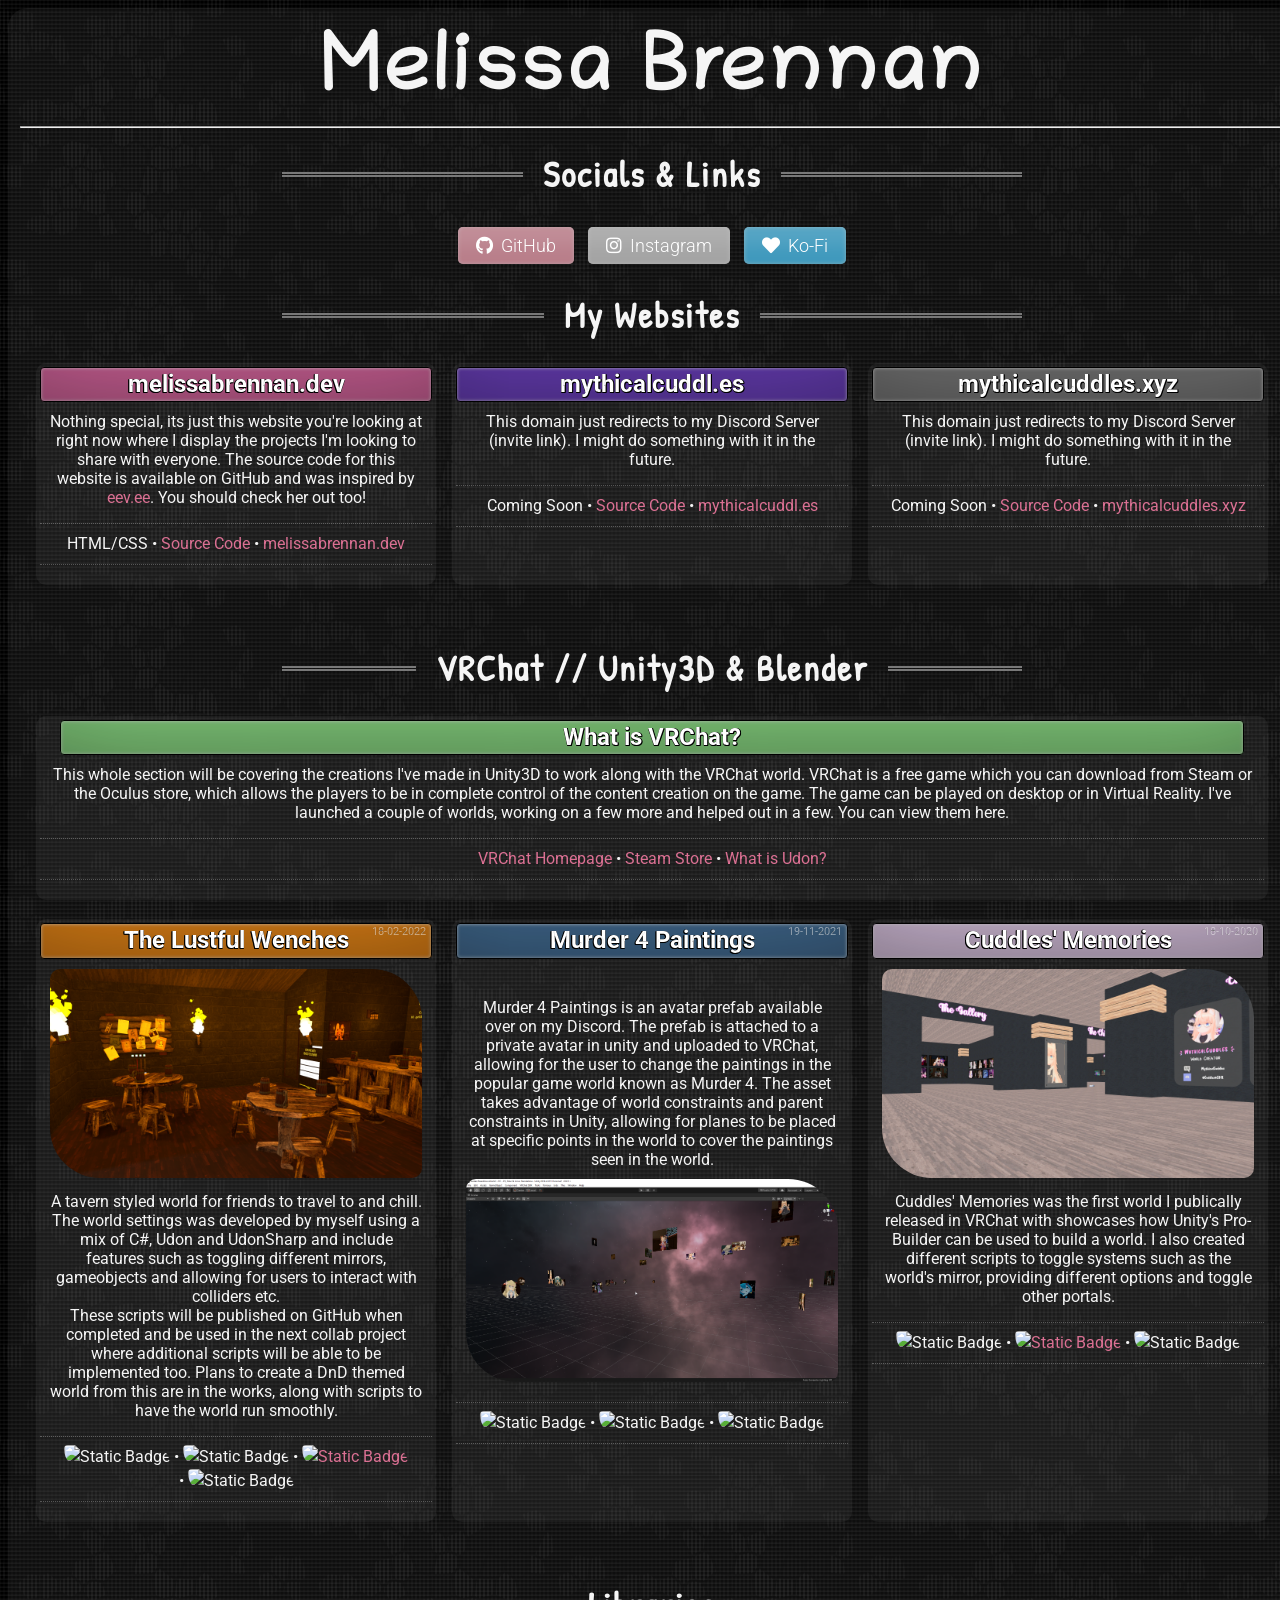
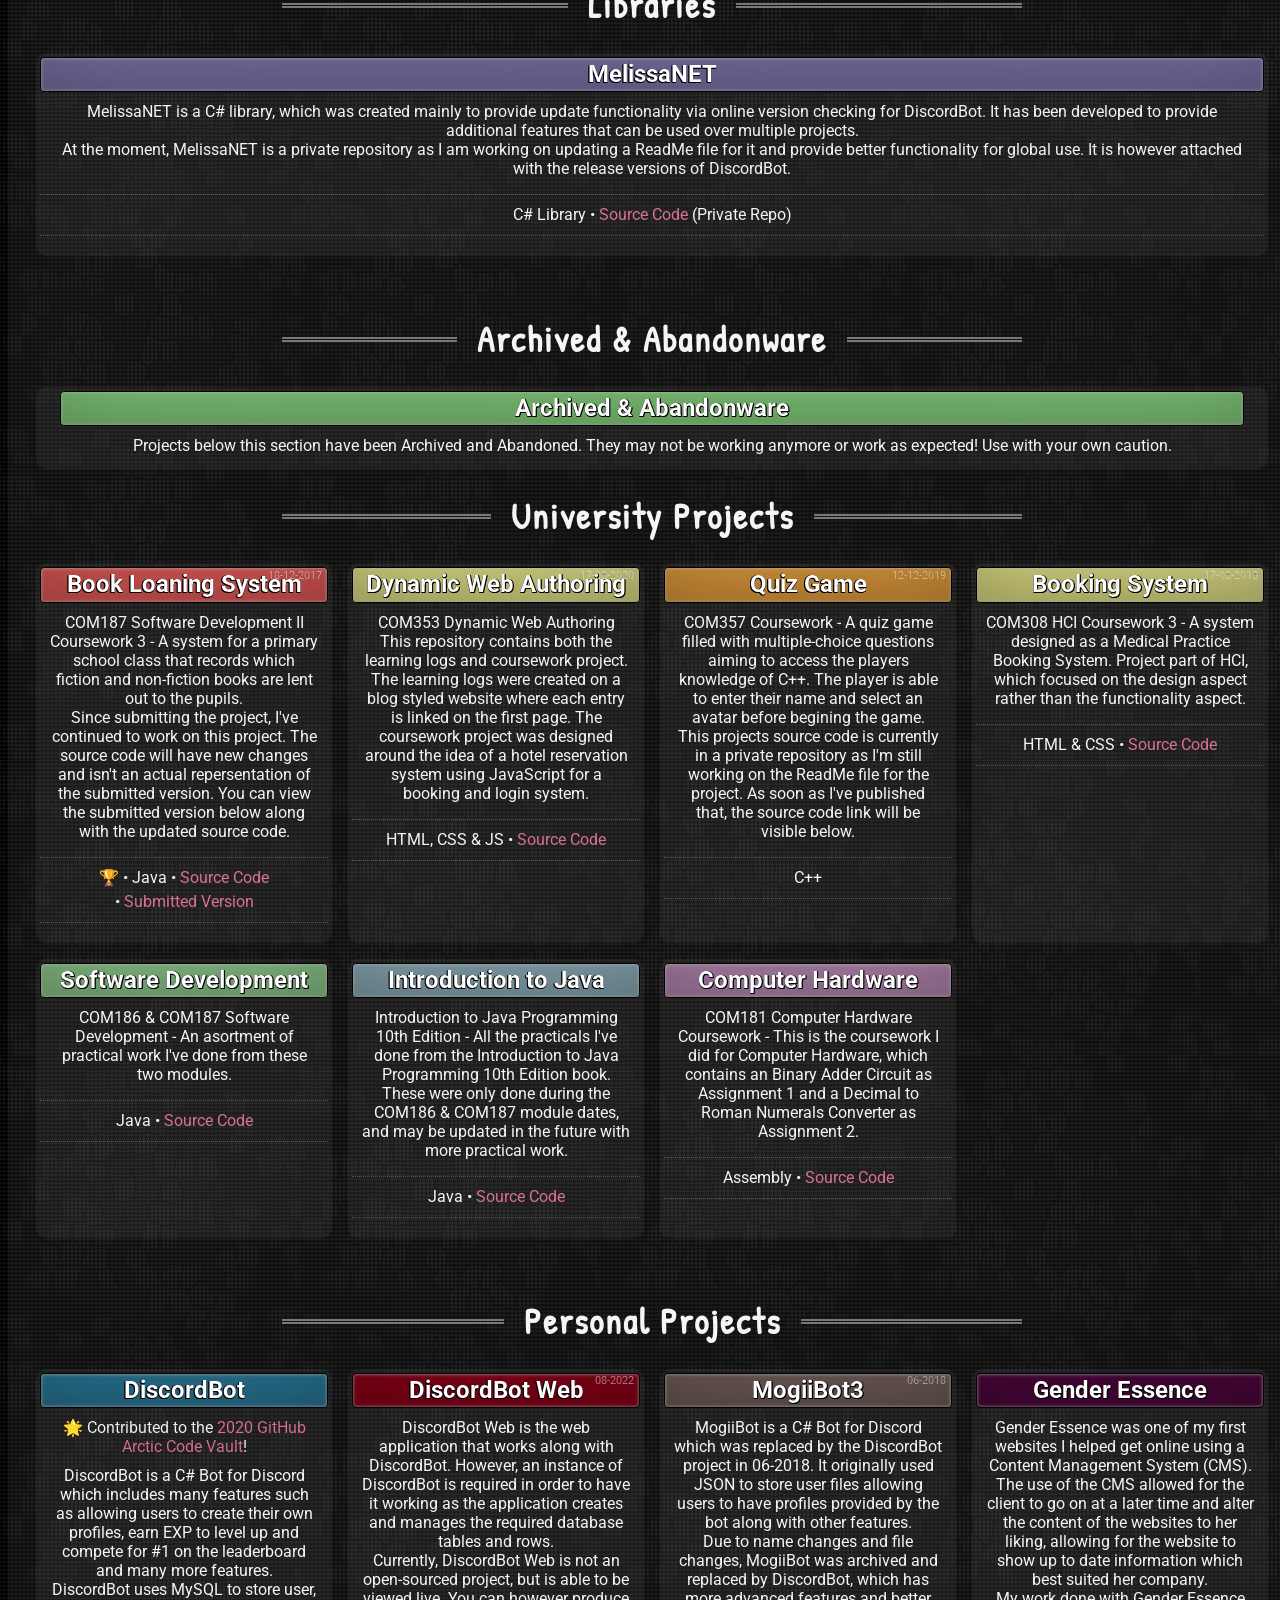
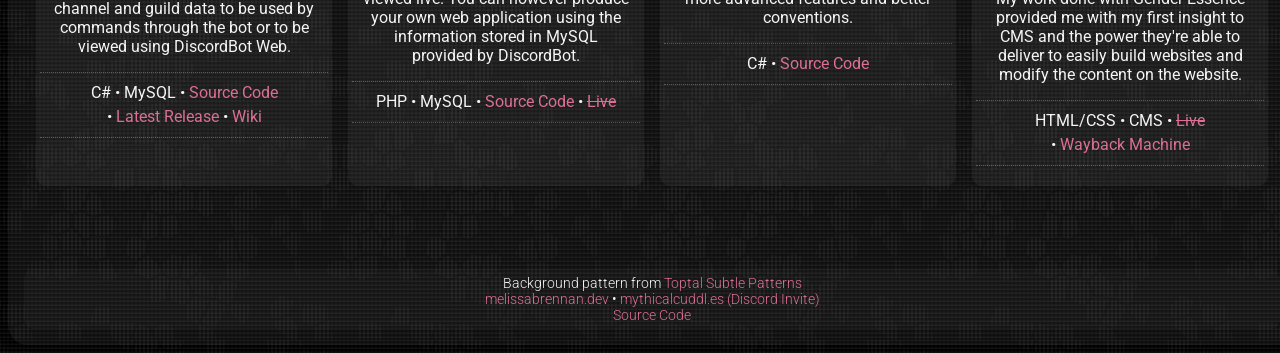
==== index.html @ b60eff61 "Revert "Refactor portfolio to data-driven rendering"" ====
<!DOCTYPE html>
<html lang="en">
    <head>
        <meta http-equiv="Content-Type" content="text/html;charset=UTF-8">
        <meta charset="UTF-8">
        <meta name="viewport" content="width=device-width, initial-scale=1.0">
        <meta name="theme-color" content="#303030">
        
        <title>Melissa Brennan // Portfolio</title>
        
        <link rel="stylesheet" href="css/style.css?version=3">
        <script src="js/main.js"></script>
		
	    <link rel="stylesheet" href="https://cdnjs.cloudflare.com/ajax/libs/font-awesome/5.14.0/css/all.min.css" integrity="sha512-1PKOgIY59xJ8Co8+NE6FZ+LOAZKjy+KY8iq0G4B3CyeY6wYHN3yt9PW0XpSriVlkMXe40PTKnXrLnZ9+fkDaog==" crossorigin="anonymous" />
    </head>
    <body>
        <div id="container">
            <div id="topContent">
                <h1 id="pageTitle">Melissa Brennan</h1>
            </div>
            <hr />

            <div class="mainContent">
            
                <h1 class="sectionHeading">Socials & Links</h1>
                <div id="socialPills">
                    <a target="_BLANK" class="pill" style="background-color: #F7A8B8;" href="https://github.com/mythicalcuddles"><i class="fab fa-github"></i> GitHub</a>
                    <a target="_BLANK" class="pill" style="background-color: #dbdbdb;" href="https://instagram.com/mythicalcuddles"><i class="fab fa-instagram"></i> Instagram</a>
                    <a target="_BLANK" class="pill" style="background-color: #55CDFC;" href="https://ko-fi.com/mythicalcuddles"><i class="fa fa-heart"></i> Ko-Fi</a>
                </div>
                
            <!-- 
                <br><br><br>
                <section class="tile">
                    <header>
                        <a target="_BLANK" href="https://docs.mythicalcuddl.es/" class="tileButton" style="margin: 0px 20px 10px 20px; background-color: #FCA0E3;"><h2>> mythical.docs_</h2></a>
                    </header>
                    <p>
                        This is the link to my documentation website. It contains all the documentation for my VR projects, tutorials, and other projects I've worked on. <br />
                        It also contains a blog section where I'll be posting about my projects and other things I'm working on.
                    </p>
                </section>
                
                <br>
            -->
                <h1 class="sectionHeading">My Websites</h1>
                <section class="tileContainer">
                    <section class="tile">
                        <header>
                            <a target="_BLANK" href="https://melissabrennan.dev" class="tileButton" style="background-color: #e66da9;"><h2>melissabrennan.dev</h2></a>
                        </header>
                        <p>
                            Nothing special, its just this website you're looking at right now where I display the projects I'm looking to share with everyone. 
                            The source code for this website is available on GitHub and was inspired by <a target="_blank" href="https://eev.ee">eev.ee</a>. You should check her out too!
                        </p>
                        <ul class="tileLinks">
                            <li>HTML/CSS</li>
                            <li><a target="_BLANK" href="https://github.com/MythicalCuddles/melissabrennan.dev">Source Code</a></li>
                            <li><a target="_BLANK" href="https://github.com/MythicalCuddles/melissabrennan.dev">melissabrennan.dev</a></li>
                        </ul>
                    </section>
                    <section class="tile">
                        <header>
                            <a target="_BLANK" href="https://mythicalcuddl.es" class="tileButton" style="background-color: #7445cc;">
                                <h2>mythicalcuddl.es</h2>
                            </a>
                        </header>
                        <p>
                            This domain just redirects to my Discord Server (invite link). I might do something with it in the future.
                        </p>
                        <ul class="tileLinks">
                            <li>Coming Soon</li>
                            <li><a target="_BLANK" href="https://github.com/MythicalCuddles/mythicalcuddl.es">Source Code</a></li>
                            <li><a target="_BLANK" href="https://mythicalcuddl.es">mythicalcuddl.es</a></li>
                        </ul>
                    </section>
                    <section class="tile">
                        <header>
                            <a target="_BLANK" href="https://mythicalcuddles.xyz" class="tileButton" style="background-color: #838383;"><h2>mythicalcuddles.xyz</h2></a>
                        </header>
                        <p>
                            This domain just redirects to my Discord Server (invite link). I might do something with it in the future.
                        </p>
                        <ul class="tileLinks">
                            <li>Coming Soon</li>
                            <li><a target="_BLANK" href="https://github.com/MythicalCuddles/mythicalcuddles.xyz">Source Code</a></li>
                            <li><a target="_BLANK" href="https://mythicalcuddles.xyz">mythicalcuddles.xyz</a></li>
                        </ul>
                    </section>
                </section>

                <h1 class="sectionHeading">VRChat // Unity3D & Blender</h1>
                <section class="tile">
                    <header>
                        <a target="_BLANK" class="tileButton" style="background-color: #96eb8e; margin: 0px 20px 10px 20px;"><h2>What is VRChat?</h2></a>
                    </header>
                    <p>
                        This whole section will be covering the creations I've made in Unity3D to work along with the VRChat world. VRChat is a free game which you can download from Steam or the Oculus store, which allows the players to 
                        be in complete control of the content creation on the game. The game can be played on desktop or in Virtual Reality. I've launched a couple of worlds, working on a few more and helped out in a few. You can view them here.
                    </p>
                    <ul class="tileLinks">
                        <li><a target="_BLANK" href="https://vrchat.com">VRChat Homepage</a></li>
                        <li><a target="_BLANK" href="https://store.steampowered.com/app/438100/VRChat/">Steam Store</a></li>
                        <li><a target="_BLANK" href="https://docs.vrchat.com/docs/what-is-udon">What is Udon?</a></li>
                    </ul>
                </section>
                <br />
                <section class="tileContainer">
                    <section class="tile">
                        <header>
                            <a target="_BLANK" href="https://vrchat.com/home/launch?worldId=wrld_65aed793-367d-4251-8f33-aecd46243c0d" class="tileButton" style="background-color: #f89019;">
                                <h2>The Lustful Wenches</h2>
                                <time datetime="2022/02/18">18-02-2022</time>
                            </a>
                        </header>
                        <p>
                            <a href="images/vrchat_lustfulwenches.png" target="_blank"><img src="images/vrchat_lustfulwenches.png" alt=""></a>
                        </p>
                        <p>
                            A tavern styled world for friends to travel to and chill. The world settings was developed by myself using a mix of C#, Udon and UdonSharp and include features such as toggling different mirrors, gameobjects and allowing for users to interact with colliders etc.
                            <br>
                            These scripts will be published on GitHub when completed and be used in the next collab project where additional scripts will be able to be implemented too. Plans to create a DnD themed world from this are in the works, along with scripts to have the world run smoothly.
                        </p>
                        <ul class="tileLinks">
                            <li><img alt="Static Badge" src="https://img.shields.io/badge/Unity3D-blue?style=flat-square"></li>
                            <li><img alt="Static Badge" src="https://img.shields.io/badge/Collab-Green?style=flat-square"></li>
                            <li><a target="_BLANK" href="https://vrchat.com/home/launch?worldId=wrld_65aed793-367d-4251-8f33-aecd46243c0d"><img alt="Static Badge" src="https://img.shields.io/badge/View%20World-yellow?style=flat-square"></a></li>
                            <li><img alt="Static Badge" src="https://img.shields.io/badge/Udon%2FUdonSharp-purple?style=flat-square"></li>
                        </ul>
                    </section>
                    <section class="tile">
                        <header>
                            <a target="_BLANK" href="#" class="tileButton" style="background-color: #4976a0;">
                                <h2>Murder 4 Paintings</h2>
                                <time datetime="2021/11/19">19-11-2021</time>
                            </a>
                        </header>
                        <p>
                            <a href="images/vrchat_m4paintings.png" target="_blank"><img src="images/vrchat_m4paintings.png" alt=""></a>
                        </p>
                        <p>
                            Murder 4 Paintings is an avatar prefab available over on my Discord. The prefab is attached to a private avatar in unity and uploaded to VRChat, allowing for the user to change the paintings in the popular game world known as Murder 4. 
                            The asset takes advantage of world constraints and parent constraints in Unity, allowing for planes to be placed at specific points in the world to cover the paintings seen in the world.
                        </p>
                        <p>
                            <a href="images/unity_m4paintings.png" target="_blank"><img src="images/unity_m4paintings.png" alt=""></a>
                        </p>
                        <ul class="tileLinks">
                            <li><img alt="Static Badge" src="https://img.shields.io/badge/Unity3D-blue?style=flat-square"></li>
				<li><img alt="Static Badge" src="https://img.shields.io/badge/Avatar%20Asset-yellow?style=flat-square"></li>
                            <li><img alt="Static Badge" src="https://img.shields.io/badge/Not%20Maintained-red?style=flat-square"></li>
                        </ul>
                    </section>
                    <section class="tile">
                        <header>
                            <a target="_BLANK" href="https://vrchat.com/home/launch?worldId=wrld_e2fa9d6b-4ee8-4bc8-bfd2-25892d4dd0a3" class="tileButton" style="background-color: #ead2f1;">
                                <h2>Cuddles' Memories</h2>
                                <time datetime="2020/10/18">18-10-2020</time>
                            </a>
                        </header>
                        <p>
                            <a href="images/vrchat_cuddlesmemories.png" target="_blank"><img src="images/vrchat_cuddlesmemories.png" alt=""></a>
                        </p>
                        <p>
                            Cuddles' Memories was the first world I publically released in VRChat with showcases how Unity's Pro-Builder can be used to build a world. I also created different scripts to toggle systems such as the world's mirror, providing different options and toggle other portals.
                        </p>
                        <ul class="tileLinks">
                            <li><img alt="Static Badge" src="https://img.shields.io/badge/Unity3D-blue?style=flat-square"></li>
                            <li><a target="_BLANK" href="https://vrchat.com/home/launch?worldId=wrld_e2fa9d6b-4ee8-4bc8-bfd2-25892d4dd0a3"><img alt="Static Badge" src="https://img.shields.io/badge/View%20World-yellow?style=flat-square"></a></li>
                            <li><img alt="Static Badge" src="https://img.shields.io/badge/Udon%2FUdonSharp-purple?style=flat-square"></li>
                        </ul>
                    </section>
                </section>

                <h1 class="sectionHeading">Libraries</h1>
                <section class="tileContainer">
                    <section class="tile">
                        <header>
                            <a class="tileButton" style="background-color: #8C84C1;">
                                <h2>MelissaNET</h2>
                            </a>
                        </header>
                        <p>
                            MelissaNET is a C# library, which was created mainly to provide update functionality via online version checking for DiscordBot. It has been developed to provide additional features that can be used over multiple projects.
                            <br />
                            At the moment, MelissaNET is a private repository as I am working on updating a ReadMe file for it and provide better functionality for global use. It is however attached with the release versions of DiscordBot.
                        </p>
                        <ul class="tileLinks">
                            <li>C# Library</li>
                            <li><a target="_BLANK" href="https://github.com/MythicalCuddles/MelissaNet">Source Code</a> (Private Repo)</li>
                        </ul>
                    </section>
                </section>

                <h1 class="sectionHeading">Archived & Abandonware</h1>
                <section class="tile">
                    <header>
                        <a target="_BLANK" class="tileButton" style="background-color: #96eb8e; margin: 0px 20px 10px 20px;"><h2>Archived & Abandonware</h2></a>
                    </header>
                    <p>
                        Projects below this section have been Archived and Abandoned. They may not be working anymore or work as expected! Use with your own caution.
                    </p>
                </section>

                <h1 class="sectionHeading">University Projects</h1>
                <section class="tileContainer">
                    <section class="tile">
                        <header>
                            <a target="_BLANK" href="https://github.com/MythicalCuddles/Book-Loaning-System" class="tileButton" style="background-color: #FF6663;">
                                <h2>Book Loaning System</h2>
                                <time datetime="2017/12/18">18-12-2017</time>
                            </a>
                        </header>
                        <p>
                            COM187 Software Development II Coursework 3 - 
                            A system for a primary school class that records which fiction and non-fiction books are lent out to the pupils.
                            <br />
                            Since submitting the project, I've continued to work on this project. The source code will have new changes and isn't an actual repersentation of the submitted version. You can view the submitted version below along with the updated source code.
                        </p>
                        <ul class="tileLinks">
                            <li>🏆</li>
                            <li>Java</li>
                            <li><a target="_BLANK" href="https://github.com/MythicalCuddles/Book-Loaning-System">Source Code</a></li>
                            <li><a target="_BLANK" href="https://github.com/MythicalCuddles/Book-Loaning-System/releases/tag/1.0">Submitted Version</a></li>
                        </ul>
                    </section>
                    <section class="tile">
                        <header>
                            <a target="_BLANK" href="https://github.com/MythicalCuddles/UU-DynamicWebAuthoring" class="tileButton" style="background-color: #FDFD97;">
                                <h2>Dynamic Web Authoring</h2>
                                <time datetime="2018/08/17">17-08-2020</time>
                            </a>
                        </header>
                        <p>
                            COM353 Dynamic Web Authoring
                            <br />
                            This repository contains both the learning logs and coursework project. The learning logs were created on a blog styled website where each entry is linked on the first page. 
                            The coursework project was designed around the idea of a hotel reservation system using JavaScript for a booking and login system.
                        </p>
                        <ul class="tileLinks">
                            <li>HTML, CSS & JS</li>
                            <li><a target="_BLANK" href="https://github.com/MythicalCuddles/UU-DynamicWebAuthoring">Source Code</a></li>
                        </ul>
                    </section>
                    <section class="tile">
                        <header>
                            <a class="tileButton" style="background-color: #FEB144;">
                                <h2>Quiz Game</h2>
                                <time datetime="2019/12/12">12-12-2019</time>
                            </a>
                        </header>
                        <p>
                            COM357 Coursework - 
                            A quiz game filled with multiple-choice questions aiming to access the players knowledge of C++. The player is able to enter their name and select an avatar before begining the game.
                            <br />
                            This projects source code is currently in a private repository as I'm still working on the ReadMe file for the project. As soon as I've published that, the source code link will be visible below.
                        </p>
                        <ul class="tileLinks">
                            <li>C++</li>
                            <!--<li><a target="_BLANK" href="https://github.com/MythicalCuddles/Quiz-Game">Source Code</a> (Private Repo)</li>-->
                        </ul>
                    </section>
                    <section class="tile">
                        <header>
                            <a target="_BLANK" href="https://github.com/MythicalCuddles/UU-HCI" class="tileButton" style="background-color: #FDFD97;">
                                <h2>Booking System</h2>
                                <time datetime="2018/08/17">17-08-2018</time>
                            </a>
                        </header>
                        <p>
                            COM308 HCI Coursework 3 - 
                            A system designed as a Medical Practice Booking System. Project part of HCI, which focused on the design aspect rather than the functionality aspect.
                        </p>
                        <ul class="tileLinks">
                            <li>HTML & CSS</li>
                            <li><a target="_BLANK" href="https://github.com/MythicalCuddles/UU-HCI">Source Code</a></li>
                        </ul>
                    </section>
                    <section class="tile">
                        <header>
                            <a target="_BLANK" href="https://github.com/MythicalCuddles/UU-SoftwareDevelopment" class="tileButton" style="background-color: #9EE09E;">
                                <h2>Software Development</h2>
                            </a>
                        </header>
                        <p>
                            COM186 & COM187 Software Development - 
                            An asortment of practical work I've done from these two modules.
                        </p>
                        <ul class="tileLinks">
                            <li>Java</li>
                            <li><a target="_BLANK" href="https://github.com/MythicalCuddles/UU-SoftwareDevelopment">Source Code</a></li>
                        </ul>
                    </section>
                    <section class="tile">
                        <header>
                            <a target="_BLANK" href="https://github.com/MythicalCuddles/Introduction-to-Java-Programming-10th-Edition" class="tileButton" style="background-color: #9EC1CF;">
                                <h2>Introduction to Java</h2>
                            </a>
                        </header>
                        <p>
                            Introduction to Java Programming 10th Edition - 
                            All the practicals I've done from the Introduction to Java Programming 10th Edition book. These were only done during the COM186 & COM187 module dates, and may be updated in the future with more practical work.
                        </p>
                        <ul class="tileLinks">
                            <li>Java</li>
                            <li><a target="_BLANK" href="https://github.com/MythicalCuddles/Introduction-to-Java-Programming-10th-Edition">Source Code</a></li>
                        </ul>
                    </section>
                    <section class="tile">
                        <header>
                            <a target="_BLANK" href="https://github.com/MythicalCuddles/UU-ComputerHardware" class="tileButton" style="background-color: #CC99C9;">
                                <h2>Computer Hardware</h2>
                            </a>
                        </header>
                        <p>
                            COM181 Computer Hardware Coursework - 
                            This is the coursework I did for Computer Hardware, which contains an Binary Adder Circuit as Assignment 1 and a Decimal to Roman Numerals Converter as Assignment 2. 
                        </p>
                        <ul class="tileLinks">
                            <li>Assembly</li>
                            <li><a target="_BLANK" href="https://github.com/MythicalCuddles/UU-ComputerHardware">Source Code</a></li>
                        </ul>
                    </section>
                </section>

                <h1 class="sectionHeading">Personal Projects</h1>
                <section class="tileContainer">
                    <section class="tile">
                        <header>
                            <a target="_BLANK" href="https://github.com/MythicalCuddles/DiscordBot" class="tileButton" style="background-color: #3088AE;">
                                <h2>DiscordBot</h2>
                            </a>
                            <p>
                                🌟 Contributed to the <a target="_BLANK" href="https://archiveprogram.github.com">2020 GitHub Arctic Code Vault</a>!
                            </p>
                        </header>
                        <p>
                            DiscordBot is a C# Bot for Discord which includes many features such as allowing users to create their own profiles, earn EXP to level up and compete for #1 on the leaderboard and many more features.
                            <br />
                            DiscordBot uses MySQL to store user, channel and guild data to be used by commands through the bot or to be viewed using DiscordBot Web.
                        </p>
                        <ul class="tileLinks">
                            <li>C#</li>
                            <li>MySQL</li>
                            <li><a target="_BLANK" href="https://github.com/MythicalCuddles/DiscordBot">Source Code</a></li>
                            <li><a target="_BLANK" href="https://github.com/MythicalCuddles/DiscordBot/releases">Latest Release</a></li>
                            <li><a target="_BLANK" href="https://github.com/MythicalCuddles/DiscordBot/wiki">Wiki</a></li>
                        </ul>
                    </section>
                    <section class="tile">
                        <header>
                            <a target="_BLANK" href="https://bot.mythicalcuddles.xyz" class="tileButton" style="background-color: #9D011B;">
                                <h2>DiscordBot Web</h2>
                                <time datetime="2022-08-14">08-2022</time>
                            </a>
                        </header>
                        <p>
                            DiscordBot Web is the web application that works along with DiscordBot. However, an instance of DiscordBot is required in order to have it working as the application creates and manages the required database tables and rows.
                            <br />
                            Currently, DiscordBot Web is not an open-sourced project, but is able to be viewed live. You can however produce your own web application using the information stored in MySQL provided by DiscordBot.
                        </p>
                        <ul class="tileLinks">
                            <li>PHP</li>
                            <li>MySQL</li>
                            <li><a target="_BLANK" href="https://github.com/MythicalCuddles/DiscordBot-Web">Source Code</a></li>
                            <li><a target="_BLANK" href="https://bot.mythicalcuddles.xyz"><del>Live</del></a></li>
                        </ul>
                    </section>
                    <section class="tile">
                        <header>
                            <a target="_BLANK" href="https://github.com/MythicalCuddles/MogiiBot3" class="tileButton" style="background-color: #816A67;">
                                <h2>MogiiBot3</h2>
                                <time datetime="2018-06-00">06-2018</time>
                            </a>
                        </header>
                        <p>
                            MogiiBot is a C# Bot for Discord which was replaced by the DiscordBot project in 06-2018. It originally used JSON to store user files allowing users to have profiles provided by the bot along with other features.
                            <br />
                            Due to name changes and file changes, MogiiBot was archived and replaced by DiscordBot, which has more advanced features and better conventions.
                        </p>
                        <ul class="tileLinks">
                            <li>C#</li>
                            <li><a target="_BLANK" href="https://github.com/MythicalCuddles/MogiiBot3">Source Code</a></li>
                        </ul>
                    </section>
                    <section class="tile">
                        <header>
                            <a target="_BLANK" href="https://genderessence.org.uk" class="tileButton" style="background-color: #570743;">
                                <h2>Gender Essence</h2>
                            </a>
                        </header>
                        <p>
                            Gender Essence was one of my first websites I helped get online using a Content Management System (CMS). The use of the CMS allowed for the client to go on at a later time and alter the content of the websites to her liking, allowing for the website to show up to date information which best suited her company.
                            <br />
                            My work done with Gender Essence provided me with my first insight to CMS and the power they're able to deliver to easily build websites and modify the content on the website.
                        </p>
                        <ul class="tileLinks">
                            <li>HTML/CSS</li>
                            <li>CMS</li>
                            <li><a target="_BLANK" href="http://www.genderessence.org.uk/index.php"><del>Live</del></a></li>
                            <li><a target="_BLANK" href="https://web.archive.org/web/20201130101037/http://genderessence.org.uk/">Wayback Machine</a></li>
                        </ul>
                    </section>
                </section>

                <!-- additional sections to be added in the future as I add more projects 
                <h1 class="sectionHeading">Miscellany</h1>
                <h1 class="sectionHeading">Abandonware</h1>-->
            </div>

            <div id="footer">
                <br />
                <span id="footCenter">
                    Background pattern from <a target="_BLANK" href="https://www.toptal.com/designers/subtlepatterns/">Toptal Subtle Patterns</a>
                    <br>
                    <a target="_BLANK" href="https://melissabrennan.dev">melissabrennan.dev</a> • 
                    <!--<a target="_BLANK" href="https://mythicalcuddles.xyz">mythicalcuddles.xyz</a> • -->
		    <a target="_BLANK" href="https://mythicalcuddl.es">mythicalcuddl.es (Discord Invite)</a>
                    <br>
                    <a target="_BLANK" href="https://github.com/MythicalCuddles/melissabrennan.dev">Source Code</a>
                </span>
            </div>
        </div>
    </body>
</html>
---- css/style.css ----
@import url('https://fonts.googleapis.com/css2?family=Chilanka&display=swap');
@import url('https://fonts.googleapis.com/css2?family=Patrick+Hand&display=swap');
@import url('https://fonts.googleapis.com/css2?family=Roboto:wght@300;400&display=swap');

body {
    /* Background pattern from Toptal Subtle Patterns */
    background-image: url("../images/dark_mosaic.png");
    background-color: #0d1521;
    font-family: 'Roboto', sans-serif;
    font-weight: 300;
}

#container {
    width: 100%;
    max-width: 1300px;
    margin: 0 auto;
    padding: 12px;
    color: whitesmoke;
    text-align: left;
    overflow: hidden;
    background-color: rgba(141, 141, 141, 0.1);
    border-radius: 20px;
}

#topContent {
    font-family: 'Chilanka', cursive;
    font-size: 40px;
    margin: auto;
    text-align: center;
    padding-bottom: 0%;
    padding-top: 10px;
    letter-spacing: 5px;
}

#pageTitle {
    margin: 0px;
}

a {
    text-decoration: none;
    color: palevioletred;
}

a:hover {
    text-decoration: none;
    color: crimson;
}

#footLeft {
    float: left;
}
#footCenter {
    text-align: center;
    display: block;
    background-color: rgba(141, 141, 141, 0.05);
    border-radius: 10px;
    padding: 6px;
    margin: 4px;
    font-size: 14px;
}
#footRight {
    float: right;
    text-align: right;
}

.mainContent {
    margin: 1em;
}

h1.sectionHeading {
    display: flex;
    width: 100%;
    justify-content: center;
    align-items: center;
    text-align: center;
    font-family: 'Patrick Hand', cursive;
    letter-spacing: 2px;
    font-size: 35px;
}

h1.sectionHeading::before,
h1.sectionHeading::after {
    content: '';
    border-top: 5px double rgb(120, 120, 120);
    margin: 0 20px 0 20%;
    flex: 1 0 20px;

}

h1.sectionHeading::after {
    margin: 0 20% 0 20px;
}

.mainContent .tileContainer {
    display: grid;
    grid-template-columns: repeat(auto-fit, minmax(260px, 1fr));
    margin: 0px 0px 60px 0px;
    row-gap: 1em;
    column-gap: 1em;
}

.mainContent .tile {
    box-sizing: border-box;
    position: relative;
    font-weight: 400;
    text-align: center;
    background-color: rgba(141, 141, 141, 0.1);
    border-radius: 10px;
    padding: 4px;
}

.mainContent .tile p {
    margin: 10px 10px 10px 10px;
}

.mainContent .tile img {
    max-width: 100%;
    position: relative;
    border-radius: 10px 50px;
    text-decoration: none;
}

.mainContent .tile header {
    -webkit-text-stroke: .05px #000;
}

header {
    display: block;
}

.mainContent .tile header {
    width: 100%;
}

.mainContent .tileButton {
    position: relative;
    display: block;
    padding: .5em .75em;
    border: 1px solid #000;
    border-radius: 4px;
    background: #666;
    box-shadow: 
        inset 0 0 0 40em rgba(0, 0, 0, 0.1), 
        inset 0 -4em 8em -3.6em rgba(0, 0, 0, 0.5), 
        inset 0 0 3px 1px rgba(255, 255, 255, 0.5);
    text-decoration: none;
    line-height: 110%;
    transition: box-shadow linear .2s;
}

.mainContent .tile header h2 {
    margin: 0;
    color: #fff;
    text-shadow: 
        0.5px 0.5px 0.5px #000, 
        -0.5px 0.5px 0.5px #000, 
        0.5px -0.5px 0.5px #000,
        -0.5px -0.5px 0.5px #000;
}

.mainContent .tile h2 {
    display: block;
    margin-block-start: 0.83em;
    margin-block-end: 0.83em;
    margin-inline-start: 0px;
    margin-inline-end: 0px;
    font-weight: bold;
}

.mainContent header time {
    display: block;
    position: absolute;
    top: .25em;
    right: .5em;
    font-size: .66em;
    line-height: 1;
    color: rgba(255, 255, 255, 0.5);
}


.mainContent .tileImage {
    display: block;
    width: 100%;
    margin-bottom: 1em;
    box-shadow: 0 0 0.125em #000;
    padding: 1px;
    border-radius: 5px;
}

ul.tileLinks {
    display: block;
    text-align: center;
    margin: 1em 0;
    padding: .5em 0 .5em;
    border-top: 1px dotted rgba(255, 255, 255, 0.25);
    border-bottom: 1px dotted rgba(255, 255, 255, 0.25);
}

ul {
    list-style-type: disc;
    margin-block-start: 1em;
    margin-block-end: 1em;
    margin-inline-start: 0em;
    margin-inline-end: 0em;
    padding-inline-start: 40px;
}

li {
    text-align: -webkit-match-parent;
    line-height: 1.5;
}

ul.tileLinks li {
    margin: 0;
    display: inline-block;
    list-style-type: none;
}

ul.tileLinks li + li::before {
    content: ' •  ';
}

#socialPills {
    text-align: center;
    display: flex;
    flex-wrap: wrap;
    justify-content: center;
    gap: 8px;
}

.pill {
    border: none;
    color: white;
    padding: 8px 18px;
    text-align: center;
    text-decoration: none;
    font-size: 18px;
    display: inline-flex;
    align-items: center;
    gap: 8px;
    margin: 5px 3px;
    cursor: pointer;
    border-radius: 5px;
    width: auto;
    box-shadow:
        inset 0 2em 1em -1em rgba(255, 255, 255, 0.125),
        inset 0 -2em 1em 1em rgba(0, 0, 0, 0.25),
        inset 0 0 0.25em rgba(255, 255, 255, 0.5);
    transition: box-shadow .1s linear, padding-top .1s linear;
}

@media (max-width: 720px) {
    #container {
        padding: 8px;
    }

    h1.sectionHeading {
        font-size: 28px;
    }

    h1.sectionHeading::before,
    h1.sectionHeading::after {
        margin: 0 10px;
    }

    .mainContent {
        margin: 0.5em;
    }
}
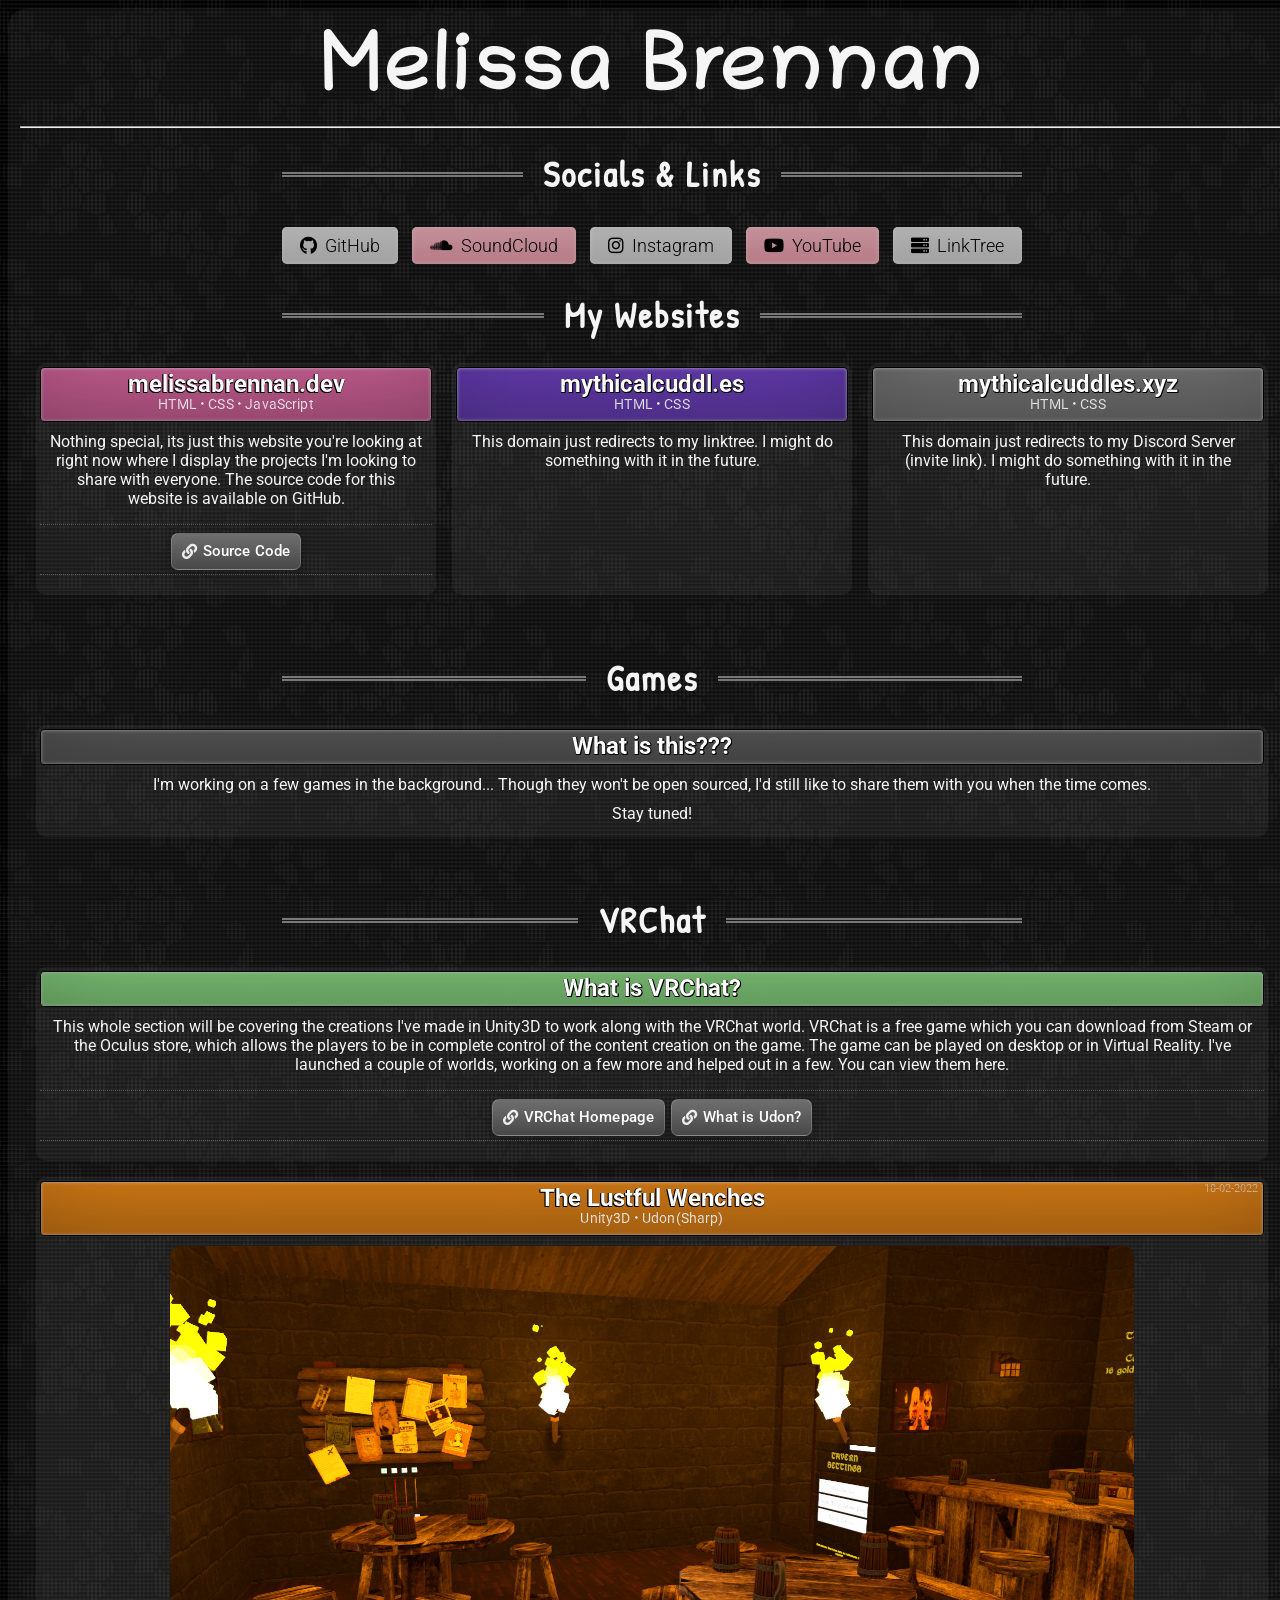
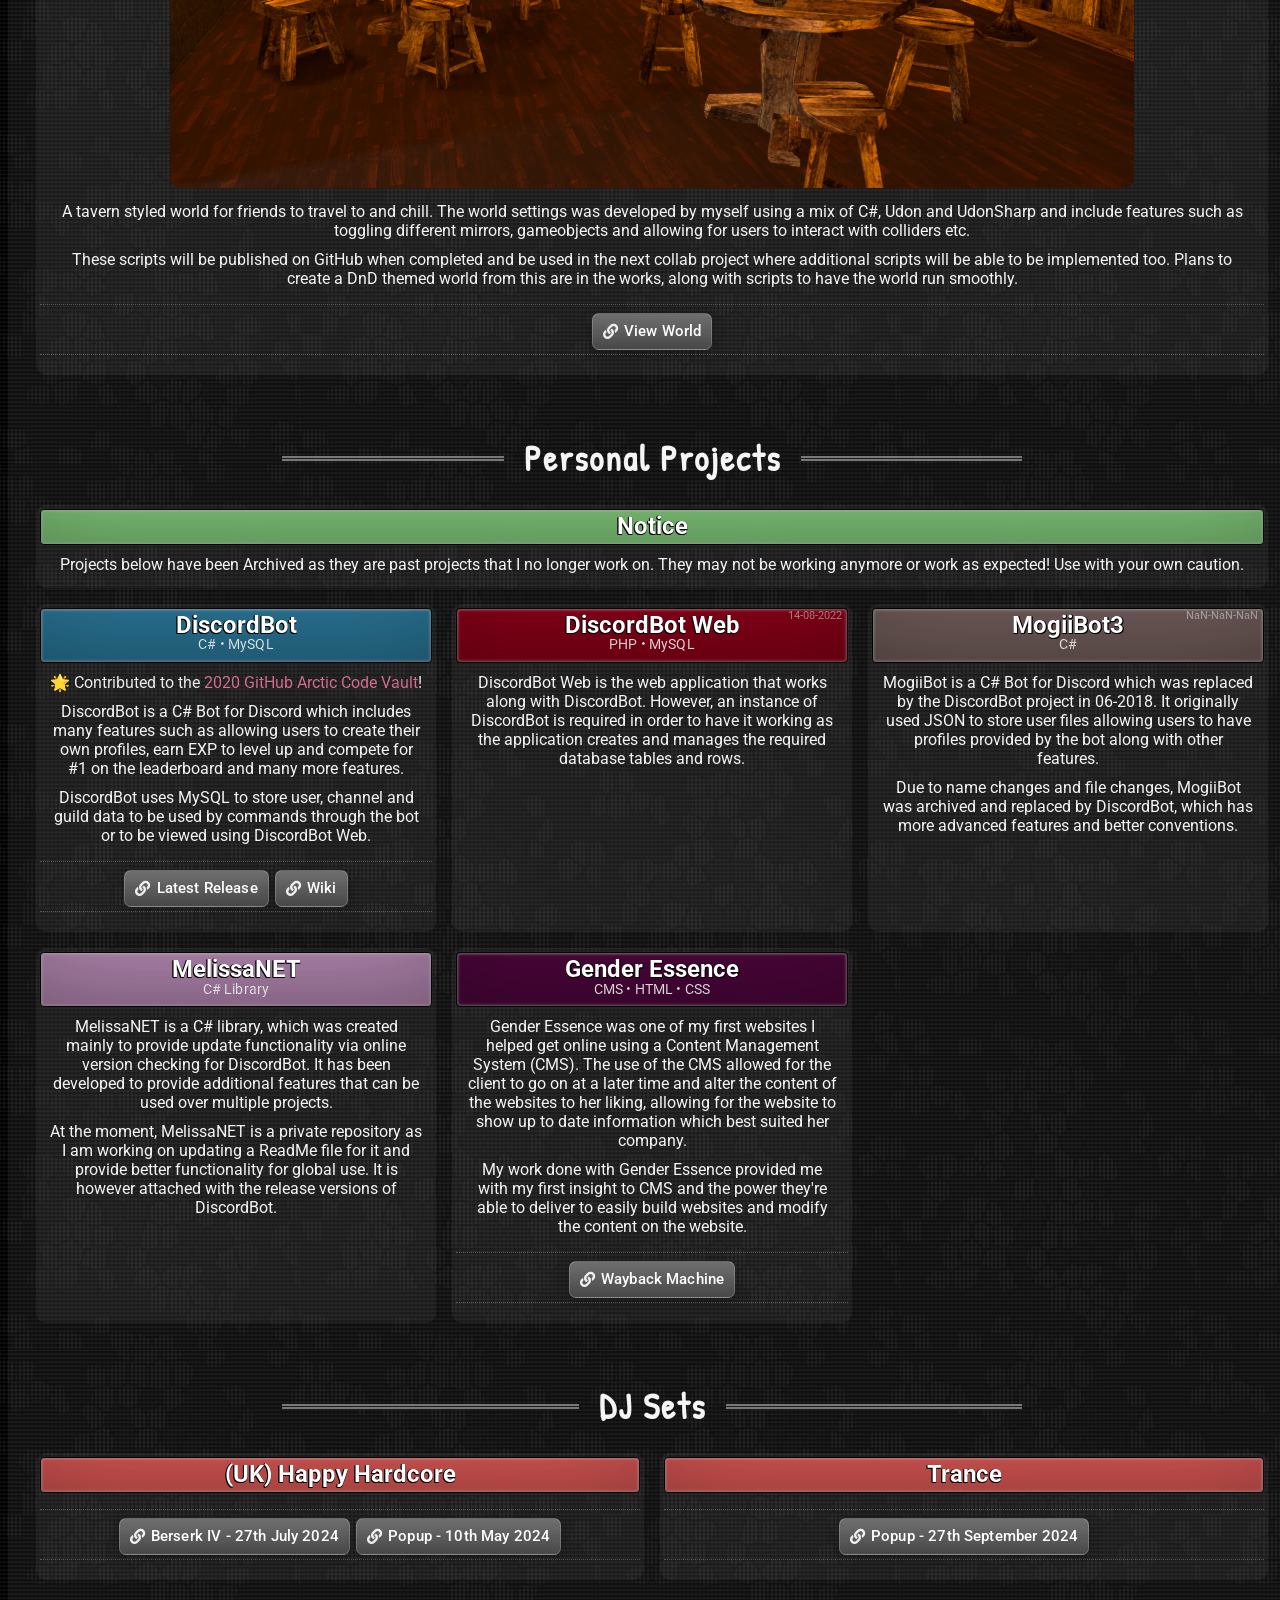
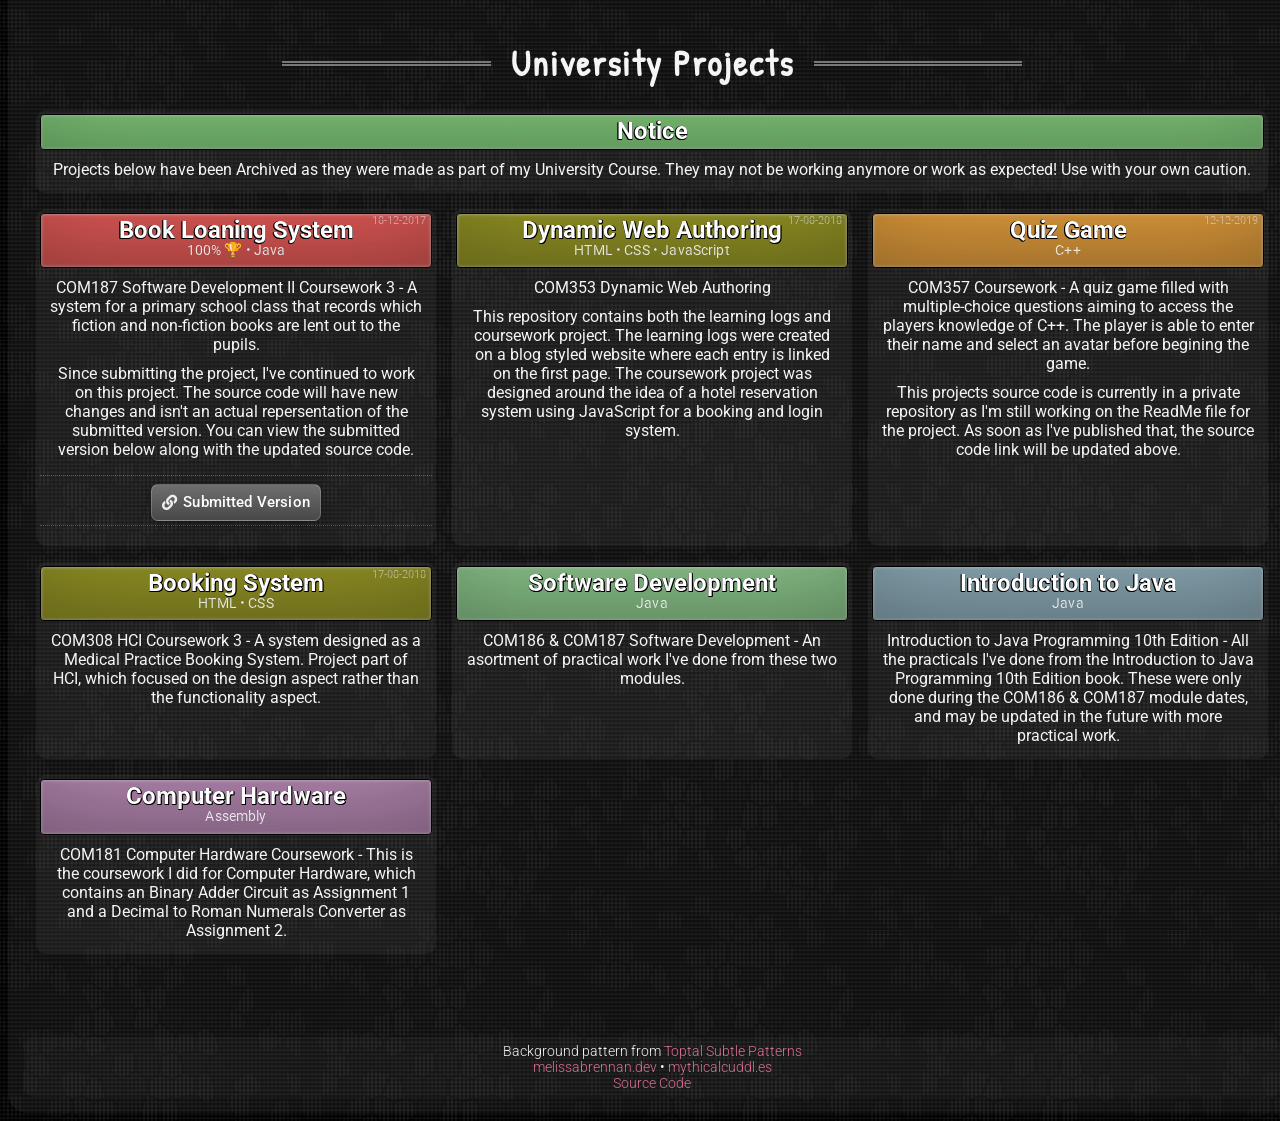
==== commit 640226c3: "Add Google Ads script to index.html Added Google Ads script to the head section." ====
--- a/index.html
+++ b/index.html
@@ -1,425 +1,76 @@
-<!DOCTYPE html>
-<html lang="en">
-    <head>
-        <meta http-equiv="Content-Type" content="text/html;charset=UTF-8">
-        <meta charset="UTF-8">
-        <meta name="viewport" content="width=device-width, initial-scale=1.0">
-        <meta name="theme-color" content="#303030">
-        
-        <title>Melissa Brennan // Portfolio</title>
-        
-        <link rel="stylesheet" href="css/style.css?version=3">
-        <script src="js/main.js"></script>
-		
-	    <link rel="stylesheet" href="https://cdnjs.cloudflare.com/ajax/libs/font-awesome/5.14.0/css/all.min.css" integrity="sha512-1PKOgIY59xJ8Co8+NE6FZ+LOAZKjy+KY8iq0G4B3CyeY6wYHN3yt9PW0XpSriVlkMXe40PTKnXrLnZ9+fkDaog==" crossorigin="anonymous" />
-    </head>
-    <body>
-        <div id="container">
-            <div id="topContent">
-                <h1 id="pageTitle">Melissa Brennan</h1>
-            </div>
-            <hr />
-
-            <div class="mainContent">
-            
-                <h1 class="sectionHeading">Socials & Links</h1>
-                <div id="socialPills">
-                    <a target="_BLANK" class="pill" style="background-color: #F7A8B8;" href="https://github.com/mythicalcuddles"><i class="fab fa-github"></i> GitHub</a>
-                    <a target="_BLANK" class="pill" style="background-color: #dbdbdb;" href="https://instagram.com/mythicalcuddles"><i class="fab fa-instagram"></i> Instagram</a>
-                    <a target="_BLANK" class="pill" style="background-color: #55CDFC;" href="https://ko-fi.com/mythicalcuddles"><i class="fa fa-heart"></i> Ko-Fi</a>
-                </div>
-                
-            <!-- 
-                <br><br><br>
-                <section class="tile">
-                    <header>
-                        <a target="_BLANK" href="https://docs.mythicalcuddl.es/" class="tileButton" style="margin: 0px 20px 10px 20px; background-color: #FCA0E3;"><h2>> mythical.docs_</h2></a>
-                    </header>
-                    <p>
-                        This is the link to my documentation website. It contains all the documentation for my VR projects, tutorials, and other projects I've worked on. <br />
-                        It also contains a blog section where I'll be posting about my projects and other things I'm working on.
-                    </p>
-                </section>
-                
-                <br>
-            -->
-                <h1 class="sectionHeading">My Websites</h1>
-                <section class="tileContainer">
-                    <section class="tile">
-                        <header>
-                            <a target="_BLANK" href="https://melissabrennan.dev" class="tileButton" style="background-color: #e66da9;"><h2>melissabrennan.dev</h2></a>
-                        </header>
-                        <p>
-                            Nothing special, its just this website you're looking at right now where I display the projects I'm looking to share with everyone. 
-                            The source code for this website is available on GitHub and was inspired by <a target="_blank" href="https://eev.ee">eev.ee</a>. You should check her out too!
-                        </p>
-                        <ul class="tileLinks">
-                            <li>HTML/CSS</li>
-                            <li><a target="_BLANK" href="https://github.com/MythicalCuddles/melissabrennan.dev">Source Code</a></li>
-                            <li><a target="_BLANK" href="https://github.com/MythicalCuddles/melissabrennan.dev">melissabrennan.dev</a></li>
-                        </ul>
-                    </section>
-                    <section class="tile">
-                        <header>
-                            <a target="_BLANK" href="https://mythicalcuddl.es" class="tileButton" style="background-color: #7445cc;">
-                                <h2>mythicalcuddl.es</h2>
-                            </a>
-                        </header>
-                        <p>
-                            This domain just redirects to my Discord Server (invite link). I might do something with it in the future.
-                        </p>
-                        <ul class="tileLinks">
-                            <li>Coming Soon</li>
-                            <li><a target="_BLANK" href="https://github.com/MythicalCuddles/mythicalcuddl.es">Source Code</a></li>
-                            <li><a target="_BLANK" href="https://mythicalcuddl.es">mythicalcuddl.es</a></li>
-                        </ul>
-                    </section>
-                    <section class="tile">
-                        <header>
-                            <a target="_BLANK" href="https://mythicalcuddles.xyz" class="tileButton" style="background-color: #838383;"><h2>mythicalcuddles.xyz</h2></a>
-                        </header>
-                        <p>
-                            This domain just redirects to my Discord Server (invite link). I might do something with it in the future.
-                        </p>
-                        <ul class="tileLinks">
-                            <li>Coming Soon</li>
-                            <li><a target="_BLANK" href="https://github.com/MythicalCuddles/mythicalcuddles.xyz">Source Code</a></li>
-                            <li><a target="_BLANK" href="https://mythicalcuddles.xyz">mythicalcuddles.xyz</a></li>
-                        </ul>
-                    </section>
-                </section>
-
-                <h1 class="sectionHeading">VRChat // Unity3D & Blender</h1>
-                <section class="tile">
-                    <header>
-                        <a target="_BLANK" class="tileButton" style="background-color: #96eb8e; margin: 0px 20px 10px 20px;"><h2>What is VRChat?</h2></a>
-                    </header>
-                    <p>
-                        This whole section will be covering the creations I've made in Unity3D to work along with the VRChat world. VRChat is a free game which you can download from Steam or the Oculus store, which allows the players to 
-                        be in complete control of the content creation on the game. The game can be played on desktop or in Virtual Reality. I've launched a couple of worlds, working on a few more and helped out in a few. You can view them here.
-                    </p>
-                    <ul class="tileLinks">
-                        <li><a target="_BLANK" href="https://vrchat.com">VRChat Homepage</a></li>
-                        <li><a target="_BLANK" href="https://store.steampowered.com/app/438100/VRChat/">Steam Store</a></li>
-                        <li><a target="_BLANK" href="https://docs.vrchat.com/docs/what-is-udon">What is Udon?</a></li>
-                    </ul>
-                </section>
-                <br />
-                <section class="tileContainer">
-                    <section class="tile">
-                        <header>
-                            <a target="_BLANK" href="https://vrchat.com/home/launch?worldId=wrld_65aed793-367d-4251-8f33-aecd46243c0d" class="tileButton" style="background-color: #f89019;">
-                                <h2>The Lustful Wenches</h2>
-                                <time datetime="2022/02/18">18-02-2022</time>
-                            </a>
-                        </header>
-                        <p>
-                            <a href="images/vrchat_lustfulwenches.png" target="_blank"><img src="images/vrchat_lustfulwenches.png" alt=""></a>
-                        </p>
-                        <p>
-                            A tavern styled world for friends to travel to and chill. The world settings was developed by myself using a mix of C#, Udon and UdonSharp and include features such as toggling different mirrors, gameobjects and allowing for users to interact with colliders etc.
-                            <br>
-                            These scripts will be published on GitHub when completed and be used in the next collab project where additional scripts will be able to be implemented too. Plans to create a DnD themed world from this are in the works, along with scripts to have the world run smoothly.
-                        </p>
-                        <ul class="tileLinks">
-                            <li><img alt="Static Badge" src="https://img.shields.io/badge/Unity3D-blue?style=flat-square"></li>
-                            <li><img alt="Static Badge" src="https://img.shields.io/badge/Collab-Green?style=flat-square"></li>
-                            <li><a target="_BLANK" href="https://vrchat.com/home/launch?worldId=wrld_65aed793-367d-4251-8f33-aecd46243c0d"><img alt="Static Badge" src="https://img.shields.io/badge/View%20World-yellow?style=flat-square"></a></li>
-                            <li><img alt="Static Badge" src="https://img.shields.io/badge/Udon%2FUdonSharp-purple?style=flat-square"></li>
-                        </ul>
-                    </section>
-                    <section class="tile">
-                        <header>
-                            <a target="_BLANK" href="#" class="tileButton" style="background-color: #4976a0;">
-                                <h2>Murder 4 Paintings</h2>
-                                <time datetime="2021/11/19">19-11-2021</time>
-                            </a>
-                        </header>
-                        <p>
-                            <a href="images/vrchat_m4paintings.png" target="_blank"><img src="images/vrchat_m4paintings.png" alt=""></a>
-                        </p>
-                        <p>
-                            Murder 4 Paintings is an avatar prefab available over on my Discord. The prefab is attached to a private avatar in unity and uploaded to VRChat, allowing for the user to change the paintings in the popular game world known as Murder 4. 
-                            The asset takes advantage of world constraints and parent constraints in Unity, allowing for planes to be placed at specific points in the world to cover the paintings seen in the world.
-                        </p>
-                        <p>
-                            <a href="images/unity_m4paintings.png" target="_blank"><img src="images/unity_m4paintings.png" alt=""></a>
-                        </p>
-                        <ul class="tileLinks">
-                            <li><img alt="Static Badge" src="https://img.shields.io/badge/Unity3D-blue?style=flat-square"></li>
-				<li><img alt="Static Badge" src="https://img.shields.io/badge/Avatar%20Asset-yellow?style=flat-square"></li>
-                            <li><img alt="Static Badge" src="https://img.shields.io/badge/Not%20Maintained-red?style=flat-square"></li>
-                        </ul>
-                    </section>
-                    <section class="tile">
-                        <header>
-                            <a target="_BLANK" href="https://vrchat.com/home/launch?worldId=wrld_e2fa9d6b-4ee8-4bc8-bfd2-25892d4dd0a3" class="tileButton" style="background-color: #ead2f1;">
-                                <h2>Cuddles' Memories</h2>
-                                <time datetime="2020/10/18">18-10-2020</time>
-                            </a>
-                        </header>
-                        <p>
-                            <a href="images/vrchat_cuddlesmemories.png" target="_blank"><img src="images/vrchat_cuddlesmemories.png" alt=""></a>
-                        </p>
-                        <p>
-                            Cuddles' Memories was the first world I publically released in VRChat with showcases how Unity's Pro-Builder can be used to build a world. I also created different scripts to toggle systems such as the world's mirror, providing different options and toggle other portals.
-                        </p>
-                        <ul class="tileLinks">
-                            <li><img alt="Static Badge" src="https://img.shields.io/badge/Unity3D-blue?style=flat-square"></li>
-                            <li><a target="_BLANK" href="https://vrchat.com/home/launch?worldId=wrld_e2fa9d6b-4ee8-4bc8-bfd2-25892d4dd0a3"><img alt="Static Badge" src="https://img.shields.io/badge/View%20World-yellow?style=flat-square"></a></li>
-                            <li><img alt="Static Badge" src="https://img.shields.io/badge/Udon%2FUdonSharp-purple?style=flat-square"></li>
-                        </ul>
-                    </section>
-                </section>
-
-                <h1 class="sectionHeading">Libraries</h1>
-                <section class="tileContainer">
-                    <section class="tile">
-                        <header>
-                            <a class="tileButton" style="background-color: #8C84C1;">
-                                <h2>MelissaNET</h2>
-                            </a>
-                        </header>
-                        <p>
-                            MelissaNET is a C# library, which was created mainly to provide update functionality via online version checking for DiscordBot. It has been developed to provide additional features that can be used over multiple projects.
-                            <br />
-                            At the moment, MelissaNET is a private repository as I am working on updating a ReadMe file for it and provide better functionality for global use. It is however attached with the release versions of DiscordBot.
-                        </p>
-                        <ul class="tileLinks">
-                            <li>C# Library</li>
-                            <li><a target="_BLANK" href="https://github.com/MythicalCuddles/MelissaNet">Source Code</a> (Private Repo)</li>
-                        </ul>
-                    </section>
-                </section>
-
-                <h1 class="sectionHeading">Archived & Abandonware</h1>
-                <section class="tile">
-                    <header>
-                        <a target="_BLANK" class="tileButton" style="background-color: #96eb8e; margin: 0px 20px 10px 20px;"><h2>Archived & Abandonware</h2></a>
-                    </header>
-                    <p>
-                        Projects below this section have been Archived and Abandoned. They may not be working anymore or work as expected! Use with your own caution.
-                    </p>
-                </section>
-
-                <h1 class="sectionHeading">University Projects</h1>
-                <section class="tileContainer">
-                    <section class="tile">
-                        <header>
-                            <a target="_BLANK" href="https://github.com/MythicalCuddles/Book-Loaning-System" class="tileButton" style="background-color: #FF6663;">
-                                <h2>Book Loaning System</h2>
-                                <time datetime="2017/12/18">18-12-2017</time>
-                            </a>
-                        </header>
-                        <p>
-                            COM187 Software Development II Coursework 3 - 
-                            A system for a primary school class that records which fiction and non-fiction books are lent out to the pupils.
-                            <br />
-                            Since submitting the project, I've continued to work on this project. The source code will have new changes and isn't an actual repersentation of the submitted version. You can view the submitted version below along with the updated source code.
-                        </p>
-                        <ul class="tileLinks">
-                            <li>🏆</li>
-                            <li>Java</li>
-                            <li><a target="_BLANK" href="https://github.com/MythicalCuddles/Book-Loaning-System">Source Code</a></li>
-                            <li><a target="_BLANK" href="https://github.com/MythicalCuddles/Book-Loaning-System/releases/tag/1.0">Submitted Version</a></li>
-                        </ul>
-                    </section>
-                    <section class="tile">
-                        <header>
-                            <a target="_BLANK" href="https://github.com/MythicalCuddles/UU-DynamicWebAuthoring" class="tileButton" style="background-color: #FDFD97;">
-                                <h2>Dynamic Web Authoring</h2>
-                                <time datetime="2018/08/17">17-08-2020</time>
-                            </a>
-                        </header>
-                        <p>
-                            COM353 Dynamic Web Authoring
-                            <br />
-                            This repository contains both the learning logs and coursework project. The learning logs were created on a blog styled website where each entry is linked on the first page. 
-                            The coursework project was designed around the idea of a hotel reservation system using JavaScript for a booking and login system.
-                        </p>
-                        <ul class="tileLinks">
-                            <li>HTML, CSS & JS</li>
-                            <li><a target="_BLANK" href="https://github.com/MythicalCuddles/UU-DynamicWebAuthoring">Source Code</a></li>
-                        </ul>
-                    </section>
-                    <section class="tile">
-                        <header>
-                            <a class="tileButton" style="background-color: #FEB144;">
-                                <h2>Quiz Game</h2>
-                                <time datetime="2019/12/12">12-12-2019</time>
-                            </a>
-                        </header>
-                        <p>
-                            COM357 Coursework - 
-                            A quiz game filled with multiple-choice questions aiming to access the players knowledge of C++. The player is able to enter their name and select an avatar before begining the game.
-                            <br />
-                            This projects source code is currently in a private repository as I'm still working on the ReadMe file for the project. As soon as I've published that, the source code link will be visible below.
-                        </p>
-                        <ul class="tileLinks">
-                            <li>C++</li>
-                            <!--<li><a target="_BLANK" href="https://github.com/MythicalCuddles/Quiz-Game">Source Code</a> (Private Repo)</li>-->
-                        </ul>
-                    </section>
-                    <section class="tile">
-                        <header>
-                            <a target="_BLANK" href="https://github.com/MythicalCuddles/UU-HCI" class="tileButton" style="background-color: #FDFD97;">
-                                <h2>Booking System</h2>
-                                <time datetime="2018/08/17">17-08-2018</time>
-                            </a>
-                        </header>
-                        <p>
-                            COM308 HCI Coursework 3 - 
-                            A system designed as a Medical Practice Booking System. Project part of HCI, which focused on the design aspect rather than the functionality aspect.
-                        </p>
-                        <ul class="tileLinks">
-                            <li>HTML & CSS</li>
-                            <li><a target="_BLANK" href="https://github.com/MythicalCuddles/UU-HCI">Source Code</a></li>
-                        </ul>
-                    </section>
-                    <section class="tile">
-                        <header>
-                            <a target="_BLANK" href="https://github.com/MythicalCuddles/UU-SoftwareDevelopment" class="tileButton" style="background-color: #9EE09E;">
-                                <h2>Software Development</h2>
-                            </a>
-                        </header>
-                        <p>
-                            COM186 & COM187 Software Development - 
-                            An asortment of practical work I've done from these two modules.
-                        </p>
-                        <ul class="tileLinks">
-                            <li>Java</li>
-                            <li><a target="_BLANK" href="https://github.com/MythicalCuddles/UU-SoftwareDevelopment">Source Code</a></li>
-                        </ul>
-                    </section>
-                    <section class="tile">
-                        <header>
-                            <a target="_BLANK" href="https://github.com/MythicalCuddles/Introduction-to-Java-Programming-10th-Edition" class="tileButton" style="background-color: #9EC1CF;">
-                                <h2>Introduction to Java</h2>
-                            </a>
-                        </header>
-                        <p>
-                            Introduction to Java Programming 10th Edition - 
-                            All the practicals I've done from the Introduction to Java Programming 10th Edition book. These were only done during the COM186 & COM187 module dates, and may be updated in the future with more practical work.
-                        </p>
-                        <ul class="tileLinks">
-                            <li>Java</li>
-                            <li><a target="_BLANK" href="https://github.com/MythicalCuddles/Introduction-to-Java-Programming-10th-Edition">Source Code</a></li>
-                        </ul>
-                    </section>
-                    <section class="tile">
-                        <header>
-                            <a target="_BLANK" href="https://github.com/MythicalCuddles/UU-ComputerHardware" class="tileButton" style="background-color: #CC99C9;">
-                                <h2>Computer Hardware</h2>
-                            </a>
-                        </header>
-                        <p>
-                            COM181 Computer Hardware Coursework - 
-                            This is the coursework I did for Computer Hardware, which contains an Binary Adder Circuit as Assignment 1 and a Decimal to Roman Numerals Converter as Assignment 2. 
-                        </p>
-                        <ul class="tileLinks">
-                            <li>Assembly</li>
-                            <li><a target="_BLANK" href="https://github.com/MythicalCuddles/UU-ComputerHardware">Source Code</a></li>
-                        </ul>
-                    </section>
-                </section>
-
-                <h1 class="sectionHeading">Personal Projects</h1>
-                <section class="tileContainer">
-                    <section class="tile">
-                        <header>
-                            <a target="_BLANK" href="https://github.com/MythicalCuddles/DiscordBot" class="tileButton" style="background-color: #3088AE;">
-                                <h2>DiscordBot</h2>
-                            </a>
-                            <p>
-                                🌟 Contributed to the <a target="_BLANK" href="https://archiveprogram.github.com">2020 GitHub Arctic Code Vault</a>!
-                            </p>
-                        </header>
-                        <p>
-                            DiscordBot is a C# Bot for Discord which includes many features such as allowing users to create their own profiles, earn EXP to level up and compete for #1 on the leaderboard and many more features.
-                            <br />
-                            DiscordBot uses MySQL to store user, channel and guild data to be used by commands through the bot or to be viewed using DiscordBot Web.
-                        </p>
-                        <ul class="tileLinks">
-                            <li>C#</li>
-                            <li>MySQL</li>
-                            <li><a target="_BLANK" href="https://github.com/MythicalCuddles/DiscordBot">Source Code</a></li>
-                            <li><a target="_BLANK" href="https://github.com/MythicalCuddles/DiscordBot/releases">Latest Release</a></li>
-                            <li><a target="_BLANK" href="https://github.com/MythicalCuddles/DiscordBot/wiki">Wiki</a></li>
-                        </ul>
-                    </section>
-                    <section class="tile">
-                        <header>
-                            <a target="_BLANK" href="https://bot.mythicalcuddles.xyz" class="tileButton" style="background-color: #9D011B;">
-                                <h2>DiscordBot Web</h2>
-                                <time datetime="2022-08-14">08-2022</time>
-                            </a>
-                        </header>
-                        <p>
-                            DiscordBot Web is the web application that works along with DiscordBot. However, an instance of DiscordBot is required in order to have it working as the application creates and manages the required database tables and rows.
-                            <br />
-                            Currently, DiscordBot Web is not an open-sourced project, but is able to be viewed live. You can however produce your own web application using the information stored in MySQL provided by DiscordBot.
-                        </p>
-                        <ul class="tileLinks">
-                            <li>PHP</li>
-                            <li>MySQL</li>
-                            <li><a target="_BLANK" href="https://github.com/MythicalCuddles/DiscordBot-Web">Source Code</a></li>
-                            <li><a target="_BLANK" href="https://bot.mythicalcuddles.xyz"><del>Live</del></a></li>
-                        </ul>
-                    </section>
-                    <section class="tile">
-                        <header>
-                            <a target="_BLANK" href="https://github.com/MythicalCuddles/MogiiBot3" class="tileButton" style="background-color: #816A67;">
-                                <h2>MogiiBot3</h2>
-                                <time datetime="2018-06-00">06-2018</time>
-                            </a>
-                        </header>
-                        <p>
-                            MogiiBot is a C# Bot for Discord which was replaced by the DiscordBot project in 06-2018. It originally used JSON to store user files allowing users to have profiles provided by the bot along with other features.
-                            <br />
-                            Due to name changes and file changes, MogiiBot was archived and replaced by DiscordBot, which has more advanced features and better conventions.
-                        </p>
-                        <ul class="tileLinks">
-                            <li>C#</li>
-                            <li><a target="_BLANK" href="https://github.com/MythicalCuddles/MogiiBot3">Source Code</a></li>
-                        </ul>
-                    </section>
-                    <section class="tile">
-                        <header>
-                            <a target="_BLANK" href="https://genderessence.org.uk" class="tileButton" style="background-color: #570743;">
-                                <h2>Gender Essence</h2>
-                            </a>
-                        </header>
-                        <p>
-                            Gender Essence was one of my first websites I helped get online using a Content Management System (CMS). The use of the CMS allowed for the client to go on at a later time and alter the content of the websites to her liking, allowing for the website to show up to date information which best suited her company.
-                            <br />
-                            My work done with Gender Essence provided me with my first insight to CMS and the power they're able to deliver to easily build websites and modify the content on the website.
-                        </p>
-                        <ul class="tileLinks">
-                            <li>HTML/CSS</li>
-                            <li>CMS</li>
-                            <li><a target="_BLANK" href="http://www.genderessence.org.uk/index.php"><del>Live</del></a></li>
-                            <li><a target="_BLANK" href="https://web.archive.org/web/20201130101037/http://genderessence.org.uk/">Wayback Machine</a></li>
-                        </ul>
-                    </section>
-                </section>
-
-                <!-- additional sections to be added in the future as I add more projects 
-                <h1 class="sectionHeading">Miscellany</h1>
-                <h1 class="sectionHeading">Abandonware</h1>-->
-            </div>
-
-            <div id="footer">
-                <br />
-                <span id="footCenter">
-                    Background pattern from <a target="_BLANK" href="https://www.toptal.com/designers/subtlepatterns/">Toptal Subtle Patterns</a>
-                    <br>
-                    <a target="_BLANK" href="https://melissabrennan.dev">melissabrennan.dev</a> • 
-                    <!--<a target="_BLANK" href="https://mythicalcuddles.xyz">mythicalcuddles.xyz</a> • -->
-		    <a target="_BLANK" href="https://mythicalcuddl.es">mythicalcuddl.es (Discord Invite)</a>
-                    <br>
-                    <a target="_BLANK" href="https://github.com/MythicalCuddles/melissabrennan.dev">Source Code</a>
-                </span>
-            </div>
-        </div>
-    </body>
-</html>
+<!DOCTYPE html>
+<html lang="en">
+    <head>
+        <meta http-equiv="Content-Type" content="text/html;charset=UTF-8">
+        <meta charset="UTF-8">
+        <meta name="viewport" content="width=device-width, initial-scale=1.0">
+        <meta name="theme-color" content="#303030">
+
+        <title>Melissa Brennan // Portfolio</title>
+
+        <link rel="stylesheet" href="css/style.css?version=3">
+        <link rel="stylesheet" href="https://cdnjs.cloudflare.com/ajax/libs/font-awesome/5.14.0/css/all.min.css" integrity="sha512-1PKOgIY59xJ8Co8+NE6FZ+LOAZKjy+KY8iq0G4B3CyeY6wYHN3yt9PW0XpSriVlkMXe40PTKnXrLnZ9+fkDaog==" crossorigin="anonymous" />
+        <script src="js/projects-data.js" defer></script>
+        <script src="js/main.js" defer></script>
+
+        <script async src="https://pagead2.googlesyndication.com/pagead/js/adsbygoogle.js?client=ca-pub-9411453641349845" crossorigin="anonymous"></script>
+    </head>
+    <body>
+        <div id="container">
+            <div id="topContent">
+                <h1 id="pageTitle">Melissa Brennan</h1>
+            </div>
+            <hr />
+
+            <div class="mainContent">
+                <h1 class="sectionHeading">Socials & Links</h1>
+                <div id="socialPills" data-social-container></div>
+
+                <div class="jsWarning" data-js-warning>
+                    <h2>JavaScript required</h2>
+                    <p>
+                        This portfolio needs JavaScript to load projects and categories. Please enable JavaScript in your
+                        browser and reload the page.
+                    </p>
+                </div>
+
+                <div data-portfolio></div>
+            </div>
+
+            <div id="footer">
+                <br />
+                <span id="footCenter">
+                    Background pattern from <a target="_BLANK" href="https://www.toptal.com/designers/subtlepatterns/">Toptal Subtle Patterns</a>
+                    <br>
+                    <a target="_BLANK" href="https://melissabrennan.dev">melissabrennan.dev</a> •
+                    <!--<a target="_BLANK" href="https://mythicalcuddles.xyz">mythicalcuddles.xyz</a> • -->
+                    <a target="_BLANK" href="https://mythicalcuddl.es">mythicalcuddl.es</a>
+                    <br>
+                    <a target="_BLANK" href="https://github.com/MythicalCuddles/melissabrennan.dev">Source Code</a>
+                </span>
+            </div>
+        </div>
+
+        <template id="category-template">
+            <div class="category">
+                <h1 class="sectionHeading"></h1>
+                <section class="tileContainer"></section>
+            </div>
+        </template>
+
+        <template id="tile-template">
+            <section class="tile">
+                <header>
+                    <a class="tileButton">
+                        <h2></h2>
+                        <p class="tileLanguages"></p>
+                        <time></time>
+                    </a>
+                    <p class="tileHeaderNote"></p>
+                </header>
+                <div class="tileContent"></div>
+                <ul class="tileLinks"></ul>
+            </section>
+        </template>
+    </body>
+</html>
--- a/css/style.css
+++ b/css/style.css
@@ -66,6 +66,27 @@
 .mainContent {
     margin: 1em;
 }
+
+.jsWarning {
+    margin: 1em 0;
+    padding: 1em 1.25em;
+    border-radius: 10px;
+    background: rgba(255, 255, 255, 0.08);
+    border: 1px solid rgba(255, 255, 255, 0.2);
+    color: #fff;
+    text-align: center;
+    line-height: 1.5;
+    box-shadow: 0 10px 30px rgba(0, 0, 0, 0.25);
+}
+
+.jsWarning h2 {
+    margin: 0 0 0.25em;
+    font-size: 1.2em;
+}
+
+.jsWarning.is-hidden {
+    display: none;
+}
 
 h1.sectionHeading {
     display: flex;
@@ -93,30 +114,34 @@
 
 .mainContent .tileContainer {
     display: grid;
-    grid-template-columns: repeat(auto-fit, minmax(260px, 1fr));
+    grid-template-columns: repeat(auto-fit, minmax(360px, 1fr));
     margin: 0px 0px 60px 0px;
     row-gap: 1em;
     column-gap: 1em;
 }
 
-.mainContent .tile {
-    box-sizing: border-box;
-    position: relative;
-    font-weight: 400;
-    text-align: center;
-    background-color: rgba(141, 141, 141, 0.1);
-    border-radius: 10px;
-    padding: 4px;
-}
+.mainContent .tile {
+    box-sizing: border-box;
+    position: relative;
+    font-weight: 400;
+    text-align: center;
+    background-color: rgba(141, 141, 141, 0.1);
+    border-radius: 10px;
+    padding: 4px;
+}
+
+.mainContent .tile.fullRow {
+    grid-column: 1 / -1;
+}
 
 .mainContent .tile p {
     margin: 10px 10px 10px 10px;
 }
 
 .mainContent .tile img {
-    max-width: 100%;
+    max-width: 80%;
     position: relative;
-    border-radius: 10px 50px;
+    border-radius: 10px;
     text-decoration: none;
 }
 
@@ -132,35 +157,43 @@
     width: 100%;
 }
 
-.mainContent .tileButton {
-    position: relative;
-    display: block;
-    padding: .5em .75em;
-    border: 1px solid #000;
-    border-radius: 4px;
-    background: #666;
-    box-shadow: 
-        inset 0 0 0 40em rgba(0, 0, 0, 0.1), 
-        inset 0 -4em 8em -3.6em rgba(0, 0, 0, 0.5), 
-        inset 0 0 3px 1px rgba(255, 255, 255, 0.5);
-    text-decoration: none;
-    line-height: 110%;
-    transition: box-shadow linear .2s;
-}
-
-.mainContent .tile header h2 {
-    margin: 0;
-    color: #fff;
-    text-shadow: 
-        0.5px 0.5px 0.5px #000, 
-        -0.5px 0.5px 0.5px #000, 
-        0.5px -0.5px 0.5px #000,
-        -0.5px -0.5px 0.5px #000;
-}
-
-.mainContent .tile h2 {
-    display: block;
-    margin-block-start: 0.83em;
+.mainContent .tileButton {
+    position: relative;
+    display: block;
+    padding: .5em .75em;
+    border: 1px solid #000;
+    border-radius: 4px;
+    background: var(--tile-bg, #666);
+    color: var(--tile-text, #fff);
+    box-shadow:
+        inset 0 0 0 40em rgba(0, 0, 0, 0.1),
+        inset 0 -4em 8em -3.6em rgba(0, 0, 0, 0.5),
+        inset 0 0 3px 1px rgba(255, 255, 255, 0.5);
+    text-decoration: none;
+    line-height: 110%;
+    transition: box-shadow linear .2s;
+}
+
+.mainContent .tile header h2 {
+    margin: 0;
+    color: #fff;
+    text-shadow:
+        0.5px 0.5px 0.5px #000,
+        -0.5px 0.5px 0.5px #000,
+        0.5px -0.5px 0.5px #000,
+        -0.5px -0.5px 0.5px #000;
+}
+
+.mainContent .tile .tileLanguages {
+    margin: .15em 0 0;
+    font-size: .9em;
+    color: rgba(255, 255, 255, 0.85);
+    letter-spacing: 0.01em;
+}
+
+.mainContent .tile h2 {
+    display: block;
+    margin-block-start: 0.83em;
     margin-block-end: 0.83em;
     margin-inline-start: 0px;
     margin-inline-end: 0px;
@@ -187,38 +220,83 @@
     border-radius: 5px;
 }
 
-ul.tileLinks {
-    display: block;
-    text-align: center;
-    margin: 1em 0;
-    padding: .5em 0 .5em;
-    border-top: 1px dotted rgba(255, 255, 255, 0.25);
-    border-bottom: 1px dotted rgba(255, 255, 255, 0.25);
-}
-
-ul {
-    list-style-type: disc;
-    margin-block-start: 1em;
-    margin-block-end: 1em;
-    margin-inline-start: 0em;
-    margin-inline-end: 0em;
-    padding-inline-start: 40px;
-}
-
-li {
-    text-align: -webkit-match-parent;
-    line-height: 1.5;
-}
-
-ul.tileLinks li {
-    margin: 0;
-    display: inline-block;
-    list-style-type: none;
-}
-
-ul.tileLinks li + li::before {
-    content: ' •  ';
-}
+ul.tileLinks {
+    display: flex;
+    flex-wrap: wrap;
+    justify-content: center;
+    gap: 6px;
+    margin: 1em 0;
+    padding: .5em 0 .25em;
+    list-style: none;
+    padding-inline-start: 0;
+    border-top: 1px dotted rgba(255, 255, 255, 0.25);
+    border-bottom: 1px dotted rgba(255, 255, 255, 0.25);
+}
+
+ul {
+    list-style-type: disc;
+    margin-block-start: 1em;
+    margin-block-end: 1em;
+    margin-inline-start: 0em;
+    margin-inline-end: 0em;
+    padding-inline-start: 40px;
+}
+
+li {
+    text-align: -webkit-match-parent;
+    line-height: 1.5;
+}
+
+ul.tileLinks li {
+    margin: 0;
+    display: inline-flex;
+    list-style-type: none;
+}
+
+.tileLinkButton {
+    display: inline-flex;
+    align-items: center;
+    gap: 6px;
+    padding: 6px 10px;
+    border-radius: 7px;
+    border: 1px solid rgba(255, 255, 255, 0.16);
+    background: linear-gradient(180deg, rgba(255, 255, 255, 0.1), rgba(0, 0, 0, 0.25)), var(--tile-bg, #666);
+    box-shadow:
+        inset 0 0 0 40em rgba(0, 0, 0, 0.06),
+        0 3px 12px rgba(0, 0, 0, 0.25);
+    color: var(--tile-text, #fff);
+    font-weight: 500;
+    font-size: 0.95em;
+    letter-spacing: 0.01em;
+    text-decoration: none;
+    transition: transform 0.1s ease-out, box-shadow 0.2s ease-out, border-color 0.2s ease-out;
+}
+
+.tileLinkButton:hover {
+    transform: translateY(-2px);
+    box-shadow:
+        inset 0 0 0 40em rgba(0, 0, 0, 0.08),
+        0 6px 18px rgba(0, 0, 0, 0.36);
+    border-color: rgba(255, 255, 255, 0.28);
+}
+
+.tileLinkButton.is-static {
+    cursor: default;
+    border-style: dashed;
+}
+
+.tileLinkButton.is-static:hover {
+    transform: none;
+}
+
+.tileLinkIcon {
+    opacity: 0.9;
+}
+
+.tileLinkNote {
+    opacity: 0.8;
+    font-size: 0.85em;
+}
 
 #socialPills {
     text-align: center;
@@ -230,7 +308,7 @@
 
 .pill {
     border: none;
-    color: white;
+    color: var(--tile-text, white);
     padding: 8px 18px;
     text-align: center;
     text-decoration: none;
@@ -242,6 +320,7 @@
     cursor: pointer;
     border-radius: 5px;
     width: auto;
+    background-color: var(--tile-bg, #666);
     box-shadow:
         inset 0 2em 1em -1em rgba(255, 255, 255, 0.125),
         inset 0 -2em 1em 1em rgba(0, 0, 0, 0.25),
@@ -266,4 +345,30 @@
     .mainContent {
         margin: 0.5em;
     }
-}+}
+/* Color utility classes */
+.bg-trans-pink { --tile-bg: #F7A8B8; --tile-text: #000; }
+.bg-muted-gray { --tile-bg: #dbdbdb; --tile-text: #000; }
+.bg-trans-blue { --tile-bg: #55CDFC; --tile-text: #000; }
+.bg-web-primary { --tile-bg: #e66da9; }
+.bg-web-purple { --tile-bg: #7445cc; }
+.bg-web-gray { --tile-bg: #838383; }
+.bg-vrchat-green { --tile-bg: #96eb8e; --tile-text: #000; }
+.bg-vrchat-orange { --tile-bg: #f89019; }
+.bg-vrchat-blue { --tile-bg: #4976a0; }
+.bg-vrchat-lilac { --tile-bg: #ead2f1; --tile-text: #000; }
+.bg-uni-red { --tile-bg: #FF6663; }
+.bg-uni-yellow { --tile-bg: #a8a82b; --tile-text: #000; }
+.bg-uni-orange { --tile-bg: #FEB144; --tile-text: #000; }
+.bg-uni-green { --tile-bg: #9EE09E; --tile-text: #000; }
+.bg-uni-blue { --tile-bg: #9EC1CF; --tile-text: #000; }
+.bg-uni-purple { --tile-bg: #CC99C9; }
+.bg-personal-blue { --tile-bg: #3088AE; }
+.bg-personal-maroon { --tile-bg: #9D011B; }
+.bg-personal-brown { --tile-bg: #816A67; }
+.bg-personal-plum { --tile-bg: #570743; }
+.bg-personal-darkred { --tile-bg: #88290c; }
+
+.tileHeaderNote {
+    margin: 6px 0 0;
+}
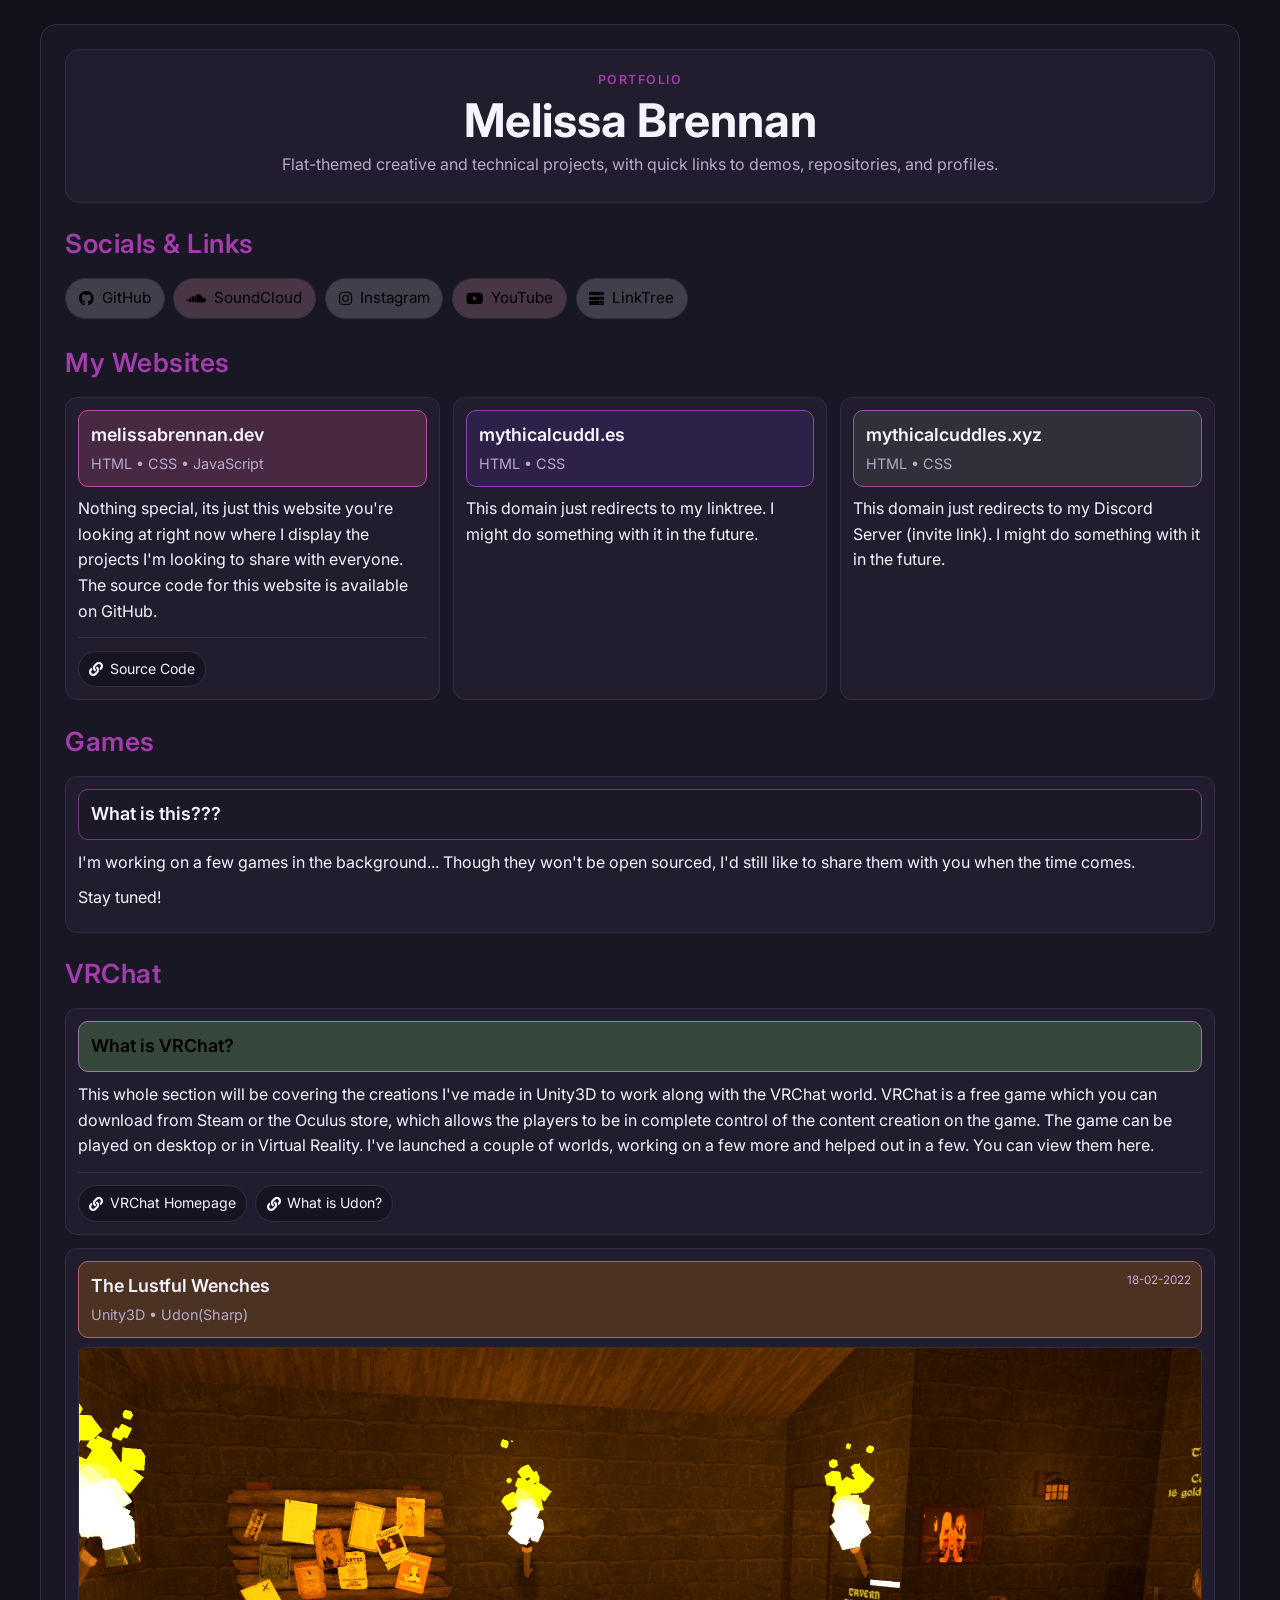
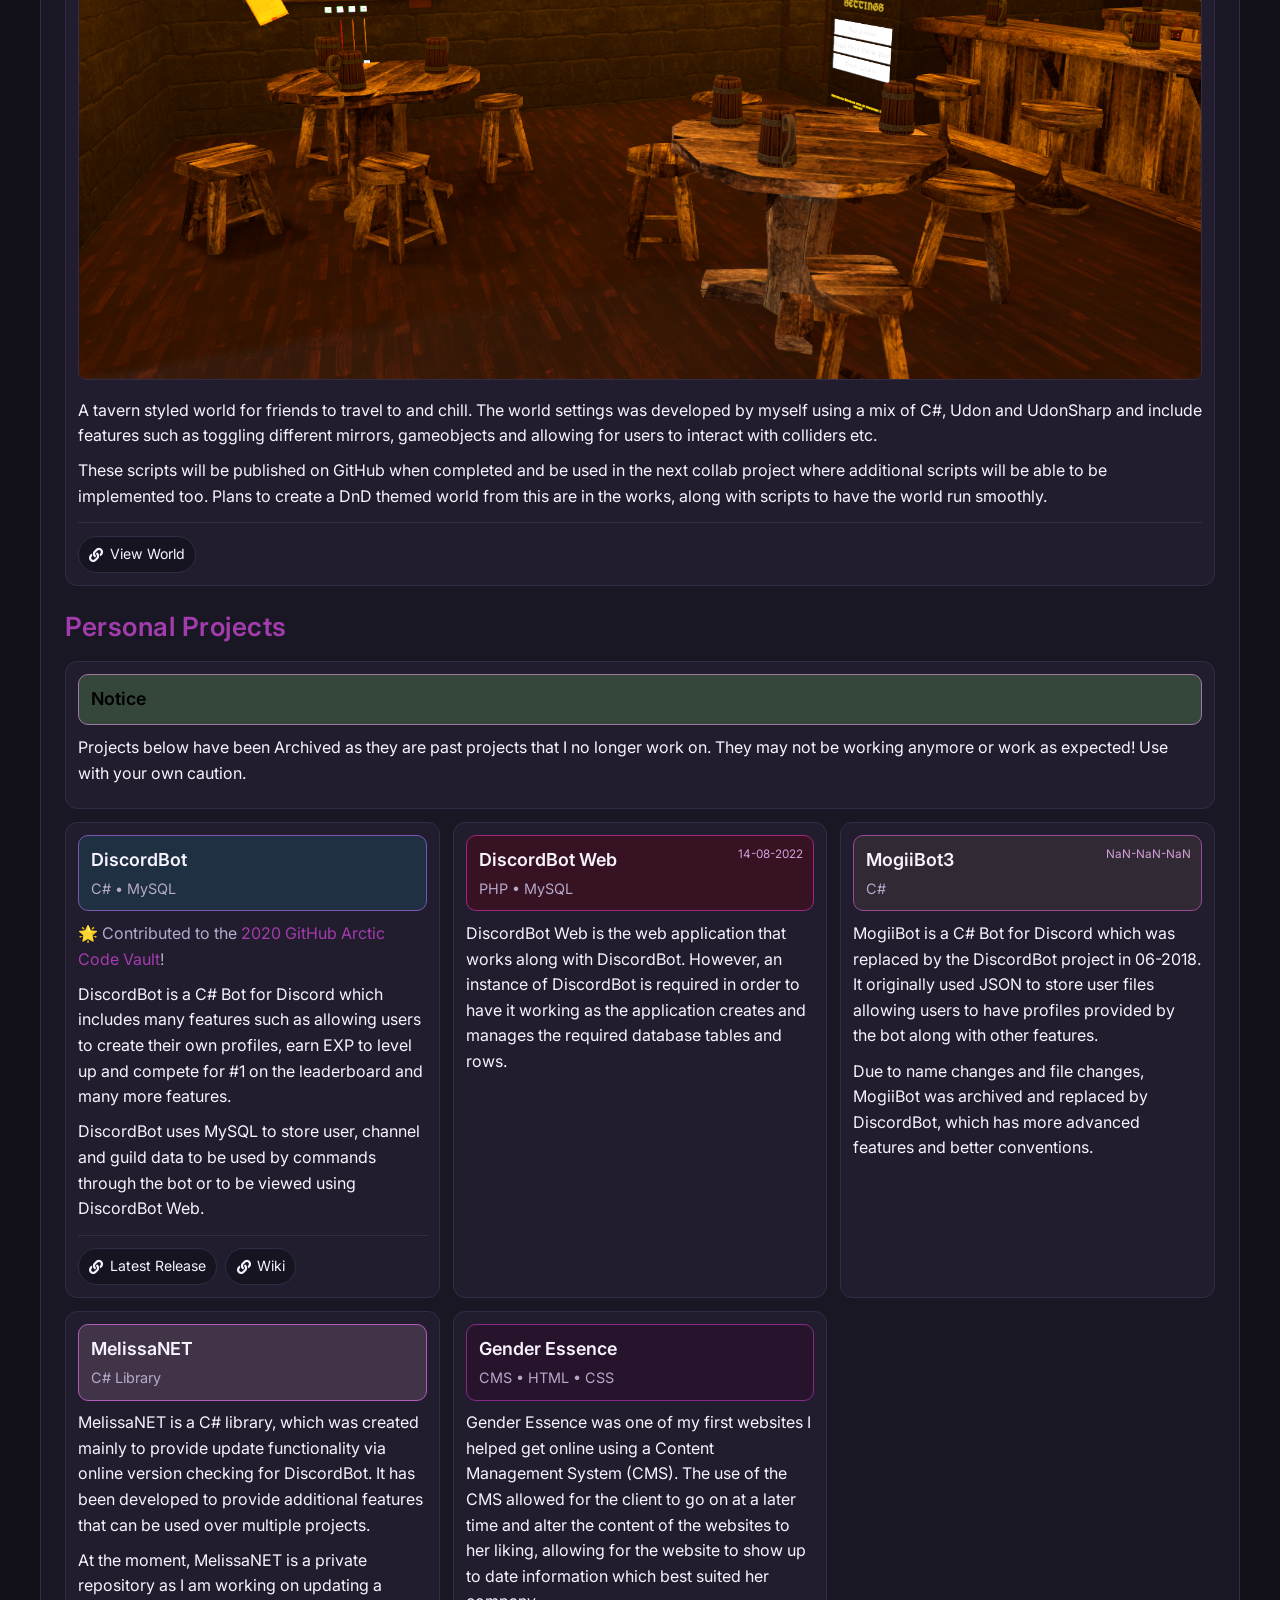
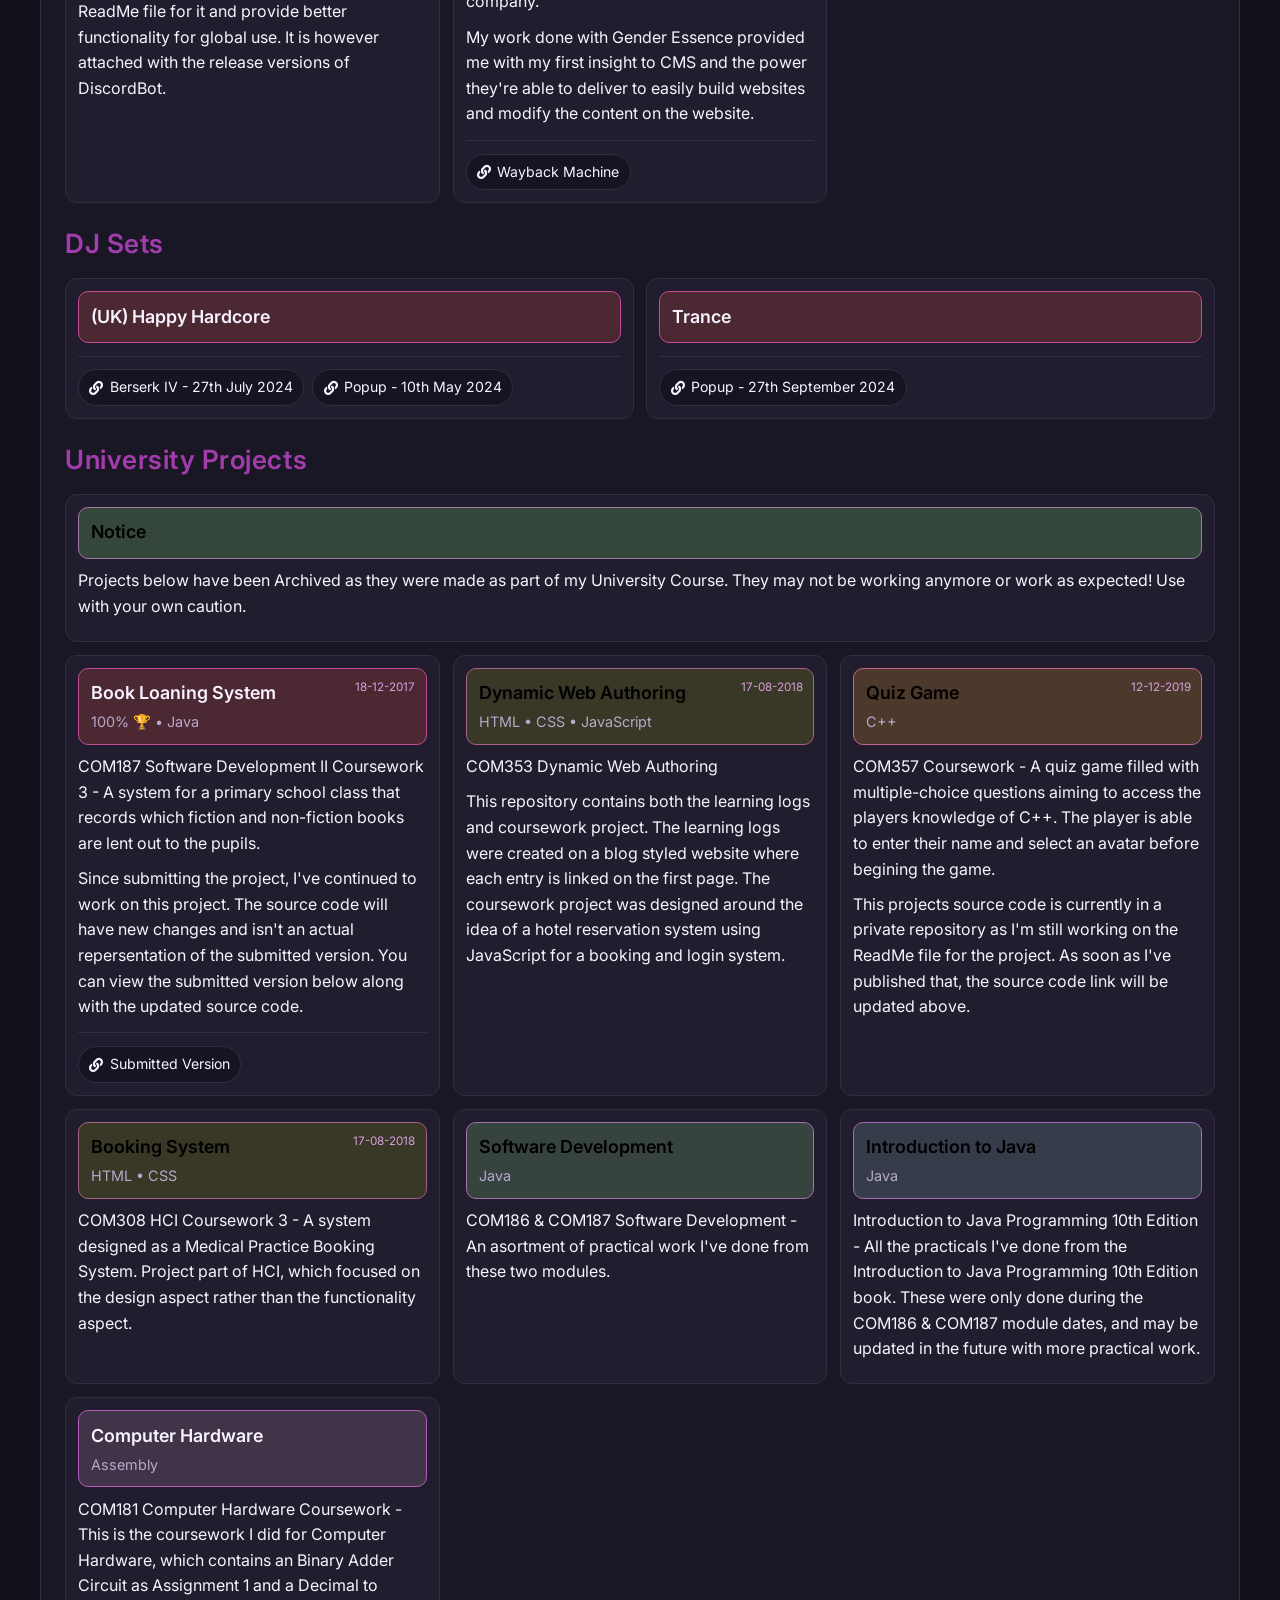
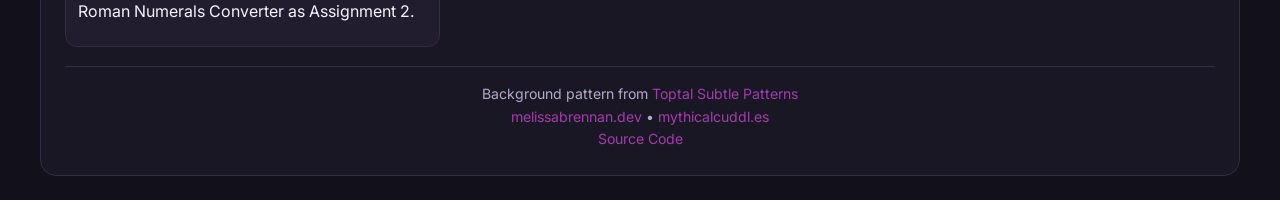
==== commit 323c8714: "Redesign portfolio with flat dark theme" ====
--- a/index.html
+++ b/index.html
@@ -4,11 +4,11 @@
         <meta http-equiv="Content-Type" content="text/html;charset=UTF-8">
         <meta charset="UTF-8">
         <meta name="viewport" content="width=device-width, initial-scale=1.0">
-        <meta name="theme-color" content="#303030">
+        <meta name="theme-color" content="#121018">
 
         <title>Melissa Brennan // Portfolio</title>
 
-        <link rel="stylesheet" href="css/style.css?version=3">
+        <link rel="stylesheet" href="css/style.css?version=4">
         <link rel="stylesheet" href="https://cdnjs.cloudflare.com/ajax/libs/font-awesome/5.14.0/css/all.min.css" integrity="sha512-1PKOgIY59xJ8Co8+NE6FZ+LOAZKjy+KY8iq0G4B3CyeY6wYHN3yt9PW0XpSriVlkMXe40PTKnXrLnZ9+fkDaog==" crossorigin="anonymous" />
         <script src="js/projects-data.js" defer></script>
         <script src="js/main.js" defer></script>
@@ -17,14 +17,17 @@
     </head>
     <body>
         <div id="container">
-            <div id="topContent">
+            <header id="topContent">
+                <p class="eyebrow">Portfolio</p>
                 <h1 id="pageTitle">Melissa Brennan</h1>
-            </div>
-            <hr />
+                <p class="introText">Flat-themed creative and technical projects, with quick links to demos, repositories, and profiles.</p>
+            </header>
 
-            <div class="mainContent">
-                <h1 class="sectionHeading">Socials & Links</h1>
-                <div id="socialPills" data-social-container></div>
+            <main class="mainContent">
+                <section class="socialSection">
+                    <h2 class="sectionHeading">Socials & Links</h2>
+                    <div id="socialPills" data-social-container></div>
+                </section>
 
                 <div class="jsWarning" data-js-warning>
                     <h2>JavaScript required</h2>
@@ -35,25 +38,23 @@
                 </div>
 
                 <div data-portfolio></div>
-            </div>
+            </main>
 
-            <div id="footer">
-                <br />
+            <footer id="footer">
                 <span id="footCenter">
                     Background pattern from <a target="_BLANK" href="https://www.toptal.com/designers/subtlepatterns/">Toptal Subtle Patterns</a>
                     <br>
                     <a target="_BLANK" href="https://melissabrennan.dev">melissabrennan.dev</a> •
-                    <!--<a target="_BLANK" href="https://mythicalcuddles.xyz">mythicalcuddles.xyz</a> • -->
                     <a target="_BLANK" href="https://mythicalcuddl.es">mythicalcuddl.es</a>
                     <br>
                     <a target="_BLANK" href="https://github.com/MythicalCuddles/melissabrennan.dev">Source Code</a>
                 </span>
-            </div>
+            </footer>
         </div>
 
         <template id="category-template">
             <div class="category">
-                <h1 class="sectionHeading"></h1>
+                <h2 class="sectionHeading"></h2>
                 <section class="tileContainer"></section>
             </div>
         </template>
@@ -62,7 +63,7 @@
             <section class="tile">
                 <header>
                     <a class="tileButton">
-                        <h2></h2>
+                        <h3></h3>
                         <p class="tileLanguages"></p>
                         <time></time>
                     </a>
--- a/css/style.css
+++ b/css/style.css
@@ -1,283 +1,226 @@
-@import url('https://fonts.googleapis.com/css2?family=Chilanka&display=swap');
-@import url('https://fonts.googleapis.com/css2?family=Patrick+Hand&display=swap');
-@import url('https://fonts.googleapis.com/css2?family=Roboto:wght@300;400&display=swap');
-
-body {
-    /* Background pattern from Toptal Subtle Patterns */
-    background-image: url("../images/dark_mosaic.png");
-    background-color: #0d1521;
-    font-family: 'Roboto', sans-serif;
-    font-weight: 300;
-}
-
+@import url('https://fonts.googleapis.com/css2?family=Inter:wght@400;500;600;700&display=swap');
+
+:root {
+    --bg-base: #121018;
+    --bg-panel: #1a1724;
+    --bg-card: #211d2e;
+    --border: #322c45;
+    --text-primary: #f7f3ff;
+    --text-muted: #b6a9cb;
+    --accent: #a33cad;
+    --accent-soft: rgba(163, 60, 173, 0.2);
+}
+
+* {
+    box-sizing: border-box;
+}
+
+body {
+    margin: 0;
+    background: var(--bg-base);
+    color: var(--text-primary);
+    font-family: 'Inter', sans-serif;
+    line-height: 1.6;
+}
+
 #container {
-    width: 100%;
-    max-width: 1300px;
-    margin: 0 auto;
-    padding: 12px;
-    color: whitesmoke;
-    text-align: left;
-    overflow: hidden;
-    background-color: rgba(141, 141, 141, 0.1);
-    border-radius: 20px;
-}
-
-#topContent {
-    font-family: 'Chilanka', cursive;
-    font-size: 40px;
-    margin: auto;
-    text-align: center;
-    padding-bottom: 0%;
-    padding-top: 10px;
-    letter-spacing: 5px;
-}
-
-#pageTitle {
-    margin: 0px;
-}
-
-a {
-    text-decoration: none;
-    color: palevioletred;
-}
-
-a:hover {
-    text-decoration: none;
-    color: crimson;
-}
-
-#footLeft {
-    float: left;
-}
-#footCenter {
-    text-align: center;
-    display: block;
-    background-color: rgba(141, 141, 141, 0.05);
-    border-radius: 10px;
-    padding: 6px;
-    margin: 4px;
-    font-size: 14px;
-}
-#footRight {
-    float: right;
-    text-align: right;
-}
-
+    width: min(1200px, calc(100% - 2rem));
+    margin: 1.5rem auto;
+    padding: 1.5rem;
+    background: var(--bg-panel);
+    border: 1px solid var(--border);
+    border-radius: 16px;
+}
+
+#topContent {
+    text-align: center;
+    background: var(--bg-card);
+    border: 1px solid var(--border);
+    border-radius: 14px;
+    padding: 1.25rem 1rem 1.5rem;
+}
+
+.eyebrow {
+    margin: 0;
+    color: var(--accent);
+    text-transform: uppercase;
+    letter-spacing: 0.12em;
+    font-size: 0.78rem;
+    font-weight: 600;
+}
+
+#pageTitle {
+    margin: 0.3rem 0;
+    font-size: clamp(2rem, 4vw, 2.9rem);
+    line-height: 1.1;
+}
+
+.introText {
+    margin: 0.4rem auto 0;
+    max-width: 720px;
+    color: var(--text-muted);
+}
+
 .mainContent {
-    margin: 1em;
+    margin-top: 1.2rem;
+}
+
+.socialSection {
+    margin-bottom: 1.4rem;
+}
+
+.sectionHeading {
+    margin: 0 0 0.85rem;
+    color: var(--accent);
+    font-size: clamp(1.1rem, 2.5vw, 1.65rem);
+    letter-spacing: 0.02em;
+    font-weight: 600;
+}
+
+#socialPills {
+    display: flex;
+    flex-wrap: wrap;
+    gap: 0.55rem;
+}
+
+.pill {
+    display: inline-flex;
+    align-items: center;
+    gap: 0.5rem;
+    border: 1px solid var(--border);
+    color: var(--text-primary);
+    padding: 0.45rem 0.8rem;
+    border-radius: 999px;
+    background: color-mix(in srgb, var(--tile-bg, #211d2e) 18%, var(--bg-card));
+    color: var(--tile-text, var(--text-primary));
+    font-size: 0.95rem;
+    transition: border-color 0.2s ease, transform 0.2s ease;
+}
+
+.pill:hover {
+    border-color: var(--accent);
+    transform: translateY(-1px);
+}
+
+a {
+    color: var(--accent);
+    text-decoration: none;
+}
+
+a:hover {
+    color: #cb79d4;
 }
 
 .jsWarning {
-    margin: 1em 0;
-    padding: 1em 1.25em;
+    margin: 1rem 0;
+    padding: 1rem;
     border-radius: 10px;
-    background: rgba(255, 255, 255, 0.08);
-    border: 1px solid rgba(255, 255, 255, 0.2);
-    color: #fff;
-    text-align: center;
-    line-height: 1.5;
-    box-shadow: 0 10px 30px rgba(0, 0, 0, 0.25);
+    border: 1px solid #5a3a29;
+    background: #2e2019;
 }
 
 .jsWarning h2 {
-    margin: 0 0 0.25em;
-    font-size: 1.2em;
+    margin: 0 0 0.2rem;
+    font-size: 1rem;
 }
 
 .jsWarning.is-hidden {
     display: none;
 }
-
-h1.sectionHeading {
-    display: flex;
-    width: 100%;
-    justify-content: center;
-    align-items: center;
-    text-align: center;
-    font-family: 'Patrick Hand', cursive;
-    letter-spacing: 2px;
-    font-size: 35px;
-}
-
-h1.sectionHeading::before,
-h1.sectionHeading::after {
-    content: '';
-    border-top: 5px double rgb(120, 120, 120);
-    margin: 0 20px 0 20%;
-    flex: 1 0 20px;
-
-}
-
-h1.sectionHeading::after {
-    margin: 0 20% 0 20px;
-}
-
+
+.category {
+    margin-bottom: 1.2rem;
+}
+
 .mainContent .tileContainer {
     display: grid;
-    grid-template-columns: repeat(auto-fit, minmax(360px, 1fr));
-    margin: 0px 0px 60px 0px;
-    row-gap: 1em;
-    column-gap: 1em;
-}
-
+    grid-template-columns: repeat(auto-fit, minmax(280px, 1fr));
+    gap: 0.8rem;
+}
+
 .mainContent .tile {
-    box-sizing: border-box;
-    position: relative;
-    font-weight: 400;
-    text-align: center;
-    background-color: rgba(141, 141, 141, 0.1);
-    border-radius: 10px;
-    padding: 4px;
+    background: var(--bg-card);
+    border: 1px solid var(--border);
+    border-radius: 12px;
+    padding: 0.75rem;
 }
 
 .mainContent .tile.fullRow {
     grid-column: 1 / -1;
 }
-
-.mainContent .tile p {
-    margin: 10px 10px 10px 10px;
-}
-
-.mainContent .tile img {
-    max-width: 80%;
-    position: relative;
-    border-radius: 10px;
-    text-decoration: none;
-}
-
-.mainContent .tile header {
-    -webkit-text-stroke: .05px #000;
-}
-
-header {
-    display: block;
-}
-
-.mainContent .tile header {
-    width: 100%;
-}
-
+
+.mainContent .tile p {
+    margin: 0.6rem 0;
+}
+
+.mainContent .tile img {
+    max-width: 100%;
+    border-radius: 8px;
+    border: 1px solid var(--border);
+}
+
 .mainContent .tileButton {
+    display: block;
+    background: color-mix(in srgb, var(--tile-bg, #211d2e) 22%, #1a1724);
+    border: 1px solid color-mix(in srgb, var(--tile-bg, #322c45) 35%, var(--accent));
+    border-radius: 10px;
+    padding: 0.65rem 0.75rem;
+    color: var(--tile-text, var(--text-primary));
     position: relative;
-    display: block;
-    padding: .5em .75em;
-    border: 1px solid #000;
-    border-radius: 4px;
-    background: var(--tile-bg, #666);
-    color: var(--tile-text, #fff);
-    box-shadow:
-        inset 0 0 0 40em rgba(0, 0, 0, 0.1),
-        inset 0 -4em 8em -3.6em rgba(0, 0, 0, 0.5),
-        inset 0 0 3px 1px rgba(255, 255, 255, 0.5);
-    text-decoration: none;
-    line-height: 110%;
-    transition: box-shadow linear .2s;
-}
-
-.mainContent .tile header h2 {
-    margin: 0;
-    color: #fff;
-    text-shadow:
-        0.5px 0.5px 0.5px #000,
-        -0.5px 0.5px 0.5px #000,
-        0.5px -0.5px 0.5px #000,
-        -0.5px -0.5px 0.5px #000;
+}
+
+.mainContent .tile header h3 {
+    margin: 0;
+    font-size: 1.12rem;
+    font-weight: 600;
 }
 
 .mainContent .tile .tileLanguages {
-    margin: .15em 0 0;
-    font-size: .9em;
-    color: rgba(255, 255, 255, 0.85);
-    letter-spacing: 0.01em;
-}
-
-.mainContent .tile h2 {
-    display: block;
-    margin-block-start: 0.83em;
-    margin-block-end: 0.83em;
-    margin-inline-start: 0px;
-    margin-inline-end: 0px;
-    font-weight: bold;
-}
-
-.mainContent header time {
-    display: block;
-    position: absolute;
-    top: .25em;
-    right: .5em;
-    font-size: .66em;
-    line-height: 1;
-    color: rgba(255, 255, 255, 0.5);
-}
-
-
-.mainContent .tileImage {
-    display: block;
-    width: 100%;
-    margin-bottom: 1em;
-    box-shadow: 0 0 0.125em #000;
-    padding: 1px;
-    border-radius: 5px;
-}
-
+    margin: 0.15rem 0 0;
+    color: var(--text-muted);
+    font-size: 0.9rem;
+}
+
+.mainContent header time {
+    position: absolute;
+    top: 0.6rem;
+    right: 0.65rem;
+    color: #d5a1de;
+    font-size: 0.73rem;
+}
+
+.tileHeaderNote {
+    color: var(--text-muted);
+}
+
 ul.tileLinks {
     display: flex;
     flex-wrap: wrap;
-    justify-content: center;
-    gap: 6px;
-    margin: 1em 0;
-    padding: .5em 0 .25em;
+    gap: 0.5rem;
+    margin: 0.8rem 0 0;
+    padding: 0.8rem 0 0;
     list-style: none;
-    padding-inline-start: 0;
-    border-top: 1px dotted rgba(255, 255, 255, 0.25);
-    border-bottom: 1px dotted rgba(255, 255, 255, 0.25);
-}
-
-ul {
-    list-style-type: disc;
-    margin-block-start: 1em;
-    margin-block-end: 1em;
-    margin-inline-start: 0em;
-    margin-inline-end: 0em;
-    padding-inline-start: 40px;
-}
-
-li {
-    text-align: -webkit-match-parent;
-    line-height: 1.5;
+    border-top: 1px solid var(--border);
 }
 
 ul.tileLinks li {
     margin: 0;
-    display: inline-flex;
-    list-style-type: none;
 }
 
 .tileLinkButton {
     display: inline-flex;
     align-items: center;
-    gap: 6px;
-    padding: 6px 10px;
-    border-radius: 7px;
-    border: 1px solid rgba(255, 255, 255, 0.16);
-    background: linear-gradient(180deg, rgba(255, 255, 255, 0.1), rgba(0, 0, 0, 0.25)), var(--tile-bg, #666);
-    box-shadow:
-        inset 0 0 0 40em rgba(0, 0, 0, 0.06),
-        0 3px 12px rgba(0, 0, 0, 0.25);
-    color: var(--tile-text, #fff);
-    font-weight: 500;
-    font-size: 0.95em;
-    letter-spacing: 0.01em;
-    text-decoration: none;
-    transition: transform 0.1s ease-out, box-shadow 0.2s ease-out, border-color 0.2s ease-out;
+    gap: 0.4rem;
+    padding: 0.38rem 0.65rem;
+    border-radius: 999px;
+    border: 1px solid var(--border);
+    background: color-mix(in srgb, var(--tile-bg, #191624) 20%, #171420);
+    color: var(--tile-text, var(--text-primary));
+    font-size: 0.88rem;
 }
 
 .tileLinkButton:hover {
-    transform: translateY(-2px);
-    box-shadow:
-        inset 0 0 0 40em rgba(0, 0, 0, 0.08),
-        0 6px 18px rgba(0, 0, 0, 0.36);
-    border-color: rgba(255, 255, 255, 0.28);
+    border-color: var(--accent);
 }
 
 .tileLinkButton.is-static {
@@ -289,63 +232,21 @@
     transform: none;
 }
 
-.tileLinkIcon {
-    opacity: 0.9;
-}
-
 .tileLinkNote {
-    opacity: 0.8;
-    font-size: 0.85em;
-}
-
-#socialPills {
+    color: var(--text-muted);
+    font-size: 0.8rem;
+}
+
+#footCenter {
     text-align: center;
-    display: flex;
-    flex-wrap: wrap;
-    justify-content: center;
-    gap: 8px;
-}
-
-.pill {
-    border: none;
-    color: var(--tile-text, white);
-    padding: 8px 18px;
-    text-align: center;
-    text-decoration: none;
-    font-size: 18px;
-    display: inline-flex;
-    align-items: center;
-    gap: 8px;
-    margin: 5px 3px;
-    cursor: pointer;
-    border-radius: 5px;
-    width: auto;
-    background-color: var(--tile-bg, #666);
-    box-shadow:
-        inset 0 2em 1em -1em rgba(255, 255, 255, 0.125),
-        inset 0 -2em 1em 1em rgba(0, 0, 0, 0.25),
-        inset 0 0 0.25em rgba(255, 255, 255, 0.5);
-    transition: box-shadow .1s linear, padding-top .1s linear;
-}
-
-@media (max-width: 720px) {
-    #container {
-        padding: 8px;
-    }
-
-    h1.sectionHeading {
-        font-size: 28px;
-    }
-
-    h1.sectionHeading::before,
-    h1.sectionHeading::after {
-        margin: 0 10px;
-    }
-
-    .mainContent {
-        margin: 0.5em;
-    }
-}
+    display: block;
+    margin-top: 0.6rem;
+    padding-top: 1rem;
+    border-top: 1px solid var(--border);
+    color: var(--text-muted);
+    font-size: 0.88rem;
+}
+
 /* Color utility classes */
 .bg-trans-pink { --tile-bg: #F7A8B8; --tile-text: #000; }
 .bg-muted-gray { --tile-bg: #dbdbdb; --tile-text: #000; }
@@ -369,6 +270,14 @@
 .bg-personal-plum { --tile-bg: #570743; }
 .bg-personal-darkred { --tile-bg: #88290c; }
 
-.tileHeaderNote {
-    margin: 6px 0 0;
-}
+@media (max-width: 700px) {
+    #container {
+        width: calc(100% - 1rem);
+        margin: 0.5rem auto;
+        padding: 0.8rem;
+    }
+
+    .mainContent .tileContainer {
+        grid-template-columns: 1fr;
+    }
+}
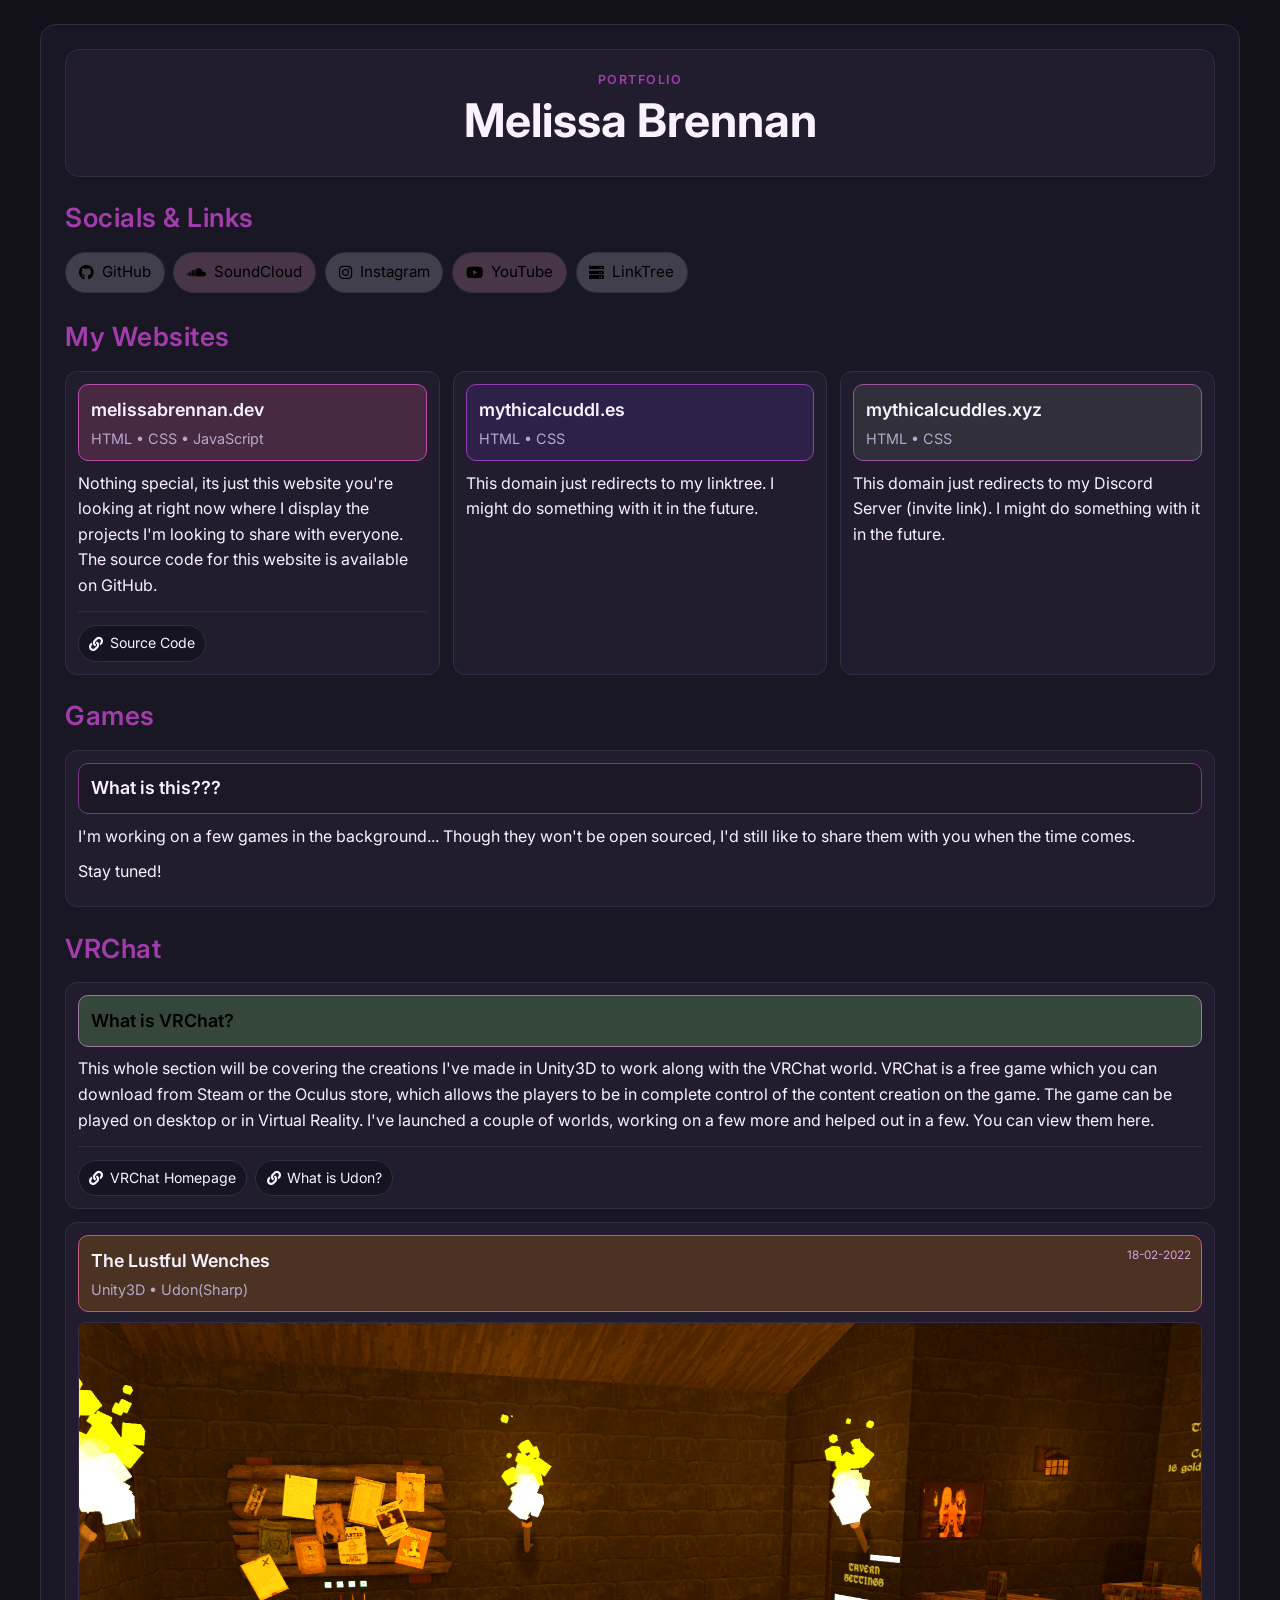
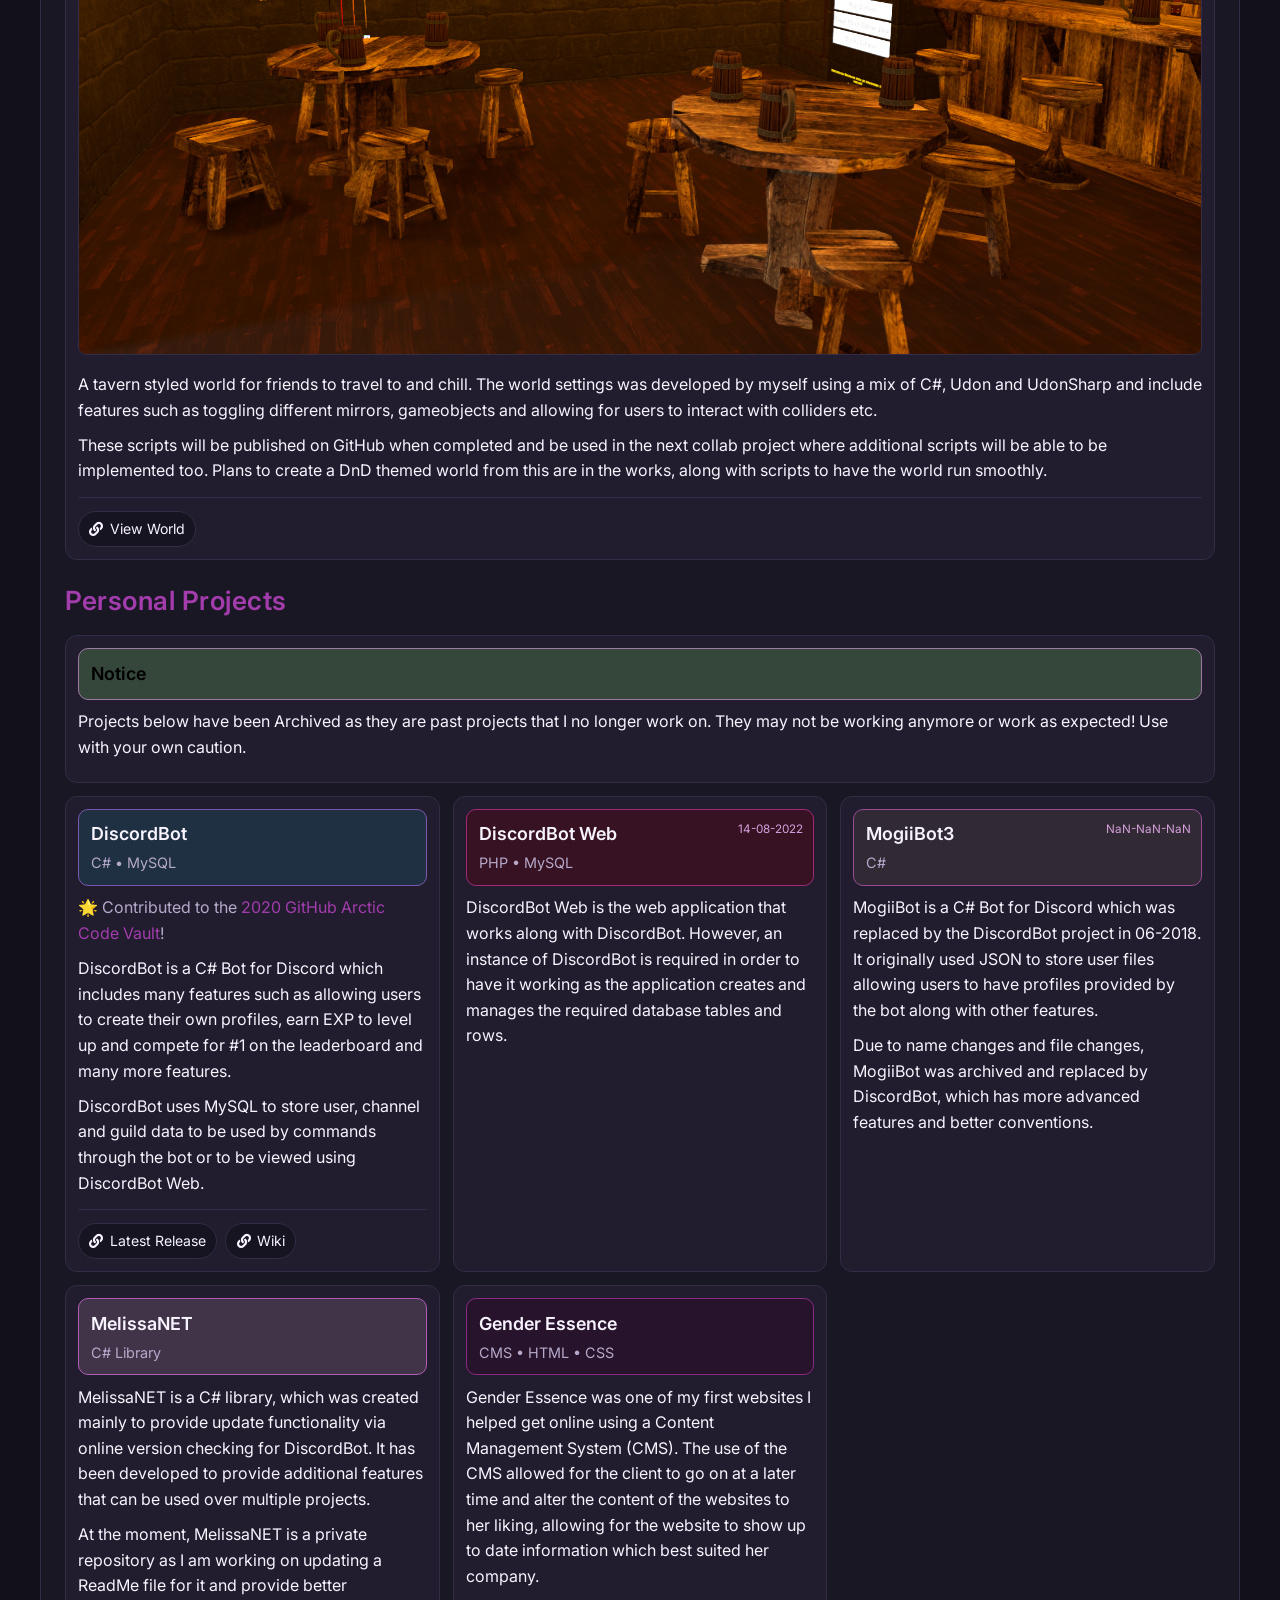
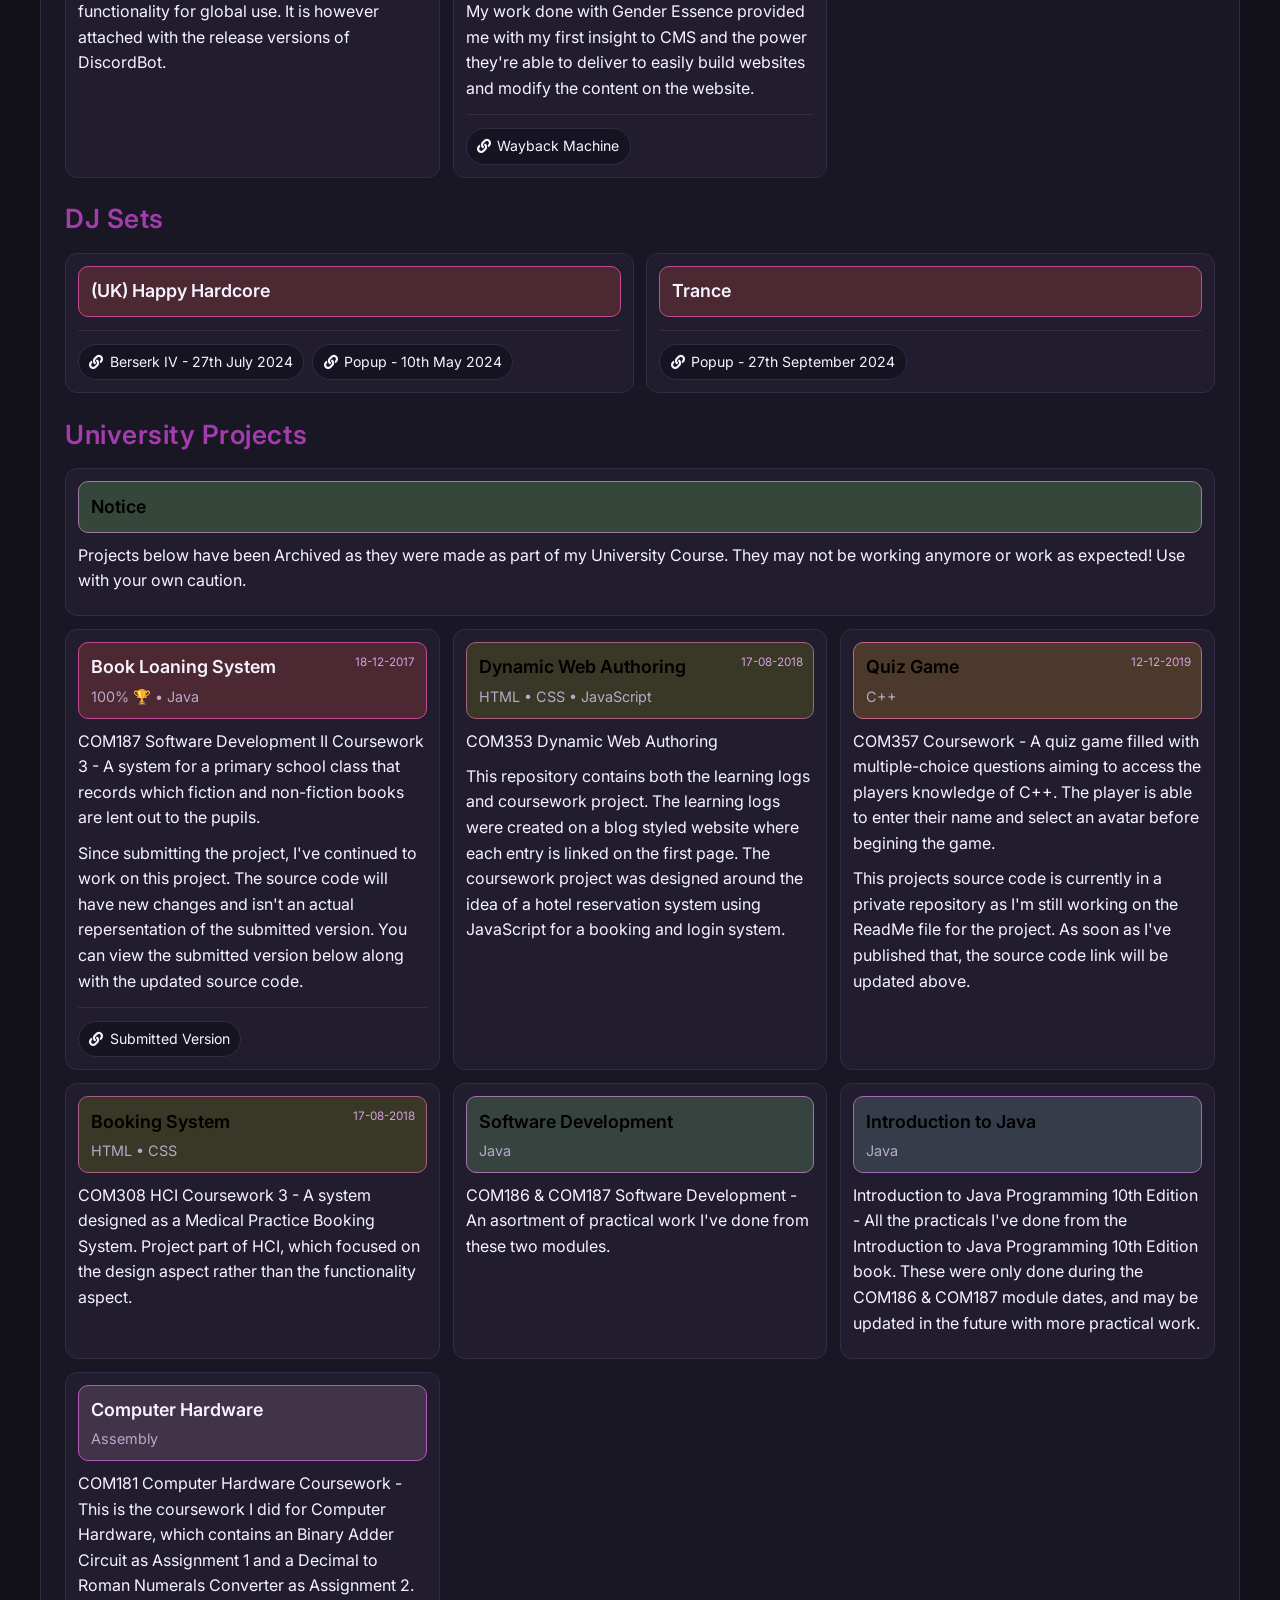
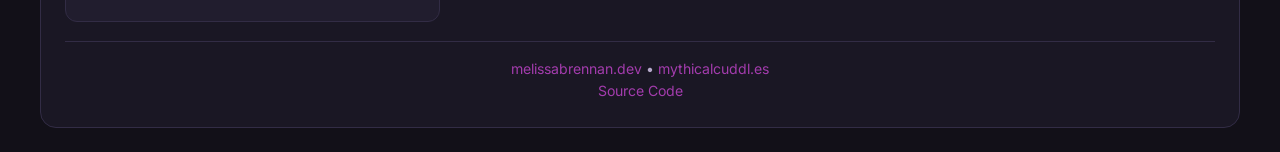
==== commit de786085: "Removed introtext and background pattern credits." ====
--- a/index.html
+++ b/index.html
@@ -20,7 +20,7 @@
             <header id="topContent">
                 <p class="eyebrow">Portfolio</p>
                 <h1 id="pageTitle">Melissa Brennan</h1>
-                <p class="introText">Flat-themed creative and technical projects, with quick links to demos, repositories, and profiles.</p>
+                <p class="introText"></p>
             </header>
 
             <main class="mainContent">
@@ -32,8 +32,7 @@
                 <div class="jsWarning" data-js-warning>
                     <h2>JavaScript required</h2>
                     <p>
-                        This portfolio needs JavaScript to load projects and categories. Please enable JavaScript in your
-                        browser and reload the page.
+                        This portfolio needs JavaScript to load projects and categories. Please enable JavaScript in your browser and reload the page.
                     </p>
                 </div>
 
@@ -42,8 +41,8 @@
 
             <footer id="footer">
                 <span id="footCenter">
-                    Background pattern from <a target="_BLANK" href="https://www.toptal.com/designers/subtlepatterns/">Toptal Subtle Patterns</a>
-                    <br>
+                    <!--Background pattern from <a target="_BLANK" href="https://www.toptal.com/designers/subtlepatterns/">Toptal Subtle Patterns</a>
+                    <br>--> <!-- background not used in flat style changes. -->
                     <a target="_BLANK" href="https://melissabrennan.dev">melissabrennan.dev</a> •
                     <a target="_BLANK" href="https://mythicalcuddl.es">mythicalcuddl.es</a>
                     <br>
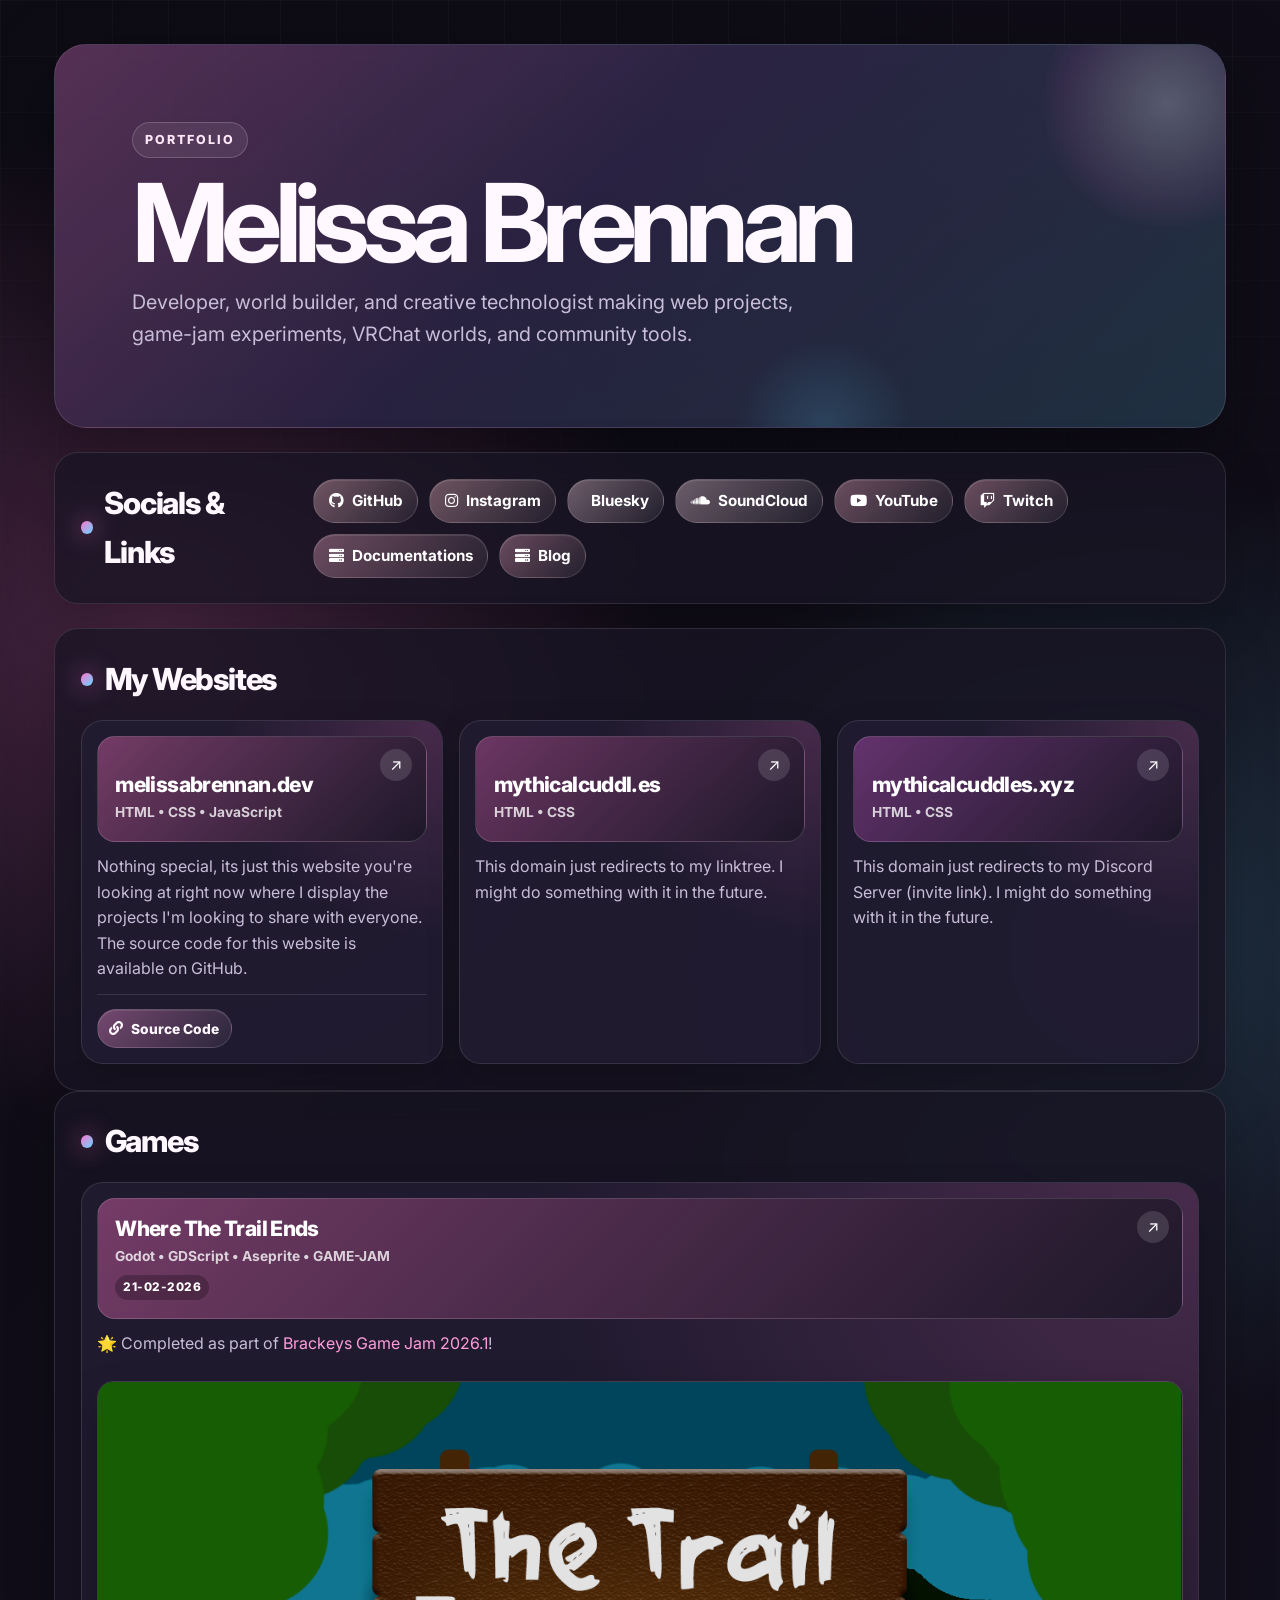
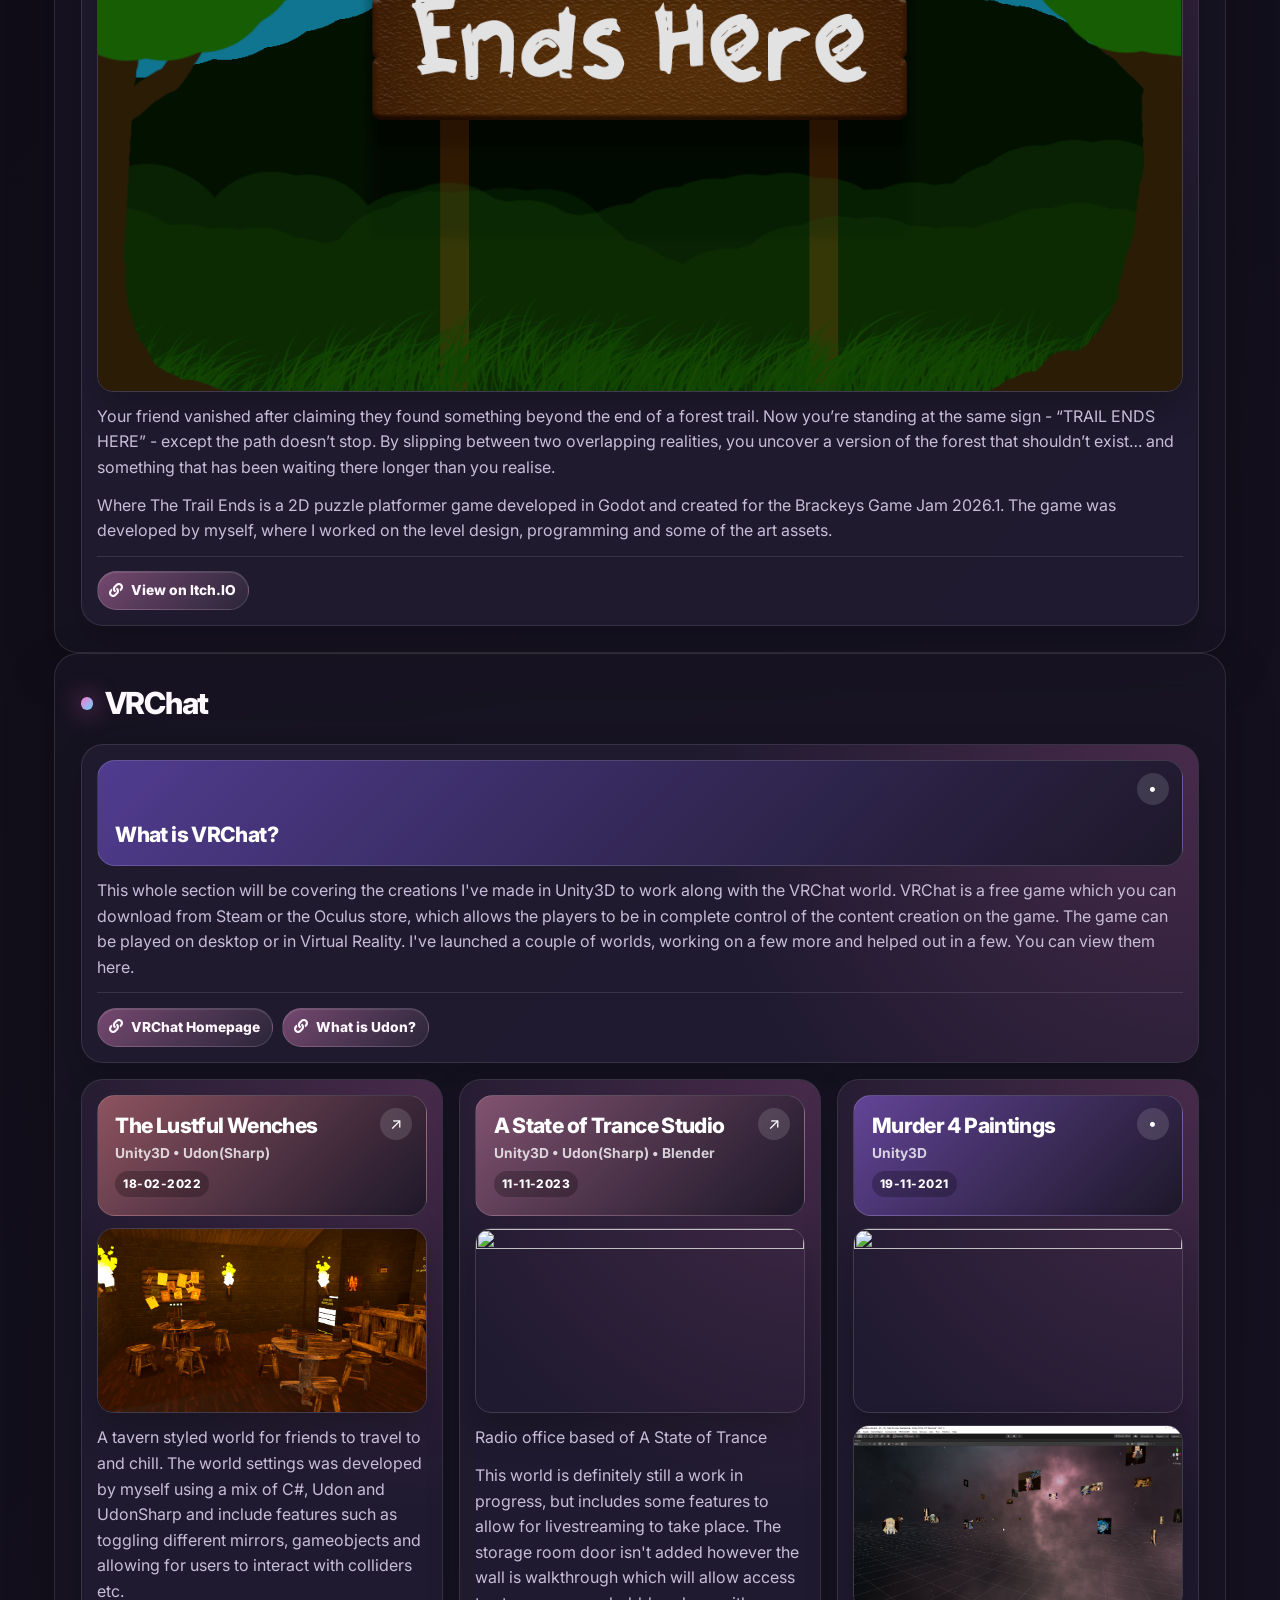
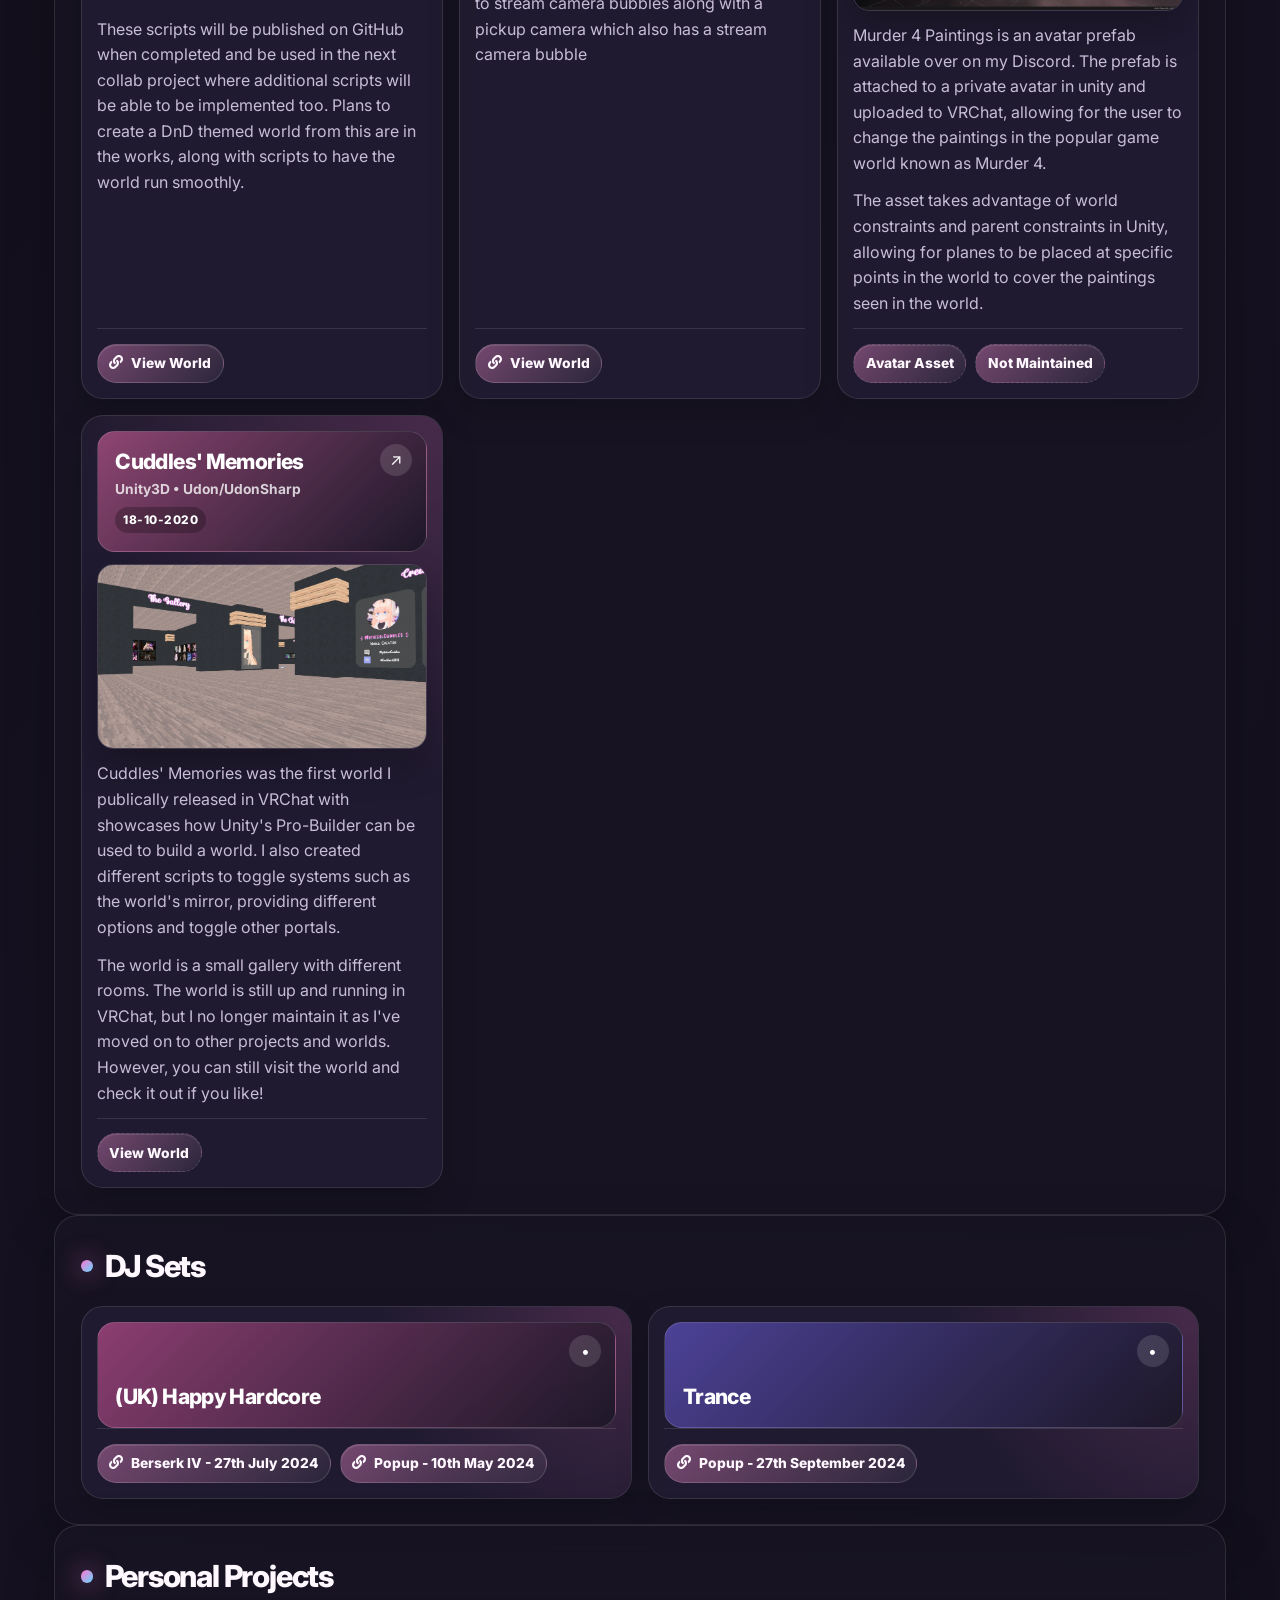
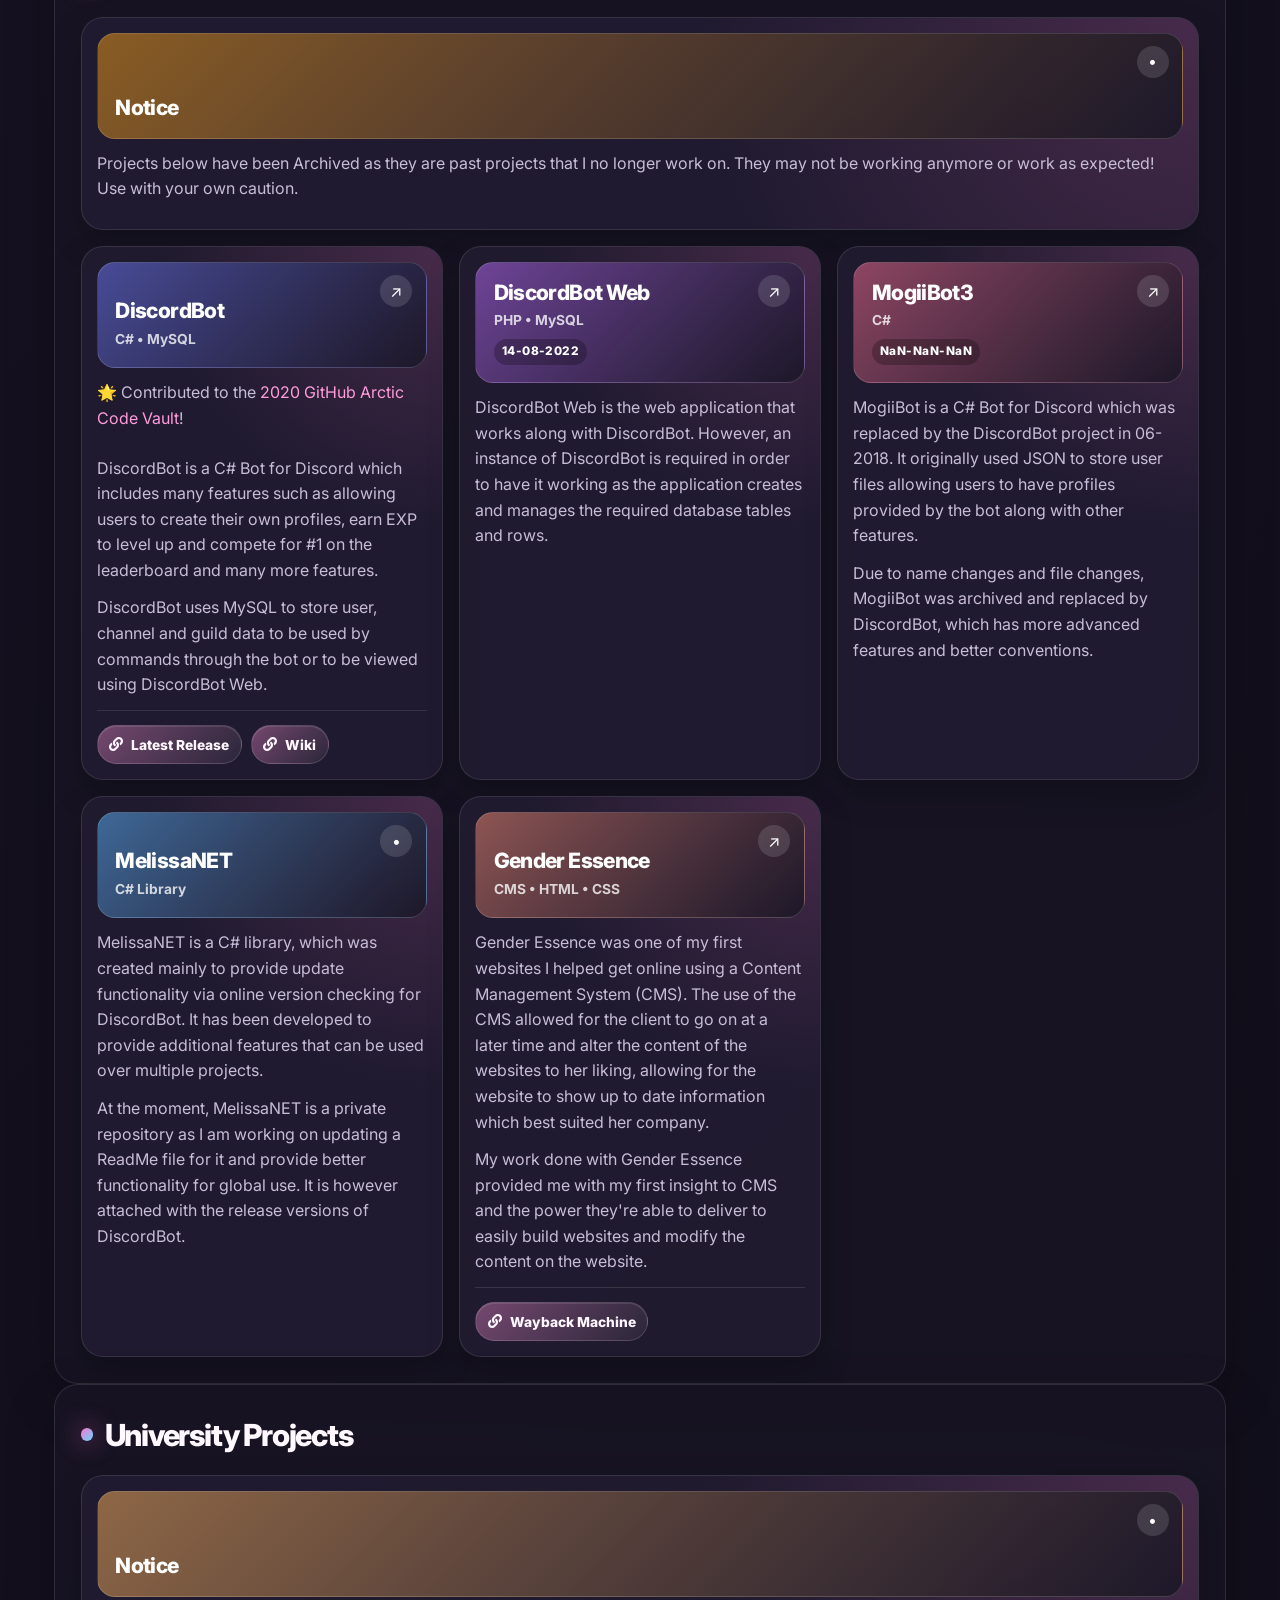
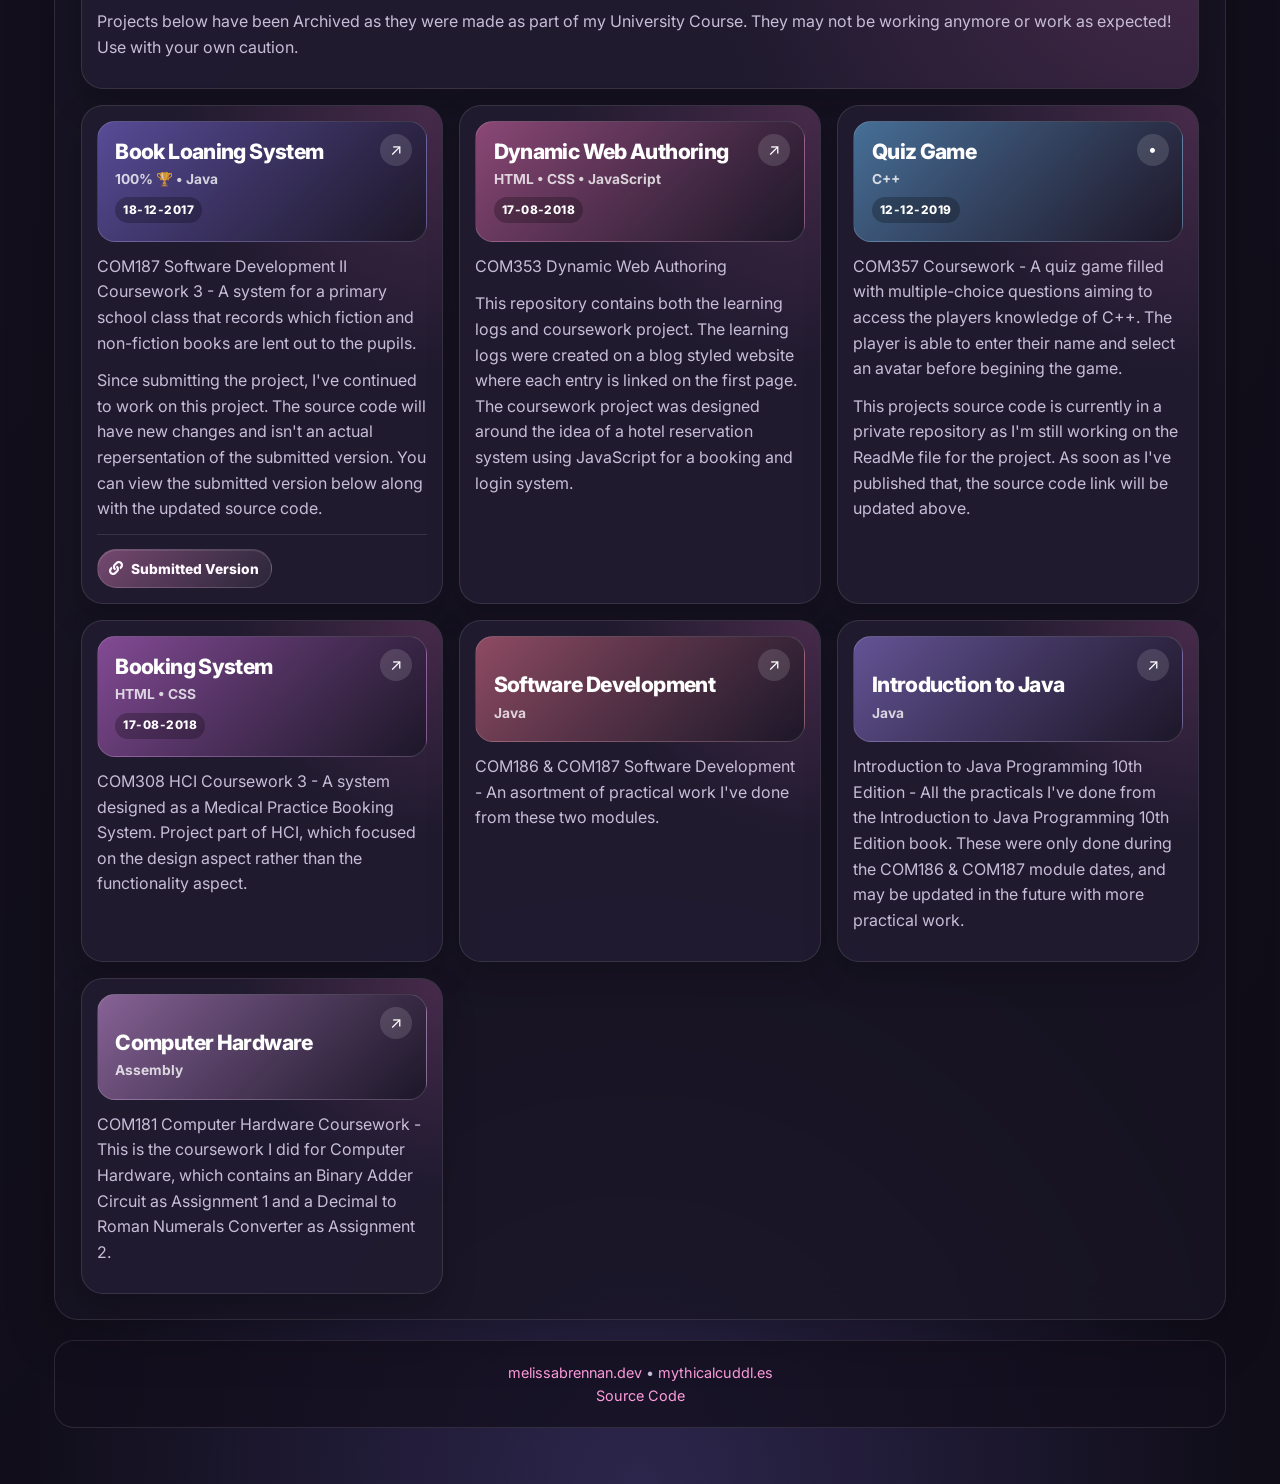
==== commit 473f3b3e: "Redesign portfolio layout" ====
--- a/index.html
+++ b/index.html
@@ -8,19 +8,18 @@
 
         <title>Melissa Brennan // Portfolio</title>
 
-        <link rel="stylesheet" href="css/style.css?version=4">
+        <link rel="stylesheet" href="css/style.css?version=5">
         <link rel="stylesheet" href="https://cdnjs.cloudflare.com/ajax/libs/font-awesome/5.14.0/css/all.min.css" integrity="sha512-1PKOgIY59xJ8Co8+NE6FZ+LOAZKjy+KY8iq0G4B3CyeY6wYHN3yt9PW0XpSriVlkMXe40PTKnXrLnZ9+fkDaog==" crossorigin="anonymous" />
+        
         <script src="js/projects-data.js" defer></script>
         <script src="js/main.js" defer></script>
-
-        <script async src="https://pagead2.googlesyndication.com/pagead/js/adsbygoogle.js?client=ca-pub-9411453641349845" crossorigin="anonymous"></script>
     </head>
     <body>
         <div id="container">
             <header id="topContent">
                 <p class="eyebrow">Portfolio</p>
                 <h1 id="pageTitle">Melissa Brennan</h1>
-                <p class="introText"></p>
+                <p class="introText">Developer, world builder, and creative technologist making web projects, game-jam experiments, VRChat worlds, and community tools.</p>
             </header>
 
             <main class="mainContent">
@@ -62,7 +61,7 @@
             <section class="tile">
                 <header>
                     <a class="tileButton">
-                        <h3></h3>
+                        <h3 class="tileTitle"></h3>
                         <p class="tileLanguages"></p>
                         <time></time>
                     </a>
--- a/css/style.css
+++ b/css/style.css
@@ -1,122 +1,221 @@
-@import url('https://fonts.googleapis.com/css2?family=Inter:wght@400;500;600;700&display=swap');
+@import url('https://fonts.googleapis.com/css2?family=Inter:wght@400;500;600;700;800&display=swap');
 
 :root {
-    --bg-base: #121018;
-    --bg-panel: #1a1724;
-    --bg-card: #211d2e;
-    --border: #322c45;
-    --text-primary: #f7f3ff;
-    --text-muted: #b6a9cb;
-    --accent: #a33cad;
-    --accent-soft: rgba(163, 60, 173, 0.2);
+    --bg-base: #0d0b14;
+    --bg-panel: rgba(25, 21, 36, 0.78);
+    --bg-card: rgba(34, 29, 49, 0.86);
+    --bg-card-strong: rgba(43, 35, 65, 0.94);
+    --border: rgba(255, 255, 255, 0.11);
+    --text-primary: #fff8ff;
+    --text-muted: #c8bdd8;
+    --accent: #ff74cf;
+    --accent-2: #8f7cff;
+    --accent-3: #64d8ff;
+    --accent-soft: rgba(255, 116, 207, 0.16);
+    --shadow: 0 24px 80px rgba(0, 0, 0, 0.38);
 }
 
 * {
     box-sizing: border-box;
 }
 
+html {
+    scroll-behavior: smooth;
+}
+
 body {
     margin: 0;
-    background: var(--bg-base);
+    min-height: 100vh;
+    background:
+        radial-gradient(circle at 12% 8%, rgba(255, 116, 207, 0.24), transparent 32rem),
+        radial-gradient(circle at 88% 12%, rgba(100, 216, 255, 0.18), transparent 30rem),
+        radial-gradient(circle at 50% 100%, rgba(143, 124, 255, 0.22), transparent 38rem),
+        linear-gradient(135deg, #0d0b14 0%, #151120 48%, #100d19 100%);
     color: var(--text-primary);
     font-family: 'Inter', sans-serif;
     line-height: 1.6;
 }
 
+body::before {
+    content: '';
+    position: fixed;
+    inset: 0;
+    z-index: -1;
+    pointer-events: none;
+    background-image:
+        linear-gradient(rgba(255,255,255,0.035) 1px, transparent 1px),
+        linear-gradient(90deg, rgba(255,255,255,0.035) 1px, transparent 1px);
+    background-size: 56px 56px;
+    mask-image: linear-gradient(to bottom, rgba(0,0,0,0.82), transparent 78%);
+}
+
 #container {
-    width: min(1200px, calc(100% - 2rem));
-    margin: 1.5rem auto;
-    padding: 1.5rem;
-    background: var(--bg-panel);
+    width: min(1220px, calc(100% - 2rem));
+    margin: 1.25rem auto 2rem;
+    padding: clamp(1rem, 2vw, 1.5rem);
+}
+
+#topContent {
+    position: relative;
+    overflow: hidden;
+    display: grid;
+    gap: 0.9rem;
+    min-height: 360px;
+    align-content: end;
+    padding: clamp(2rem, 6vw, 5rem);
     border: 1px solid var(--border);
-    border-radius: 16px;
-}
-
-#topContent {
-    text-align: center;
-    background: var(--bg-card);
-    border: 1px solid var(--border);
-    border-radius: 14px;
-    padding: 1.25rem 1rem 1.5rem;
+    border-radius: 32px;
+    background:
+        linear-gradient(135deg, rgba(255, 116, 207, 0.24), rgba(143, 124, 255, 0.12) 44%, rgba(100, 216, 255, 0.16)),
+        linear-gradient(160deg, rgba(34, 29, 49, 0.92), rgba(18, 15, 28, 0.9));
+    box-shadow: var(--shadow);
+}
+
+#topContent::before,
+#topContent::after {
+    content: '';
+    position: absolute;
+    border-radius: 999px;
+    filter: blur(2px);
+    opacity: 0.72;
+}
+
+#topContent::before {
+    width: 260px;
+    height: 260px;
+    right: -72px;
+    top: -72px;
+    background: radial-gradient(circle, rgba(255, 255, 255, 0.32), rgba(255, 116, 207, 0.1) 55%, transparent 70%);
+}
+
+#topContent::after {
+    width: 180px;
+    height: 180px;
+    left: 58%;
+    bottom: -90px;
+    background: radial-gradient(circle, rgba(100, 216, 255, 0.22), transparent 70%);
 }
 
 .eyebrow {
-    margin: 0;
-    color: var(--accent);
+    width: fit-content;
+    margin: 0;
+    color: #ffe7f8;
     text-transform: uppercase;
-    letter-spacing: 0.12em;
+    letter-spacing: 0.16em;
     font-size: 0.78rem;
-    font-weight: 600;
+    font-weight: 800;
+    padding: 0.45rem 0.75rem;
+    border: 1px solid rgba(255,255,255,0.18);
+    border-radius: 999px;
+    background: rgba(255,255,255,0.08);
+    backdrop-filter: blur(12px);
 }
 
 #pageTitle {
-    margin: 0.3rem 0;
-    font-size: clamp(2rem, 4vw, 2.9rem);
-    line-height: 1.1;
+    position: relative;
+    z-index: 1;
+    max-width: 820px;
+    margin: 0;
+    font-size: clamp(3rem, 9vw, 6.8rem);
+    line-height: 0.92;
+    letter-spacing: -0.07em;
+    text-wrap: balance;
 }
 
 .introText {
-    margin: 0.4rem auto 0;
+    position: relative;
+    z-index: 1;
+    margin: 0;
     max-width: 720px;
     color: var(--text-muted);
+    font-size: clamp(1.02rem, 2vw, 1.24rem);
 }
 
 .mainContent {
-    margin-top: 1.2rem;
+    display: grid;
+    gap: clamp(1rem, 2vw, 1.5rem);
+    margin-top: clamp(1rem, 2vw, 1.5rem);
+}
+
+.socialSection,
+.category,
+.jsWarning {
+    border: 1px solid var(--border);
+    border-radius: 24px;
+    background: var(--bg-panel);
+    box-shadow: 0 18px 50px rgba(0, 0, 0, 0.22);
+    backdrop-filter: blur(18px);
 }
 
 .socialSection {
-    margin-bottom: 1.4rem;
+    padding: clamp(1rem, 2.5vw, 1.6rem);
 }
 
 .sectionHeading {
-    margin: 0 0 0.85rem;
-    color: var(--accent);
-    font-size: clamp(1.1rem, 2.5vw, 1.65rem);
-    letter-spacing: 0.02em;
-    font-weight: 600;
+    display: flex;
+    align-items: center;
+    gap: 0.7rem;
+    margin: 0 0 1rem;
+    color: var(--text-primary);
+    font-size: clamp(1.25rem, 2.5vw, 1.9rem);
+    letter-spacing: -0.04em;
+    font-weight: 800;
+}
+
+.sectionHeading::before {
+    content: '';
+    width: 0.8rem;
+    height: 0.8rem;
+    border-radius: 50%;
+    background: linear-gradient(135deg, var(--accent), var(--accent-3));
+    box-shadow: 0 0 24px rgba(255, 116, 207, 0.75);
 }
 
 #socialPills {
     display: flex;
     flex-wrap: wrap;
-    gap: 0.55rem;
-}
-
-.pill {
+    gap: 0.7rem;
+}
+
+.pill,
+.tileLinkButton {
     display: inline-flex;
     align-items: center;
     gap: 0.5rem;
-    border: 1px solid var(--border);
-    color: var(--text-primary);
-    padding: 0.45rem 0.8rem;
+    border: 1px solid rgba(255,255,255,0.13);
+    color: var(--tile-text, var(--text-primary));
     border-radius: 999px;
-    background: color-mix(in srgb, var(--tile-bg, #211d2e) 18%, var(--bg-card));
-    color: var(--tile-text, var(--text-primary));
+    background: linear-gradient(135deg, color-mix(in srgb, var(--tile-bg, #ff74cf) 30%, rgba(255,255,255,0.12)), rgba(255,255,255,0.055));
+    box-shadow: inset 0 1px 0 rgba(255,255,255,0.1);
+    transition: border-color 0.2s ease, transform 0.2s ease, background 0.2s ease;
+}
+
+.pill {
+    padding: 0.55rem 0.9rem;
     font-size: 0.95rem;
-    transition: border-color 0.2s ease, transform 0.2s ease;
-}
-
-.pill:hover {
-    border-color: var(--accent);
-    transform: translateY(-1px);
+    font-weight: 700;
+}
+
+.pill:hover,
+.tileLinkButton:hover {
+    border-color: rgba(255, 255, 255, 0.38);
+    transform: translateY(-2px);
 }
 
 a {
-    color: var(--accent);
+    color: #ff9cdc;
     text-decoration: none;
 }
 
 a:hover {
-    color: #cb79d4;
+    color: #ffd5f0;
 }
 
 .jsWarning {
-    margin: 1rem 0;
+    margin: 0;
     padding: 1rem;
-    border-radius: 10px;
-    border: 1px solid #5a3a29;
-    background: #2e2019;
+    border-color: rgba(255, 185, 121, 0.45);
+    background: rgba(88, 52, 24, 0.45);
 }
 
 .jsWarning h2 {
@@ -129,76 +228,145 @@
 }
 
 .category {
-    margin-bottom: 1.2rem;
+    padding: clamp(1rem, 2.5vw, 1.6rem);
 }
 
 .mainContent .tileContainer {
     display: grid;
-    grid-template-columns: repeat(auto-fit, minmax(280px, 1fr));
-    gap: 0.8rem;
+    grid-template-columns: repeat(auto-fit, minmax(min(100%, 310px), 1fr));
+    gap: 1rem;
 }
 
 .mainContent .tile {
+    position: relative;
+    overflow: hidden;
+    display: flex;
+    flex-direction: column;
+    min-height: 100%;
     background: var(--bg-card);
     border: 1px solid var(--border);
-    border-radius: 12px;
-    padding: 0.75rem;
+    border-radius: 22px;
+    padding: 0.95rem;
+    box-shadow: 0 14px 34px rgba(0, 0, 0, 0.18);
+    transition: transform 0.22s ease, border-color 0.22s ease, background 0.22s ease;
+}
+
+.mainContent .tile::before {
+    content: '';
+    position: absolute;
+    inset: 0;
+    pointer-events: none;
+    background: radial-gradient(circle at top right, color-mix(in srgb, var(--tile-bg, #ff74cf) 26%, transparent), transparent 44%);
+    opacity: 0.7;
+}
+
+.mainContent .tile:hover {
+    transform: translateY(-4px);
+    border-color: rgba(255,255,255,0.24);
+    background: var(--bg-card-strong);
 }
 
 .mainContent .tile.fullRow {
     grid-column: 1 / -1;
 }
 
+.mainContent .tile > * {
+    position: relative;
+    z-index: 1;
+}
+
 .mainContent .tile p {
-    margin: 0.6rem 0;
+    margin: 0.75rem 0;
+    color: var(--text-muted);
 }
 
 .mainContent .tile img {
+    display: block;
+    width: 100%;
     max-width: 100%;
-    border-radius: 8px;
-    border: 1px solid var(--border);
+    aspect-ratio: 16 / 9;
+    object-fit: cover;
+    border-radius: 16px;
+    border: 1px solid rgba(255,255,255,0.14);
+    box-shadow: 0 16px 36px rgba(0,0,0,0.24);
 }
 
 .mainContent .tileButton {
-    display: block;
-    background: color-mix(in srgb, var(--tile-bg, #211d2e) 22%, #1a1724);
-    border: 1px solid color-mix(in srgb, var(--tile-bg, #322c45) 35%, var(--accent));
-    border-radius: 10px;
-    padding: 0.65rem 0.75rem;
+    display: grid;
+    gap: 0.25rem;
+    min-height: 106px;
+    align-content: end;
+    background: linear-gradient(135deg, color-mix(in srgb, var(--tile-bg, #ff74cf) 48%, #261f38), rgba(28, 23, 40, 0.94));
+    border: 1px solid rgba(255,255,255,0.14);
+    border-radius: 18px;
+    padding: 1.1rem;
     color: var(--tile-text, var(--text-primary));
     position: relative;
+    overflow: hidden;
+}
+
+.mainContent .tileButton::after {
+    content: '↗';
+    position: absolute;
+    top: 0.75rem;
+    right: 0.85rem;
+    width: 2rem;
+    height: 2rem;
+    display: grid;
+    place-items: center;
+    border-radius: 50%;
+    background: rgba(255,255,255,0.13);
+    color: #fff;
+}
+
+.mainContent .tileButton:not([href])::after {
+    content: '•';
 }
 
 .mainContent .tile header h3 {
     margin: 0;
-    font-size: 1.12rem;
-    font-weight: 600;
+    max-width: calc(100% - 2.6rem);
+    font-size: clamp(1.08rem, 2vw, 1.32rem);
+    line-height: 1.16;
+    font-weight: 800;
+    color: #fff;
+    letter-spacing: -0.03em;
 }
 
 .mainContent .tile .tileLanguages {
-    margin: 0.15rem 0 0;
-    color: var(--text-muted);
-    font-size: 0.9rem;
+    margin: 0;
+    color: rgba(255,255,255,0.78);
+    font-size: 0.86rem;
+    font-weight: 700;
 }
 
 .mainContent header time {
-    position: absolute;
-    top: 0.6rem;
-    right: 0.65rem;
-    color: #d5a1de;
-    font-size: 0.73rem;
+    position: static;
+    width: fit-content;
+    margin-top: 0.2rem;
+    color: #fff;
+    font-size: 0.74rem;
+    font-weight: 800;
+    letter-spacing: 0.04em;
+    padding: 0.22rem 0.5rem;
+    border-radius: 999px;
+    background: rgba(0,0,0,0.25);
 }
 
 .tileHeaderNote {
     color: var(--text-muted);
+}
+
+.tileContent {
+    flex: 1;
 }
 
 ul.tileLinks {
     display: flex;
     flex-wrap: wrap;
-    gap: 0.5rem;
-    margin: 0.8rem 0 0;
-    padding: 0.8rem 0 0;
+    gap: 0.55rem;
+    margin: auto 0 0;
+    padding: 0.9rem 0 0;
     list-style: none;
     border-top: 1px solid var(--border);
 }
@@ -208,19 +376,9 @@
 }
 
 .tileLinkButton {
-    display: inline-flex;
-    align-items: center;
-    gap: 0.4rem;
-    padding: 0.38rem 0.65rem;
-    border-radius: 999px;
-    border: 1px solid var(--border);
-    background: color-mix(in srgb, var(--tile-bg, #191624) 20%, #171420);
-    color: var(--tile-text, var(--text-primary));
-    font-size: 0.88rem;
-}
-
-.tileLinkButton:hover {
-    border-color: var(--accent);
+    padding: 0.46rem 0.72rem;
+    font-size: 0.86rem;
+    font-weight: 800;
 }
 
 .tileLinkButton.is-static {
@@ -237,47 +395,80 @@
     font-size: 0.8rem;
 }
 
+#footer {
+    margin-top: 1.25rem;
+}
+
 #footCenter {
     text-align: center;
     display: block;
-    margin-top: 0.6rem;
-    padding-top: 1rem;
-    border-top: 1px solid var(--border);
+    padding: 1.25rem;
+    border: 1px solid var(--border);
+    border-radius: 20px;
+    background: rgba(18, 15, 28, 0.72);
     color: var(--text-muted);
-    font-size: 0.88rem;
-}
-
-/* Color utility classes */
-.bg-trans-pink { --tile-bg: #F7A8B8; --tile-text: #000; }
-.bg-muted-gray { --tile-bg: #dbdbdb; --tile-text: #000; }
-.bg-trans-blue { --tile-bg: #55CDFC; --tile-text: #000; }
-.bg-web-primary { --tile-bg: #e66da9; }
-.bg-web-purple { --tile-bg: #7445cc; }
-.bg-web-gray { --tile-bg: #838383; }
-.bg-vrchat-green { --tile-bg: #96eb8e; --tile-text: #000; }
-.bg-vrchat-orange { --tile-bg: #f89019; }
-.bg-vrchat-blue { --tile-bg: #4976a0; }
-.bg-vrchat-lilac { --tile-bg: #ead2f1; --tile-text: #000; }
-.bg-uni-red { --tile-bg: #FF6663; }
-.bg-uni-yellow { --tile-bg: #a8a82b; --tile-text: #000; }
-.bg-uni-orange { --tile-bg: #FEB144; --tile-text: #000; }
-.bg-uni-green { --tile-bg: #9EE09E; --tile-text: #000; }
-.bg-uni-blue { --tile-bg: #9EC1CF; --tile-text: #000; }
-.bg-uni-purple { --tile-bg: #CC99C9; }
-.bg-personal-blue { --tile-bg: #3088AE; }
-.bg-personal-maroon { --tile-bg: #9D011B; }
-.bg-personal-brown { --tile-bg: #816A67; }
-.bg-personal-plum { --tile-bg: #570743; }
-.bg-personal-darkred { --tile-bg: #88290c; }
-
-@media (max-width: 700px) {
+    font-size: 0.9rem;
+}
+
+/* Tile color utility classes (non-green palette) */
+.tile-tone-01 { --tile-bg: #f6adb6; --tile-text: #fff; }
+.tile-tone-02 { --tile-bg: #f4c8d8; --tile-text: #fff; }
+.tile-tone-03 { --tile-bg: #ef9ab4; --tile-text: #fff; }
+.tile-tone-04 { --tile-bg: #e58aac; --tile-text: #fff; }
+.tile-tone-05 { --tile-bg: #d572a3; --tile-text: #fff; }
+.tile-tone-06 { --tile-bg: #c95a9a; --tile-text: #fff; }
+.tile-tone-07 { --tile-bg: #b94f93; --tile-text: #fff; }
+.tile-tone-08 { --tile-bg: #a847a8; --tile-text: #fff; }
+.tile-tone-09 { --tile-bg: #9645b6; --tile-text: #fff; }
+.tile-tone-10 { --tile-bg: #7e5bef; --tile-text: #fff; }
+.tile-tone-11 { --tile-bg: #ff8b8b; --tile-text: #fff; }
+.tile-tone-12 { --tile-bg: #a56cff; --tile-text: #fff; }
+.tile-tone-13 { --tile-bg: #ff6fb1; --tile-text: #fff; }
+.tile-tone-14 { --tile-bg: #ffb86b; --tile-text: #fff; }
+.tile-tone-15 { --tile-bg: #f59e0b; --tile-text: #fff; }
+.tile-tone-16 { --tile-bg: #6d7cff; --tile-text: #fff; }
+.tile-tone-17 { --tile-bg: #bd6cff; --tile-text: #fff; }
+.tile-tone-18 { --tile-bg: #ff6f91; --tile-text: #fff; }
+.tile-tone-19 { --tile-bg: #58b7ff; --tile-text: #fff; }
+.tile-tone-20 { --tile-bg: #ff8f70; --tile-text: #fff; }
+.tile-tone-21 { --tile-bg: #fb5fb0; --tile-text: #fff; }
+.tile-tone-22 { --tile-bg: #7667ff; --tile-text: #fff; }
+.tile-tone-23 { --tile-bg: #ffb454; --tile-text: #fff; }
+.tile-tone-24 { --tile-bg: #8e7cff; --tile-text: #fff; }
+.tile-tone-25 { --tile-bg: #f973ba; --tile-text: #fff; }
+.tile-tone-26 { --tile-bg: #69c6ff; --tile-text: #fff; }
+.tile-tone-27 { --tile-bg: #e879f9; --tile-text: #fff; }
+.tile-tone-28 { --tile-bg: #ff7a90; --tile-text: #fff; }
+.tile-tone-29 { --tile-bg: #a78bfa; --tile-text: #fff; }
+.tile-tone-30 { --tile-bg: #f0abfc; --tile-text: #fff; }
+
+@media (min-width: 900px) {
+    .socialSection {
+        display: grid;
+        grid-template-columns: minmax(190px, 0.24fr) 1fr;
+        gap: 1.25rem;
+        align-items: start;
+    }
+
+    .socialSection .sectionHeading {
+        margin-bottom: 0;
+    }
+}
+
+@media (max-width: 640px) {
     #container {
-        width: calc(100% - 1rem);
-        margin: 0.5rem auto;
-        padding: 0.8rem;
+        width: min(100% - 1rem, 1220px);
+        margin-top: 0.5rem;
+        padding: 0.5rem;
     }
 
-    .mainContent .tileContainer {
-        grid-template-columns: 1fr;
+    #topContent,
+    .socialSection,
+    .category {
+        border-radius: 22px;
     }
-}
+
+    #topContent {
+        min-height: 300px;
+    }
+}
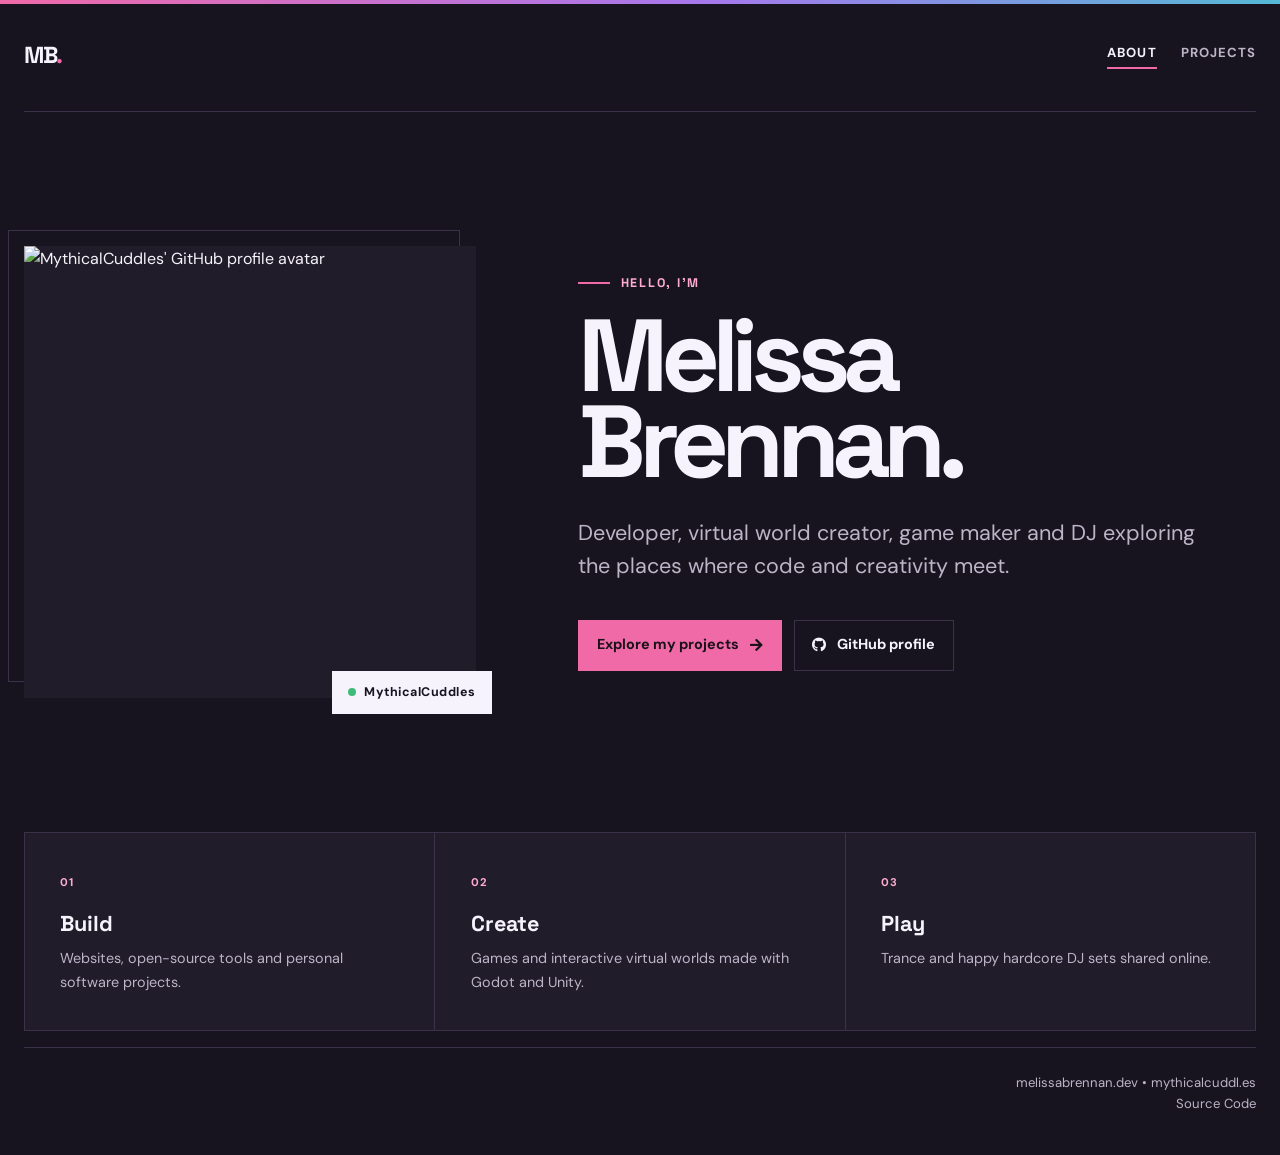
==== commit 7f31b44f: "Split landing page from project portfolio" ====
--- a/index.html
+++ b/index.html
@@ -4,72 +4,67 @@
         <meta http-equiv="Content-Type" content="text/html;charset=UTF-8">
         <meta charset="UTF-8">
         <meta name="viewport" content="width=device-width, initial-scale=1.0">
-        <meta name="theme-color" content="#121018">
+        <meta name="theme-color" content="#17141f">
 
-        <title>Melissa Brennan // Portfolio</title>
+        <title>Melissa Brennan // MythicalCuddles</title>
+        <meta name="description" content="The home of Melissa Brennan — developer, creator of virtual worlds, game maker and DJ known online as MythicalCuddles.">
 
-        <link rel="stylesheet" href="css/style.css?version=5">
-        <link rel="stylesheet" href="https://cdnjs.cloudflare.com/ajax/libs/font-awesome/5.14.0/css/all.min.css" integrity="sha512-1PKOgIY59xJ8Co8+NE6FZ+LOAZKjy+KY8iq0G4B3CyeY6wYHN3yt9PW0XpSriVlkMXe40PTKnXrLnZ9+fkDaog==" crossorigin="anonymous" />
-        
-        <script src="js/projects-data.js" defer></script>
-        <script src="js/main.js" defer></script>
+        <link rel="stylesheet" href="css/style.css?version=6">
+        <link rel="stylesheet" href="https://cdnjs.cloudflare.com/ajax/libs/font-awesome/5.14.0/css/all.min.css" integrity="sha512-1PKOgIY59xJ8Co8+NE6FZ+LOAZKjy+KY8iq0G4B3CyeY6wYHN3yt9PW0XpSriVlkMXe40PTKnXrLnZ9+fkDaog==" crossorigin="anonymous">
     </head>
-    <body>
-        <div id="container">
-            <header id="topContent">
-                <p class="eyebrow">Portfolio</p>
-                <h1 id="pageTitle">Melissa Brennan</h1>
-                <p class="introText">Developer, world builder, and creative technologist making web projects, game-jam experiments, VRChat worlds, and community tools.</p>
+    <body class="landingPage">
+        <a class="skipLink" href="#about">Skip to introduction</a>
+        <div class="landingShell">
+            <header class="landingHeader">
+                <a class="wordmark" href="index.html" aria-label="Melissa Brennan, home">MB<span>.</span></a>
+                <nav class="siteNav" aria-label="Primary navigation">
+                    <a href="index.html" aria-current="page">About</a>
+                    <a href="projects.html">Projects</a>
+                </nav>
             </header>
 
-            <main class="mainContent">
-                <section class="socialSection">
-                    <h2 class="sectionHeading">Socials & Links</h2>
-                    <div id="socialPills" data-social-container></div>
-                </section>
-
-                <div class="jsWarning" data-js-warning>
-                    <h2>JavaScript required</h2>
-                    <p>
-                        This portfolio needs JavaScript to load projects and categories. Please enable JavaScript in your browser and reload the page.
-                    </p>
+            <main class="landingMain" id="about">
+                <div class="avatarFrame">
+                    <img src="https://github.com/MythicalCuddles.png?size=480" alt="MythicalCuddles' GitHub profile avatar" width="480" height="480">
+                    <span class="availability"><i aria-hidden="true"></i> MythicalCuddles</span>
                 </div>
 
-                <div data-portfolio></div>
+                <section class="landingIntro" aria-labelledby="landing-title">
+                    <p class="eyebrow"><span aria-hidden="true"></span> Hello, I'm</p>
+                    <h1 id="landing-title">Melissa<br>Brennan.</h1>
+                    <p class="landingLead">Developer, virtual world creator, game maker and DJ exploring the places where code and creativity meet.</p>
+                    <div class="landingActions">
+                        <a class="primaryAction" href="projects.html">Explore my projects <i class="fas fa-arrow-right" aria-hidden="true"></i></a>
+                        <a class="secondaryAction" href="https://github.com/MythicalCuddles" target="_blank" rel="noopener noreferrer"><i class="fab fa-github" aria-hidden="true"></i> GitHub profile</a>
+                    </div>
+                </section>
             </main>
 
-            <footer id="footer">
+            <section class="landingDetails" aria-label="What I create">
+                <article>
+                    <span>01</span>
+                    <h2>Build</h2>
+                    <p>Websites, open-source tools and personal software projects.</p>
+                </article>
+                <article>
+                    <span>02</span>
+                    <h2>Create</h2>
+                    <p>Games and interactive virtual worlds made with Godot and Unity.</p>
+                </article>
+                <article>
+                    <span>03</span>
+                    <h2>Play</h2>
+                    <p>Trance and happy hardcore DJ sets shared online.</p>
+                </article>
+            </section>
+
+            <footer id="footer" class="landingFooter">
                 <span id="footCenter">
-                    <!--Background pattern from <a target="_BLANK" href="https://www.toptal.com/designers/subtlepatterns/">Toptal Subtle Patterns</a>
-                    <br>--> <!-- background not used in flat style changes. -->
-                    <a target="_BLANK" href="https://melissabrennan.dev">melissabrennan.dev</a> •
-                    <a target="_BLANK" href="https://mythicalcuddl.es">mythicalcuddl.es</a>
-                    <br>
-                    <a target="_BLANK" href="https://github.com/MythicalCuddles/melissabrennan.dev">Source Code</a>
+                    <a target="_blank" rel="noopener noreferrer" href="https://melissabrennan.dev">melissabrennan.dev</a> •
+                    <a target="_blank" rel="noopener noreferrer" href="https://mythicalcuddl.es">mythicalcuddl.es</a><br>
+                    <a target="_blank" rel="noopener noreferrer" href="https://github.com/MythicalCuddles/melissabrennan.dev">Source Code</a>
                 </span>
             </footer>
         </div>
-
-        <template id="category-template">
-            <div class="category">
-                <h2 class="sectionHeading"></h2>
-                <section class="tileContainer"></section>
-            </div>
-        </template>
-
-        <template id="tile-template">
-            <section class="tile">
-                <header>
-                    <a class="tileButton">
-                        <h3 class="tileTitle"></h3>
-                        <p class="tileLanguages"></p>
-                        <time></time>
-                    </a>
-                    <p class="tileHeaderNote"></p>
-                </header>
-                <div class="tileContent"></div>
-                <ul class="tileLinks"></ul>
-            </section>
-        </template>
     </body>
 </html>
--- a/css/style.css
+++ b/css/style.css
@@ -1,23 +1,18 @@
-@import url('https://fonts.googleapis.com/css2?family=Inter:wght@400;500;600;700;800&display=swap');
+@import url('https://fonts.googleapis.com/css2?family=DM+Sans:wght@400;500;600;700&family=Space+Grotesk:wght@500;600;700&display=swap');
 
 :root {
-    --bg-base: #0d0b14;
-    --bg-panel: rgba(25, 21, 36, 0.78);
-    --bg-card: rgba(34, 29, 49, 0.86);
-    --bg-card-strong: rgba(43, 35, 65, 0.94);
-    --border: rgba(255, 255, 255, 0.11);
-    --text-primary: #fff8ff;
-    --text-muted: #c8bdd8;
-    --accent: #ff74cf;
-    --accent-2: #8f7cff;
-    --accent-3: #64d8ff;
-    --accent-soft: rgba(255, 116, 207, 0.16);
-    --shadow: 0 24px 80px rgba(0, 0, 0, 0.38);
-}
-
-* {
-    box-sizing: border-box;
-}
+    --background: #17141f;
+    --surface: #201c2a;
+    --surface-raised: #292334;
+    --line: #3a3248;
+    --text: #f7f3fc;
+    --muted: #bdb4c8;
+    --accent: #f06aa8;
+    --accent-light: #ffacd0;
+    --max-width: 1320px;
+}
+
+* { box-sizing: border-box; }
 
 html {
     scroll-behavior: smooth;
@@ -25,260 +20,195 @@
 
 body {
     margin: 0;
-    min-height: 100vh;
-    background:
-        radial-gradient(circle at 12% 8%, rgba(255, 116, 207, 0.24), transparent 32rem),
-        radial-gradient(circle at 88% 12%, rgba(100, 216, 255, 0.18), transparent 30rem),
-        radial-gradient(circle at 50% 100%, rgba(143, 124, 255, 0.22), transparent 38rem),
-        linear-gradient(135deg, #0d0b14 0%, #151120 48%, #100d19 100%);
-    color: var(--text-primary);
-    font-family: 'Inter', sans-serif;
-    line-height: 1.6;
+    background: var(--background);
+    color: var(--text);
+    font-family: 'DM Sans', sans-serif;
+    font-size: 1rem;
+    line-height: 1.65;
 }
 
 body::before {
+    position: fixed;
+    inset: 0 0 auto;
+    height: 4px;
+    background: linear-gradient(90deg, var(--accent), #a678ed 55%, #55b9d5);
     content: '';
+    z-index: 20;
+}
+
+a { color: inherit; text-decoration: none; }
+a:focus-visible, button:focus-visible { outline: 3px solid var(--accent-light); outline-offset: 3px; }
+
+.skipLink {
     position: fixed;
-    inset: 0;
-    z-index: -1;
-    pointer-events: none;
-    background-image:
-        linear-gradient(rgba(255,255,255,0.035) 1px, transparent 1px),
-        linear-gradient(90deg, rgba(255,255,255,0.035) 1px, transparent 1px);
-    background-size: 56px 56px;
-    mask-image: linear-gradient(to bottom, rgba(0,0,0,0.82), transparent 78%);
-}
+    z-index: 30;
+    top: 1rem;
+    left: 1rem;
+    padding: .6rem 1rem;
+    background: var(--text);
+    color: var(--background);
+    transform: translateY(-200%);
+}
+
+.skipLink:focus { transform: translateY(0); }
 
 #container {
-    width: min(1220px, calc(100% - 2rem));
-    margin: 1.25rem auto 2rem;
-    padding: clamp(1rem, 2vw, 1.5rem);
-}
-
-#topContent {
-    position: relative;
-    overflow: hidden;
     display: grid;
-    gap: 0.9rem;
-    min-height: 360px;
-    align-content: end;
-    padding: clamp(2rem, 6vw, 5rem);
-    border: 1px solid var(--border);
-    border-radius: 32px;
-    background:
-        linear-gradient(135deg, rgba(255, 116, 207, 0.24), rgba(143, 124, 255, 0.12) 44%, rgba(100, 216, 255, 0.16)),
-        linear-gradient(160deg, rgba(34, 29, 49, 0.92), rgba(18, 15, 28, 0.9));
-    box-shadow: var(--shadow);
-}
-
-#topContent::before,
-#topContent::after {
-    content: '';
-    position: absolute;
-    border-radius: 999px;
-    filter: blur(2px);
-    opacity: 0.72;
-}
-
-#topContent::before {
-    width: 260px;
-    height: 260px;
-    right: -72px;
-    top: -72px;
-    background: radial-gradient(circle, rgba(255, 255, 255, 0.32), rgba(255, 116, 207, 0.1) 55%, transparent 70%);
-}
-
-#topContent::after {
-    width: 180px;
-    height: 180px;
-    left: 58%;
-    bottom: -90px;
-    background: radial-gradient(circle, rgba(100, 216, 255, 0.22), transparent 70%);
+    grid-template-columns: minmax(250px, 340px) minmax(0, 1fr);
+    grid-template-areas: 'profile content' 'footer footer';
+    gap: clamp(2rem, 5vw, 5.5rem);
+    width: min(var(--max-width), calc(100% - 3rem));
+    margin: 0 auto;
+    padding: clamp(3.5rem, 8vw, 7rem) 0 2.5rem;
+}
+
+.profilePanel {
+    grid-area: profile;
+    align-self: start;
+    position: sticky;
+    top: 3rem;
 }
 
 .eyebrow {
-    width: fit-content;
+    display: flex;
+    align-items: center;
+    gap: .65rem;
+    margin: 0 0 1.2rem;
+    color: var(--accent-light);
+    font-family: 'Space Grotesk', sans-serif;
+    font-size: .78rem;
+    font-weight: 700;
+    letter-spacing: .14em;
+    text-transform: uppercase;
+}
+
+.eyebrow span { width: 2rem; height: 2px; background: var(--accent); }
+
+#pageTitle {
     margin: 0;
-    color: #ffe7f8;
+    font-family: 'Space Grotesk', sans-serif;
+    font-size: clamp(3rem, 5vw, 5.4rem);
+    line-height: .93;
+    letter-spacing: -.065em;
+}
+
+.introText {
+    max-width: 30rem;
+    margin: 1.5rem 0 0;
+    color: var(--muted);
+    font-size: 1.05rem;
+}
+
+.socialSection { margin-top: 3rem; }
+
+.siteNav {
+    display: flex;
+    gap: 1.5rem;
+    margin-top: 2rem;
+    font-size: .82rem;
+    font-weight: 700;
+    letter-spacing: .08em;
     text-transform: uppercase;
-    letter-spacing: 0.16em;
-    font-size: 0.78rem;
-    font-weight: 800;
-    padding: 0.45rem 0.75rem;
-    border: 1px solid rgba(255,255,255,0.18);
-    border-radius: 999px;
-    background: rgba(255,255,255,0.08);
-    backdrop-filter: blur(12px);
-}
-
-#pageTitle {
-    position: relative;
-    z-index: 1;
-    max-width: 820px;
-    margin: 0;
-    font-size: clamp(3rem, 9vw, 6.8rem);
-    line-height: 0.92;
-    letter-spacing: -0.07em;
-    text-wrap: balance;
-}
-
-.introText {
-    position: relative;
-    z-index: 1;
-    margin: 0;
-    max-width: 720px;
-    color: var(--text-muted);
-    font-size: clamp(1.02rem, 2vw, 1.24rem);
-}
-
-.mainContent {
-    display: grid;
-    gap: clamp(1rem, 2vw, 1.5rem);
-    margin-top: clamp(1rem, 2vw, 1.5rem);
-}
-
-.socialSection,
-.category,
-.jsWarning {
-    border: 1px solid var(--border);
-    border-radius: 24px;
-    background: var(--bg-panel);
-    box-shadow: 0 18px 50px rgba(0, 0, 0, 0.22);
-    backdrop-filter: blur(18px);
-}
-
-.socialSection {
-    padding: clamp(1rem, 2.5vw, 1.6rem);
-}
+}
+
+.siteNav a { padding-bottom: .25rem; border-bottom: 2px solid transparent; color: var(--muted); }
+.siteNav a:hover { color: var(--text); }
+.siteNav a[aria-current='page'] { border-color: var(--accent); color: var(--text); }
 
 .sectionHeading {
-    display: flex;
-    align-items: center;
-    gap: 0.7rem;
     margin: 0 0 1rem;
-    color: var(--text-primary);
-    font-size: clamp(1.25rem, 2.5vw, 1.9rem);
-    letter-spacing: -0.04em;
-    font-weight: 800;
-}
-
-.sectionHeading::before {
-    content: '';
-    width: 0.8rem;
-    height: 0.8rem;
-    border-radius: 50%;
-    background: linear-gradient(135deg, var(--accent), var(--accent-3));
-    box-shadow: 0 0 24px rgba(255, 116, 207, 0.75);
-}
-
-#socialPills {
-    display: flex;
-    flex-wrap: wrap;
-    gap: 0.7rem;
-}
-
-.pill,
-.tileLinkButton {
+    font-family: 'Space Grotesk', sans-serif;
+    font-size: clamp(1.45rem, 2.5vw, 2rem);
+    line-height: 1.2;
+    letter-spacing: -.035em;
+}
+
+.socialSection .sectionHeading {
+    color: var(--muted);
+    font-family: 'DM Sans', sans-serif;
+    font-size: .72rem;
+    font-weight: 700;
+    letter-spacing: .14em;
+    text-transform: uppercase;
+}
+
+#socialPills { display: flex; flex-wrap: wrap; gap: .5rem; }
+
+.pill {
     display: inline-flex;
     align-items: center;
-    gap: 0.5rem;
-    border: 1px solid rgba(255,255,255,0.13);
-    color: var(--tile-text, var(--text-primary));
-    border-radius: 999px;
-    background: linear-gradient(135deg, color-mix(in srgb, var(--tile-bg, #ff74cf) 30%, rgba(255,255,255,0.12)), rgba(255,255,255,0.055));
-    box-shadow: inset 0 1px 0 rgba(255,255,255,0.1);
-    transition: border-color 0.2s ease, transform 0.2s ease, background 0.2s ease;
-}
-
-.pill {
-    padding: 0.55rem 0.9rem;
-    font-size: 0.95rem;
-    font-weight: 700;
-}
-
-.pill:hover,
-.tileLinkButton:hover {
-    border-color: rgba(255, 255, 255, 0.38);
-    transform: translateY(-2px);
-}
-
-a {
-    color: #ff9cdc;
-    text-decoration: none;
-}
-
-a:hover {
-    color: #ffd5f0;
-}
-
-.jsWarning {
-    margin: 0;
-    padding: 1rem;
-    border-color: rgba(255, 185, 121, 0.45);
-    background: rgba(88, 52, 24, 0.45);
-}
-
-.jsWarning h2 {
-    margin: 0 0 0.2rem;
-    font-size: 1rem;
-}
-
-.jsWarning.is-hidden {
-    display: none;
-}
-
-.category {
-    padding: clamp(1rem, 2.5vw, 1.6rem);
-}
+    gap: .5rem;
+    padding: .48rem .8rem;
+    border: 1px solid var(--line);
+    color: var(--muted);
+    font-size: .86rem;
+    font-weight: 600;
+    transition: background .18s ease, border-color .18s ease, color .18s ease;
+}
+
+.pill:hover { border-color: var(--tile-bg, var(--accent)); background: var(--surface); color: var(--text); }
+.pill i { color: var(--tile-bg, var(--accent)); }
+
+.mainContent { grid-area: content; min-width: 0; }
+
+.workHeader {
+    display: flex;
+    align-items: end;
+    justify-content: space-between;
+    gap: 2rem;
+    margin-bottom: 4rem;
+    padding-bottom: 1.5rem;
+    border-bottom: 1px solid var(--line);
+}
+
+.workHeader .eyebrow { margin: 0; flex: 0 0 auto; }
+.workHeader > p:last-child { max-width: 34rem; margin: 0; color: var(--muted); text-align: right; }
+
+.jsWarning, .githubStatus, .githubFallback {
+    margin: 1rem 0;
+    padding: 1rem 1.25rem;
+    border-left: 3px solid var(--accent);
+    background: var(--surface);
+    color: var(--muted);
+}
+
+.jsWarning h2 { margin: 0; color: var(--text); font-size: 1rem; }
+.jsWarning p, .githubFallback p { margin: .25rem 0 0; }
+.jsWarning.is-hidden { display: none; }
+.githubStatus, .githubFallback { grid-column: 1 / -1; }
+
+.category { margin-bottom: clamp(4rem, 8vw, 7rem); scroll-margin-top: 2rem; }
+
+.category > .sectionHeading {
+    display: flex;
+    align-items: center;
+    gap: 1rem;
+    margin-bottom: 1.5rem;
+}
+
+.category > .sectionHeading::after { height: 1px; background: var(--line); content: ''; flex: 1; }
+.categoryIntroduction { max-width: 44rem; margin: -1rem 0 1.5rem; color: var(--muted); }
 
 .mainContent .tileContainer {
     display: grid;
-    grid-template-columns: repeat(auto-fit, minmax(min(100%, 310px), 1fr));
-    gap: 1rem;
+    grid-template-columns: repeat(2, minmax(0, 1fr));
+    gap: 1px;
+    background: var(--line);
+    border: 1px solid var(--line);
 }
 
 .mainContent .tile {
-    position: relative;
-    overflow: hidden;
-    display: flex;
+    display: flex;
+    min-width: 0;
     flex-direction: column;
-    min-height: 100%;
-    background: var(--bg-card);
-    border: 1px solid var(--border);
-    border-radius: 22px;
-    padding: 0.95rem;
-    box-shadow: 0 14px 34px rgba(0, 0, 0, 0.18);
-    transition: transform 0.22s ease, border-color 0.22s ease, background 0.22s ease;
-}
-
-.mainContent .tile::before {
-    content: '';
-    position: absolute;
-    inset: 0;
-    pointer-events: none;
-    background: radial-gradient(circle at top right, color-mix(in srgb, var(--tile-bg, #ff74cf) 26%, transparent), transparent 44%);
-    opacity: 0.7;
-}
-
-.mainContent .tile:hover {
-    transform: translateY(-4px);
-    border-color: rgba(255,255,255,0.24);
-    background: var(--bg-card-strong);
-}
-
-.mainContent .tile.fullRow {
-    grid-column: 1 / -1;
-}
-
-.mainContent .tile > * {
-    position: relative;
-    z-index: 1;
-}
-
-.mainContent .tile p {
-    margin: 0.75rem 0;
-    color: var(--text-muted);
-}
+    padding: clamp(1.2rem, 2.4vw, 1.8rem);
+    background: var(--surface);
+    transition: background .2s ease;
+}
+
+.mainContent .tile:hover { background: var(--surface-raised); }
+.mainContent .tile.fullRow { grid-column: 1 / -1; }
+.mainContent .tile p { margin: .75rem 0; }
 
 .mainContent .tile img {
     display: block;
@@ -286,189 +216,248 @@
     max-width: 100%;
     aspect-ratio: 16 / 9;
     object-fit: cover;
-    border-radius: 16px;
-    border: 1px solid rgba(255,255,255,0.14);
-    box-shadow: 0 16px 36px rgba(0,0,0,0.24);
+    filter: saturate(.88);
 }
 
 .mainContent .tileButton {
     display: grid;
-    gap: 0.25rem;
-    min-height: 106px;
-    align-content: end;
-    background: linear-gradient(135deg, color-mix(in srgb, var(--tile-bg, #ff74cf) 48%, #261f38), rgba(28, 23, 40, 0.94));
-    border: 1px solid rgba(255,255,255,0.14);
-    border-radius: 18px;
-    padding: 1.1rem;
-    color: var(--tile-text, var(--text-primary));
+    grid-template-columns: minmax(0, 1fr) auto;
+    gap: .25rem 1rem;
     position: relative;
-    overflow: hidden;
-}
-
-.mainContent .tileButton::after {
-    content: '↗';
-    position: absolute;
-    top: 0.75rem;
-    right: 0.85rem;
-    width: 2rem;
-    height: 2rem;
-    display: grid;
-    place-items: center;
-    border-radius: 50%;
-    background: rgba(255,255,255,0.13);
-    color: #fff;
-}
-
-.mainContent .tileButton:not([href])::after {
-    content: '•';
-}
+    padding-top: .8rem;
+    border-top: 3px solid var(--tile-bg, var(--accent));
+}
+
+.mainContent .tileButton[href]:hover .tileTitle { color: var(--accent-light); }
 
 .mainContent .tile header h3 {
     margin: 0;
-    max-width: calc(100% - 2.6rem);
-    font-size: clamp(1.08rem, 2vw, 1.32rem);
-    line-height: 1.16;
-    font-weight: 800;
-    color: #fff;
-    letter-spacing: -0.03em;
+    font-family: 'Space Grotesk', sans-serif;
+    font-size: 1.25rem;
+    font-weight: 600;
+    line-height: 1.25;
+    letter-spacing: -.025em;
+    transition: color .18s ease;
 }
 
 .mainContent .tile .tileLanguages {
+    grid-column: 1 / -1;
+    margin: .15rem 0 0;
+    color: var(--muted);
+    font-size: .78rem;
+    font-weight: 600;
+    letter-spacing: .035em;
+    text-transform: uppercase;
+}
+
+.mainContent header time { color: var(--muted); font-size: .74rem; white-space: nowrap; }
+.tileHeaderNote { color: var(--muted); font-size: .9rem; }
+.tileHeaderNote a, .tileContent a { color: var(--accent-light); text-decoration: underline; text-underline-offset: .2em; }
+.tileContent { color: #d8d1df; }
+.tileContent:empty { display: none; }
+
+ul.tileLinks {
+    display: flex;
+    flex-wrap: wrap;
+    gap: .55rem;
+    margin: auto 0 0;
+    padding: 1rem 0 0;
+    list-style: none;
+}
+
+.tileLinkButton {
+    display: inline-flex;
+    align-items: center;
+    gap: .45rem;
+    min-height: 2.15rem;
+    padding: .35rem .7rem;
+    border: 1px solid var(--line);
+    color: var(--text);
+    font-size: .82rem;
+    font-weight: 600;
+    transition: border-color .18s ease, background .18s ease;
+}
+
+.tileLinkButton:hover { border-color: var(--tile-bg, var(--accent)); background: var(--background); }
+.tileLinkButton.is-static { color: var(--muted); cursor: default; }
+.tileLinkNote { color: var(--muted); font-size: .75rem; }
+
+#footer {
+    grid-area: footer;
+    margin-top: 1rem;
+    padding-top: 1.5rem;
+    border-top: 1px solid var(--line);
+}
+
+#footCenter { display: block; color: var(--muted); font-size: .82rem; text-align: right; }
+#footCenter a:hover { color: var(--accent-light); }
+
+/* Landing page */
+.landingShell {
+    width: min(var(--max-width), calc(100% - 3rem));
+    margin: 0 auto;
+}
+
+.landingHeader {
+    display: flex;
+    align-items: center;
+    justify-content: space-between;
+    min-height: 7rem;
+    border-bottom: 1px solid var(--line);
+}
+
+.landingHeader .siteNav { margin: 0; }
+
+.wordmark {
+    font-family: 'Space Grotesk', sans-serif;
+    font-size: 1.45rem;
+    font-weight: 700;
+    letter-spacing: -.06em;
+}
+
+.wordmark span { color: var(--accent); }
+
+.landingMain {
+    display: grid;
+    grid-template-columns: minmax(260px, .8fr) minmax(420px, 1.2fr);
+    align-items: center;
+    gap: clamp(3rem, 8vw, 8rem);
+    min-height: min(720px, calc(100vh - 7rem));
+    padding: clamp(4rem, 8vw, 7rem) 0;
+}
+
+.avatarFrame { position: relative; }
+
+.avatarFrame::before {
+    position: absolute;
+    inset: -1rem 1rem 1rem -1rem;
+    border: 1px solid var(--line);
+    content: '';
+    z-index: -1;
+}
+
+.avatarFrame img {
+    display: block;
+    width: 100%;
+    height: auto;
+    aspect-ratio: 1;
+    object-fit: cover;
+    background: var(--surface);
+    filter: saturate(.88);
+}
+
+.availability {
+    display: inline-flex;
+    align-items: center;
+    gap: .55rem;
+    position: absolute;
+    right: -1rem;
+    bottom: -1rem;
+    padding: .7rem 1rem;
+    background: var(--text);
+    color: var(--background);
+    font-size: .78rem;
+    font-weight: 700;
+    letter-spacing: .04em;
+}
+
+.availability i { width: .5rem; height: .5rem; border-radius: 50%; background: #3dbb78; }
+
+.landingIntro h1 {
     margin: 0;
-    color: rgba(255,255,255,0.78);
-    font-size: 0.86rem;
-    font-weight: 700;
-}
-
-.mainContent header time {
-    position: static;
-    width: fit-content;
-    margin-top: 0.2rem;
-    color: #fff;
-    font-size: 0.74rem;
-    font-weight: 800;
-    letter-spacing: 0.04em;
-    padding: 0.22rem 0.5rem;
-    border-radius: 999px;
-    background: rgba(0,0,0,0.25);
-}
-
-.tileHeaderNote {
-    color: var(--text-muted);
-}
-
-.tileContent {
-    flex: 1;
-}
-
-ul.tileLinks {
-    display: flex;
-    flex-wrap: wrap;
-    gap: 0.55rem;
-    margin: auto 0 0;
-    padding: 0.9rem 0 0;
-    list-style: none;
-    border-top: 1px solid var(--border);
-}
-
-ul.tileLinks li {
-    margin: 0;
-}
-
-.tileLinkButton {
-    padding: 0.46rem 0.72rem;
-    font-size: 0.86rem;
-    font-weight: 800;
-}
-
-.tileLinkButton.is-static {
-    cursor: default;
-    border-style: dashed;
-}
-
-.tileLinkButton.is-static:hover {
-    transform: none;
-}
-
-.tileLinkNote {
-    color: var(--text-muted);
-    font-size: 0.8rem;
-}
-
-#footer {
-    margin-top: 1.25rem;
-}
-
-#footCenter {
-    text-align: center;
-    display: block;
-    padding: 1.25rem;
-    border: 1px solid var(--border);
-    border-radius: 20px;
-    background: rgba(18, 15, 28, 0.72);
-    color: var(--text-muted);
-    font-size: 0.9rem;
-}
-
-/* Tile color utility classes (non-green palette) */
-.tile-tone-01 { --tile-bg: #f6adb6; --tile-text: #fff; }
-.tile-tone-02 { --tile-bg: #f4c8d8; --tile-text: #fff; }
-.tile-tone-03 { --tile-bg: #ef9ab4; --tile-text: #fff; }
-.tile-tone-04 { --tile-bg: #e58aac; --tile-text: #fff; }
-.tile-tone-05 { --tile-bg: #d572a3; --tile-text: #fff; }
-.tile-tone-06 { --tile-bg: #c95a9a; --tile-text: #fff; }
-.tile-tone-07 { --tile-bg: #b94f93; --tile-text: #fff; }
-.tile-tone-08 { --tile-bg: #a847a8; --tile-text: #fff; }
-.tile-tone-09 { --tile-bg: #9645b6; --tile-text: #fff; }
-.tile-tone-10 { --tile-bg: #7e5bef; --tile-text: #fff; }
-.tile-tone-11 { --tile-bg: #ff8b8b; --tile-text: #fff; }
-.tile-tone-12 { --tile-bg: #a56cff; --tile-text: #fff; }
-.tile-tone-13 { --tile-bg: #ff6fb1; --tile-text: #fff; }
-.tile-tone-14 { --tile-bg: #ffb86b; --tile-text: #fff; }
-.tile-tone-15 { --tile-bg: #f59e0b; --tile-text: #fff; }
-.tile-tone-16 { --tile-bg: #6d7cff; --tile-text: #fff; }
-.tile-tone-17 { --tile-bg: #bd6cff; --tile-text: #fff; }
-.tile-tone-18 { --tile-bg: #ff6f91; --tile-text: #fff; }
-.tile-tone-19 { --tile-bg: #58b7ff; --tile-text: #fff; }
-.tile-tone-20 { --tile-bg: #ff8f70; --tile-text: #fff; }
-.tile-tone-21 { --tile-bg: #fb5fb0; --tile-text: #fff; }
-.tile-tone-22 { --tile-bg: #7667ff; --tile-text: #fff; }
-.tile-tone-23 { --tile-bg: #ffb454; --tile-text: #fff; }
-.tile-tone-24 { --tile-bg: #8e7cff; --tile-text: #fff; }
-.tile-tone-25 { --tile-bg: #f973ba; --tile-text: #fff; }
-.tile-tone-26 { --tile-bg: #69c6ff; --tile-text: #fff; }
-.tile-tone-27 { --tile-bg: #e879f9; --tile-text: #fff; }
-.tile-tone-28 { --tile-bg: #ff7a90; --tile-text: #fff; }
-.tile-tone-29 { --tile-bg: #a78bfa; --tile-text: #fff; }
-.tile-tone-30 { --tile-bg: #f0abfc; --tile-text: #fff; }
-
-@media (min-width: 900px) {
-    .socialSection {
-        display: grid;
-        grid-template-columns: minmax(190px, 0.24fr) 1fr;
-        gap: 1.25rem;
-        align-items: start;
+    font-family: 'Space Grotesk', sans-serif;
+    font-size: clamp(4rem, 8vw, 7.6rem);
+    line-height: .84;
+    letter-spacing: -.075em;
+}
+
+.landingLead {
+    max-width: 39rem;
+    margin: 2rem 0 0;
+    color: var(--muted);
+    font-size: clamp(1.1rem, 2vw, 1.35rem);
+    line-height: 1.55;
+}
+
+.landingActions { display: flex; flex-wrap: wrap; gap: .75rem; margin-top: 2.25rem; }
+
+.primaryAction, .secondaryAction {
+    display: inline-flex;
+    align-items: center;
+    justify-content: center;
+    gap: .7rem;
+    min-height: 3.2rem;
+    padding: .7rem 1.1rem;
+    border: 1px solid var(--line);
+    font-size: .9rem;
+    font-weight: 700;
+    transition: background .18s ease, border-color .18s ease, color .18s ease;
+}
+
+.primaryAction { border-color: var(--accent); background: var(--accent); color: #1b1118; }
+.primaryAction:hover { border-color: var(--accent-light); background: var(--accent-light); }
+.secondaryAction:hover { border-color: var(--accent); background: var(--surface); }
+
+.landingDetails {
+    display: grid;
+    grid-template-columns: repeat(3, 1fr);
+    gap: 1px;
+    border: 1px solid var(--line);
+    background: var(--line);
+}
+
+.landingDetails article { padding: clamp(1.4rem, 3vw, 2.2rem); background: var(--surface); }
+.landingDetails span { color: var(--accent-light); font-size: .7rem; font-weight: 700; letter-spacing: .1em; }
+.landingDetails h2 { margin: .7rem 0 .35rem; font-family: 'Space Grotesk', sans-serif; font-size: 1.35rem; }
+.landingDetails p { margin: 0; color: var(--muted); font-size: .9rem; }
+.landingFooter { margin: 4rem 0 2.5rem; }
+
+/* Individual accent tones from the portfolio data. */
+.tile-tone-01 { --tile-bg: #f6adb6; }.tile-tone-02 { --tile-bg: #f4c8d8; }.tile-tone-03 { --tile-bg: #ef9ab4; }
+.tile-tone-04 { --tile-bg: #e58aac; }.tile-tone-05 { --tile-bg: #d572a3; }.tile-tone-06 { --tile-bg: #c95a9a; }
+.tile-tone-07 { --tile-bg: #b94f93; }.tile-tone-08 { --tile-bg: #a847a8; }.tile-tone-09 { --tile-bg: #a678ed; }
+.tile-tone-10 { --tile-bg: #8250c9; }.tile-tone-11 { --tile-bg: #6f58d3; }.tile-tone-12 { --tile-bg: #5f67dc; }
+.tile-tone-13 { --tile-bg: #5576de; }.tile-tone-14 { --tile-bg: #4d85d8; }.tile-tone-15 { --tile-bg: #4f93cf; }
+.tile-tone-16 { --tile-bg: #5aa1c3; }.tile-tone-17 { --tile-bg: #66adc0; }.tile-tone-18 { --tile-bg: #74b8cc; }
+.tile-tone-19 { --tile-bg: #8ec1d6; }.tile-tone-20 { --tile-bg: #a7cae0; }.tile-tone-21 { --tile-bg: #d9b0f2; }
+.tile-tone-22 { --tile-bg: #c89ae7; }.tile-tone-23 { --tile-bg: #b682dc; }.tile-tone-24 { --tile-bg: #a26ad1; }
+.tile-tone-25 { --tile-bg: #8f56c2; }.tile-tone-26 { --tile-bg: #7f49b4; }.tile-tone-27 { --tile-bg: #f0b9a0; }
+.tile-tone-28 { --tile-bg: #e39b7f; }.tile-tone-29 { --tile-bg: #d48269; }.tile-tone-30 { --tile-bg: #c56d63; }
+
+@media (max-width: 900px) {
+    #container {
+        grid-template-columns: 1fr;
+        grid-template-areas: 'profile' 'content' 'footer';
+        gap: 4rem;
+        width: min(720px, calc(100% - 2rem));
+        padding-top: 4.5rem;
     }
-
-    .socialSection .sectionHeading {
-        margin-bottom: 0;
-    }
-}
-
-@media (max-width: 640px) {
-    #container {
-        width: min(100% - 1rem, 1220px);
-        margin-top: 0.5rem;
-        padding: 0.5rem;
-    }
-
-    #topContent,
-    .socialSection,
-    .category {
-        border-radius: 22px;
-    }
-
-    #topContent {
-        min-height: 300px;
-    }
-}
+    .profilePanel { position: static; }
+    #pageTitle br { display: none; }
+    .introText { max-width: 38rem; }
+    .socialSection { margin-top: 2rem; }
+    .landingMain { grid-template-columns: minmax(220px, .7fr) minmax(330px, 1.3fr); gap: 3rem; }
+    .landingIntro h1 { font-size: clamp(3.6rem, 10vw, 6rem); }
+}
+
+@media (max-width: 620px) {
+    #container { width: calc(100% - 1.5rem); }
+    #pageTitle { font-size: clamp(2.8rem, 15vw, 4rem); }
+    .workHeader { display: block; margin-bottom: 3rem; }
+    .workHeader .eyebrow { margin-bottom: 1rem; }
+    .workHeader > p:last-child { text-align: left; }
+    .mainContent .tileContainer { grid-template-columns: 1fr; }
+    .mainContent .tile.fullRow { grid-column: auto; }
+    #footCenter { text-align: left; }
+    .landingShell { width: calc(100% - 1.5rem); }
+    .landingHeader { min-height: 5.5rem; }
+    .landingMain { grid-template-columns: 1fr; min-height: 0; padding: 4rem 0; }
+    .avatarFrame { width: min(80%, 340px); margin: 0 auto; }
+    .landingIntro h1 { font-size: clamp(3.5rem, 18vw, 5.2rem); }
+    .landingDetails { grid-template-columns: 1fr; }
+}
+
+@media (prefers-reduced-motion: reduce) {
+    html { scroll-behavior: auto; }
+    *, *::before, *::after { transition-duration: .01ms !important; }
+}
